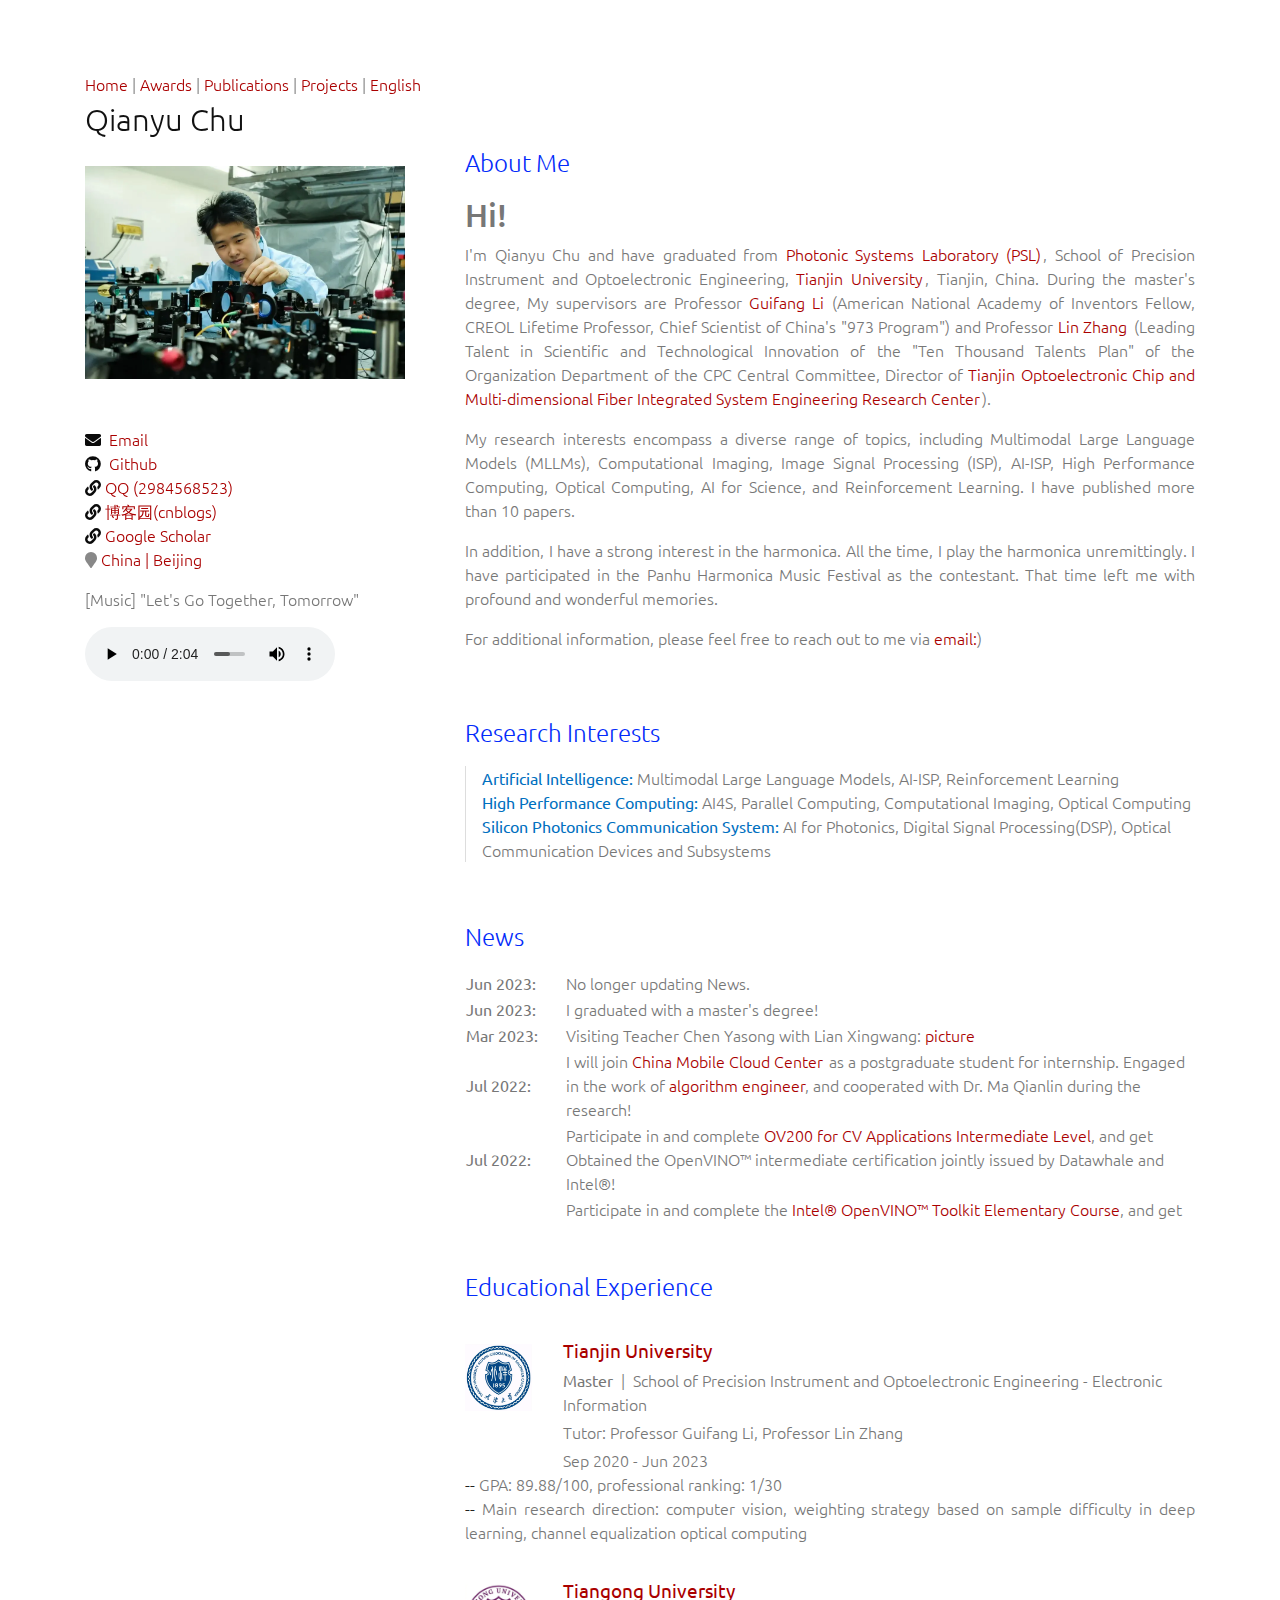
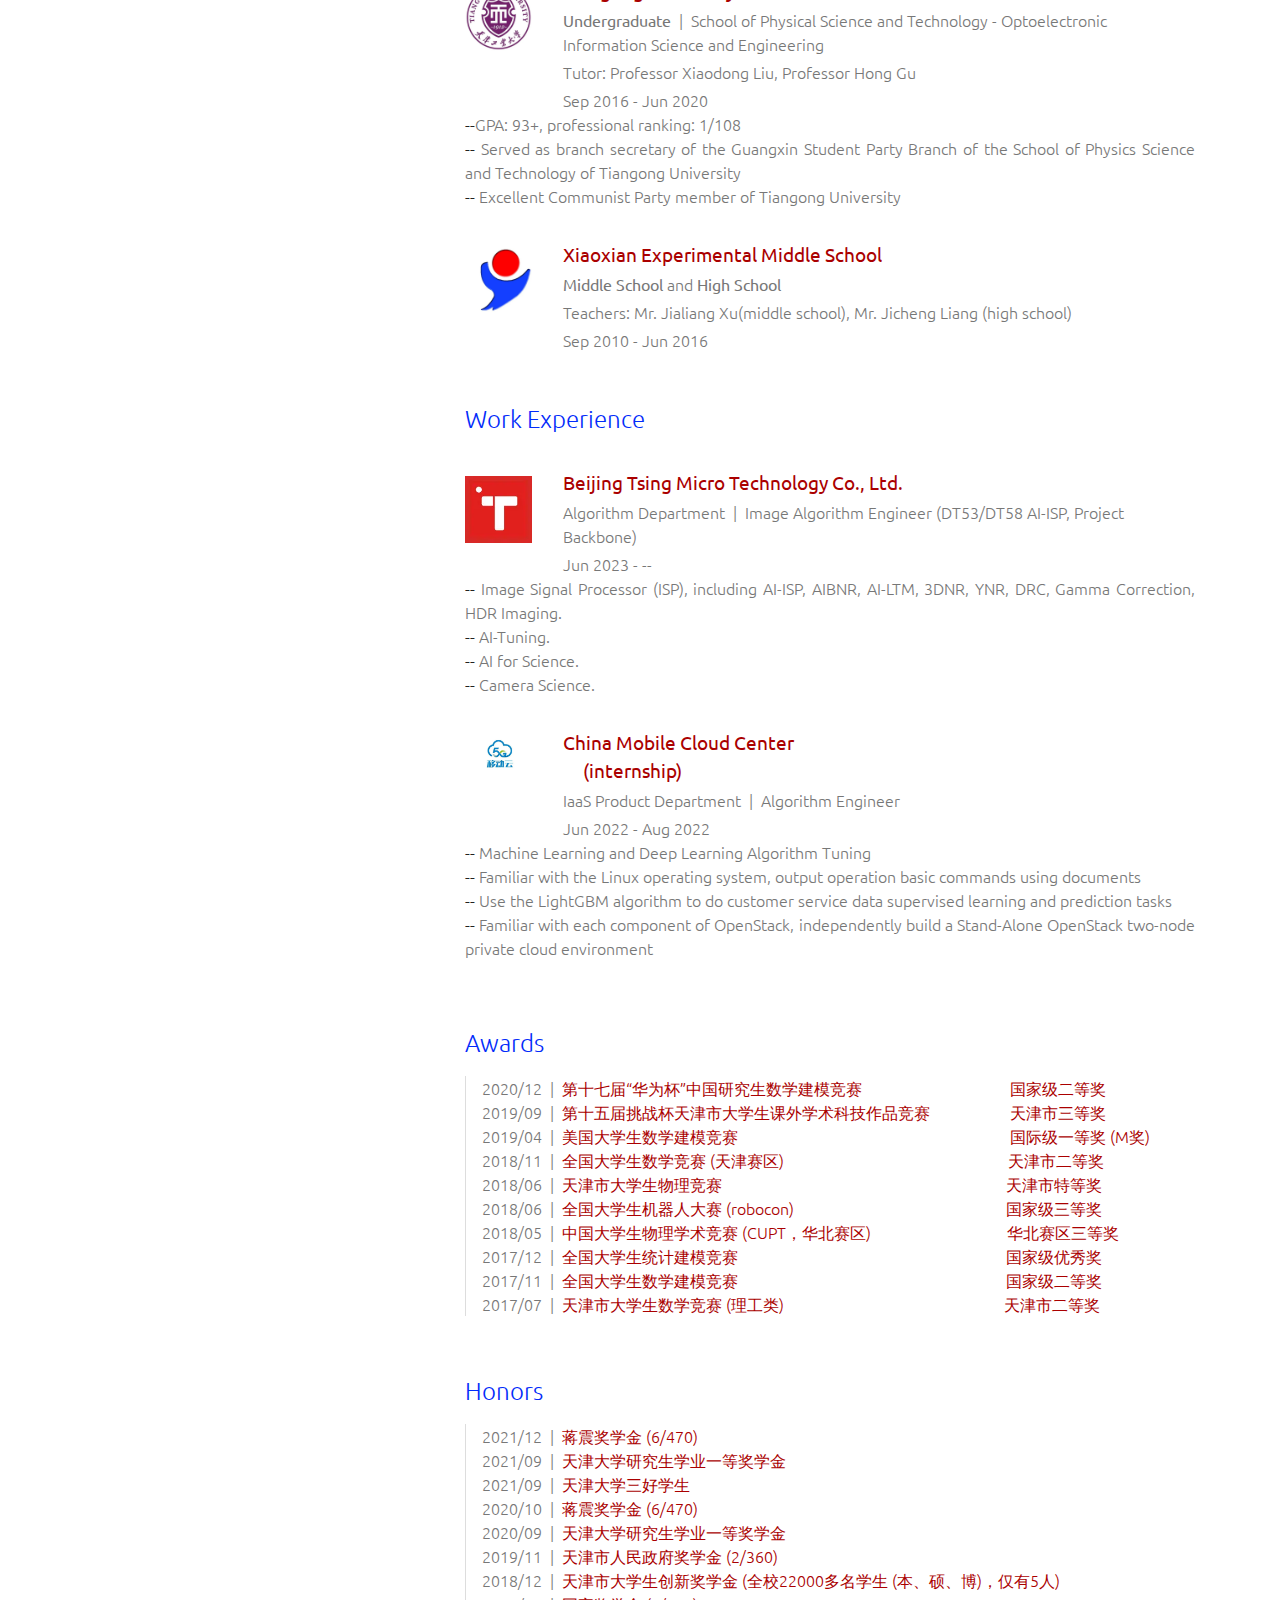
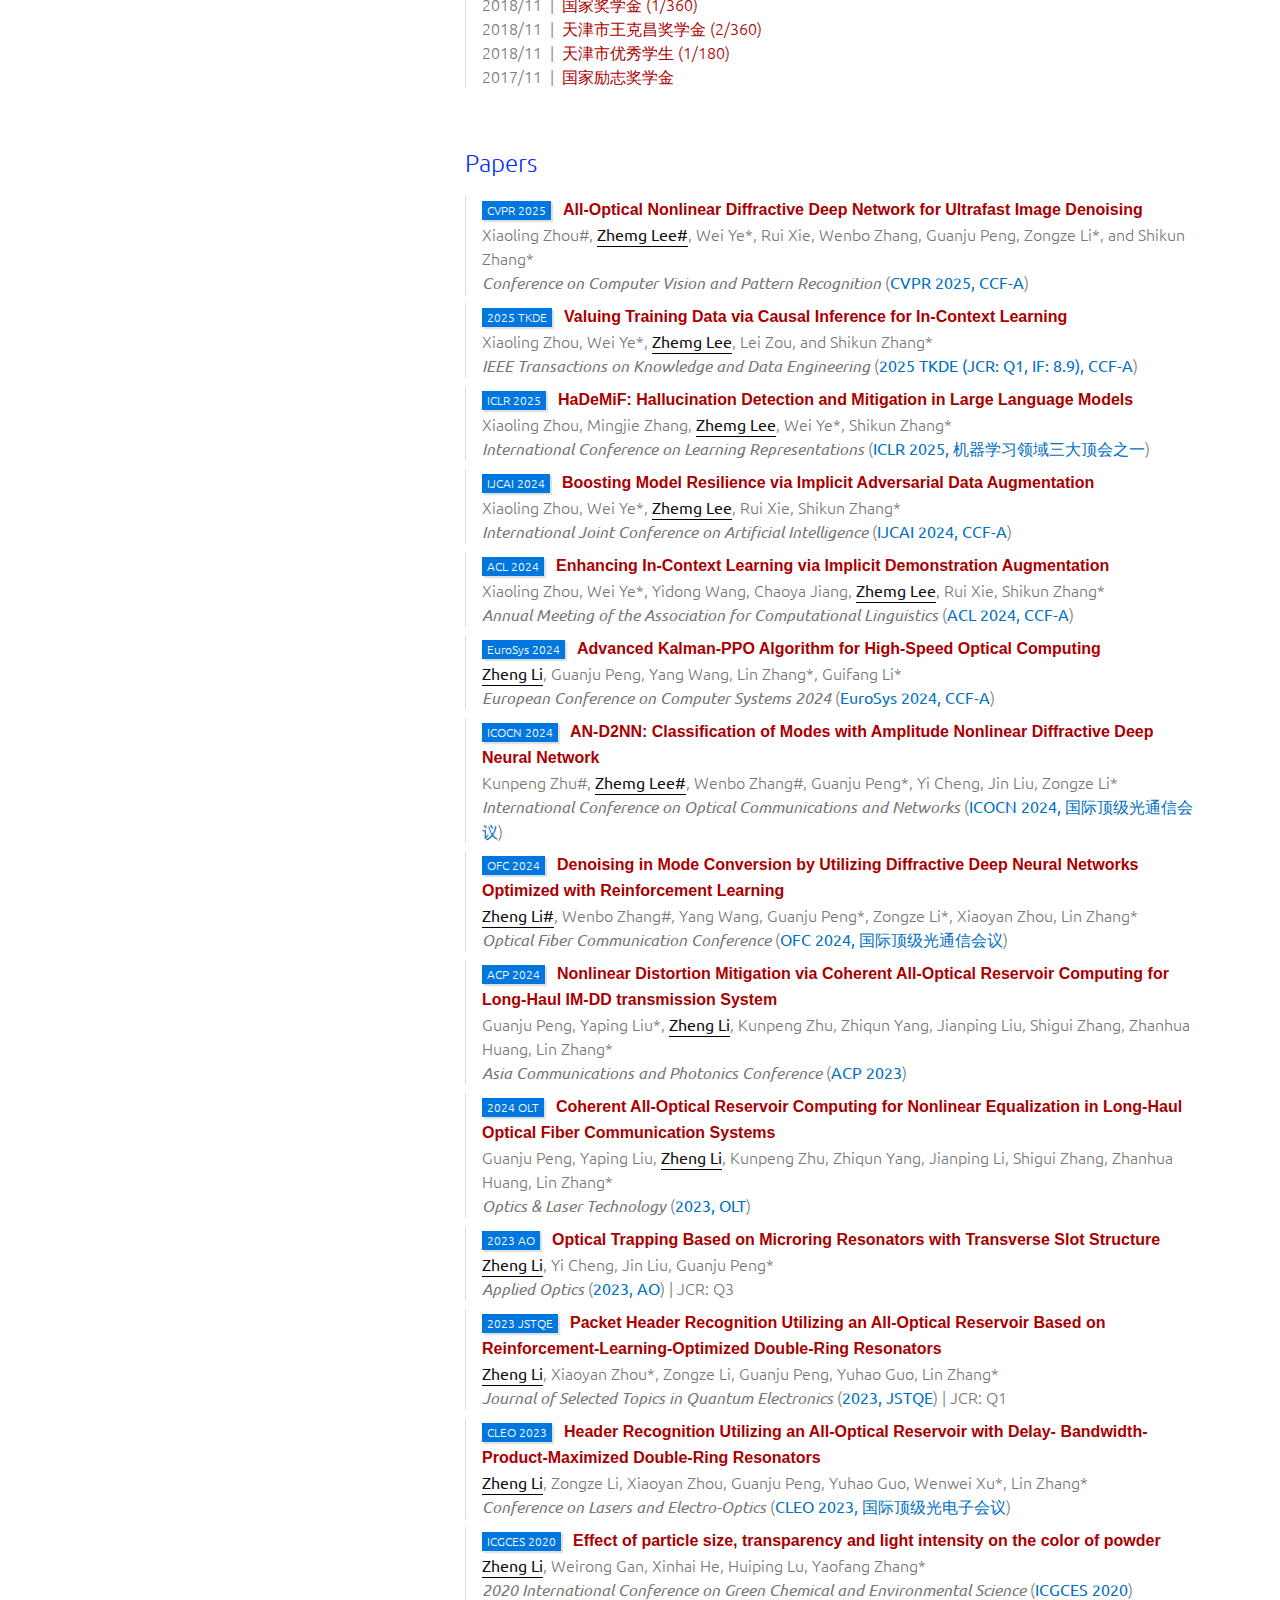
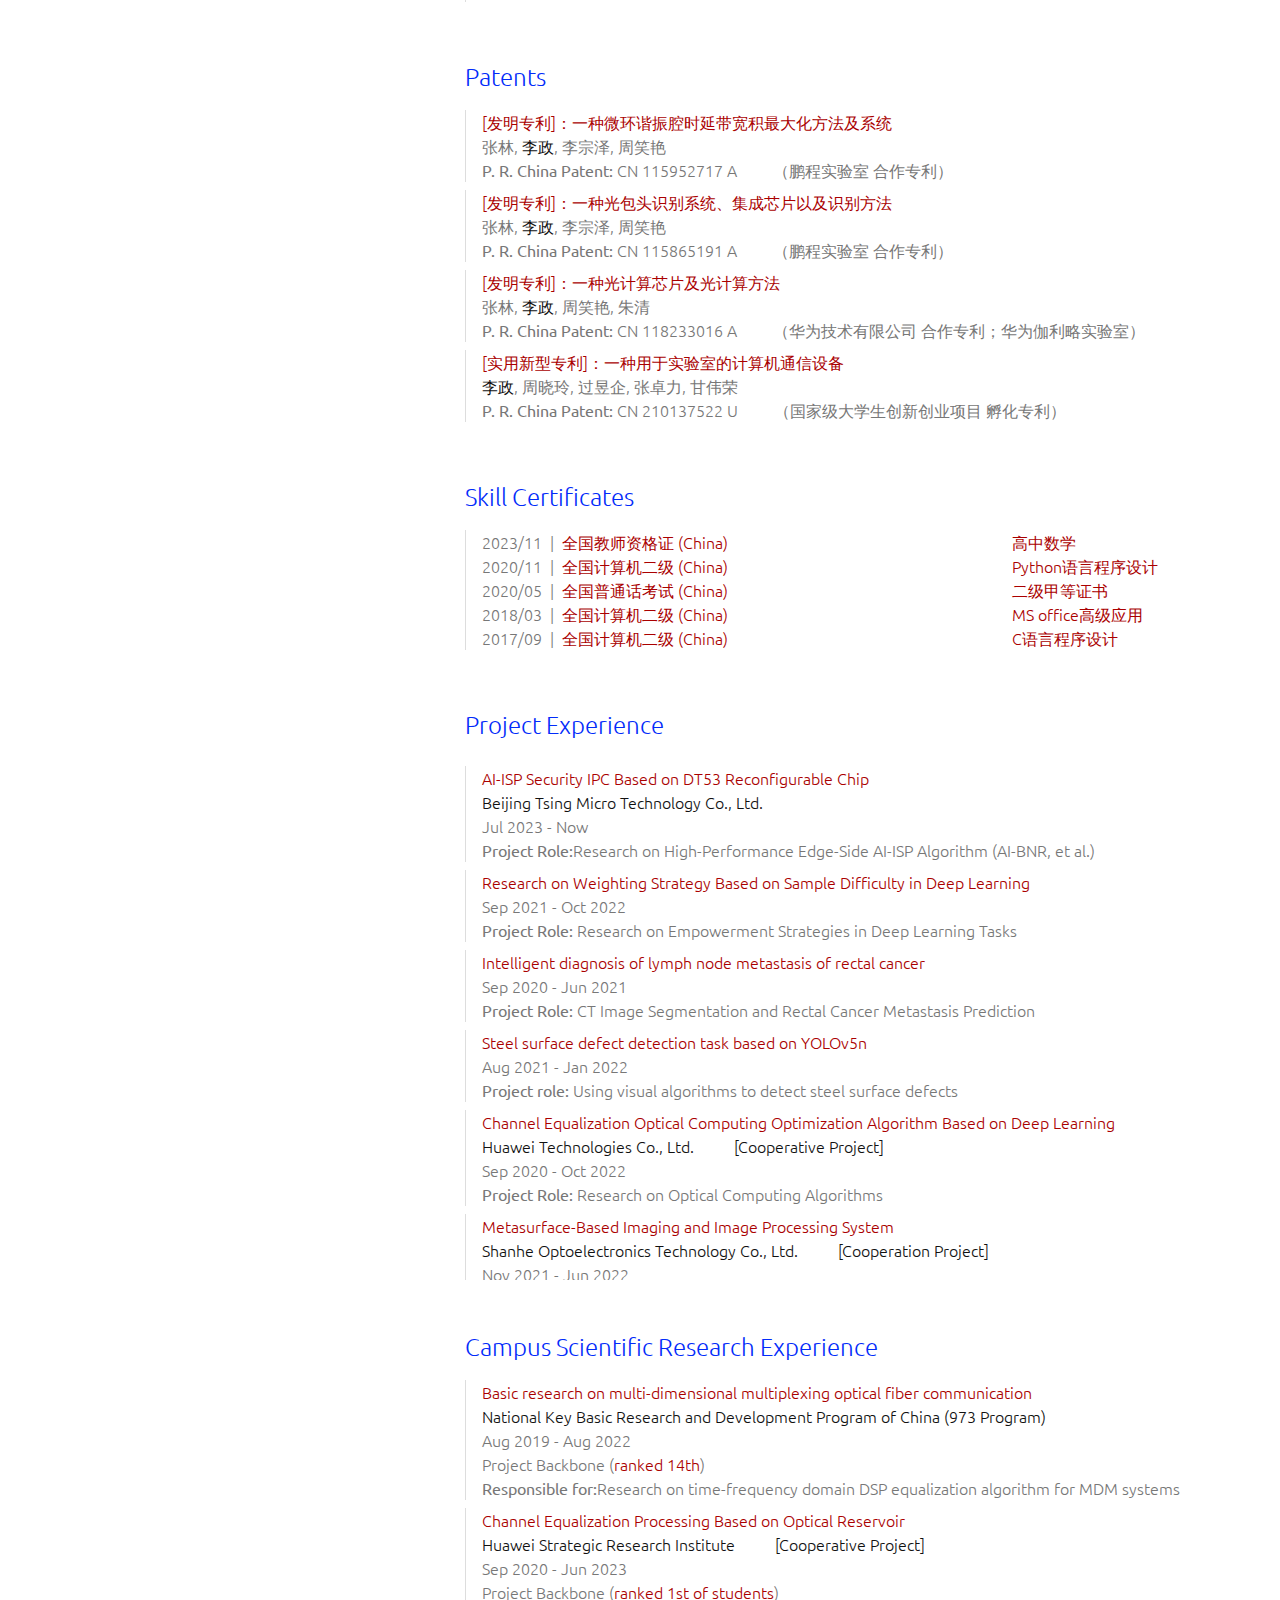
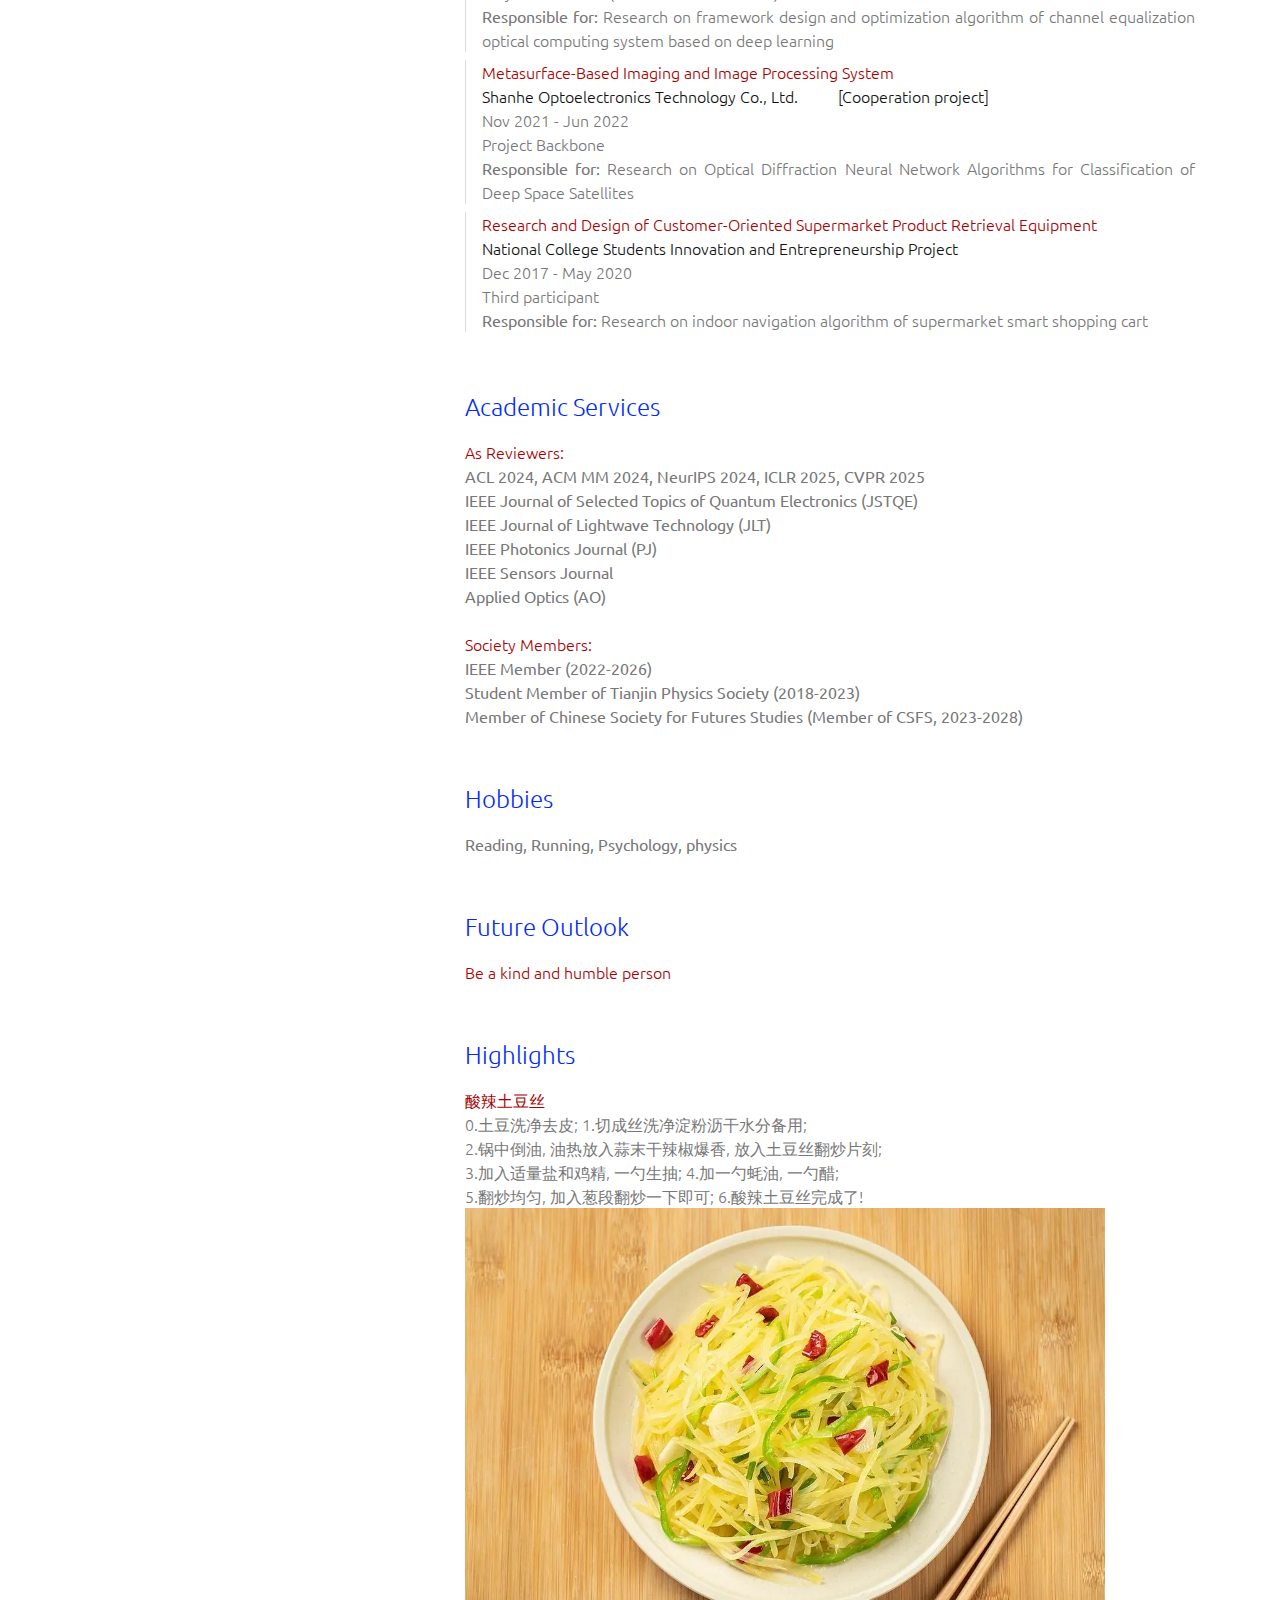
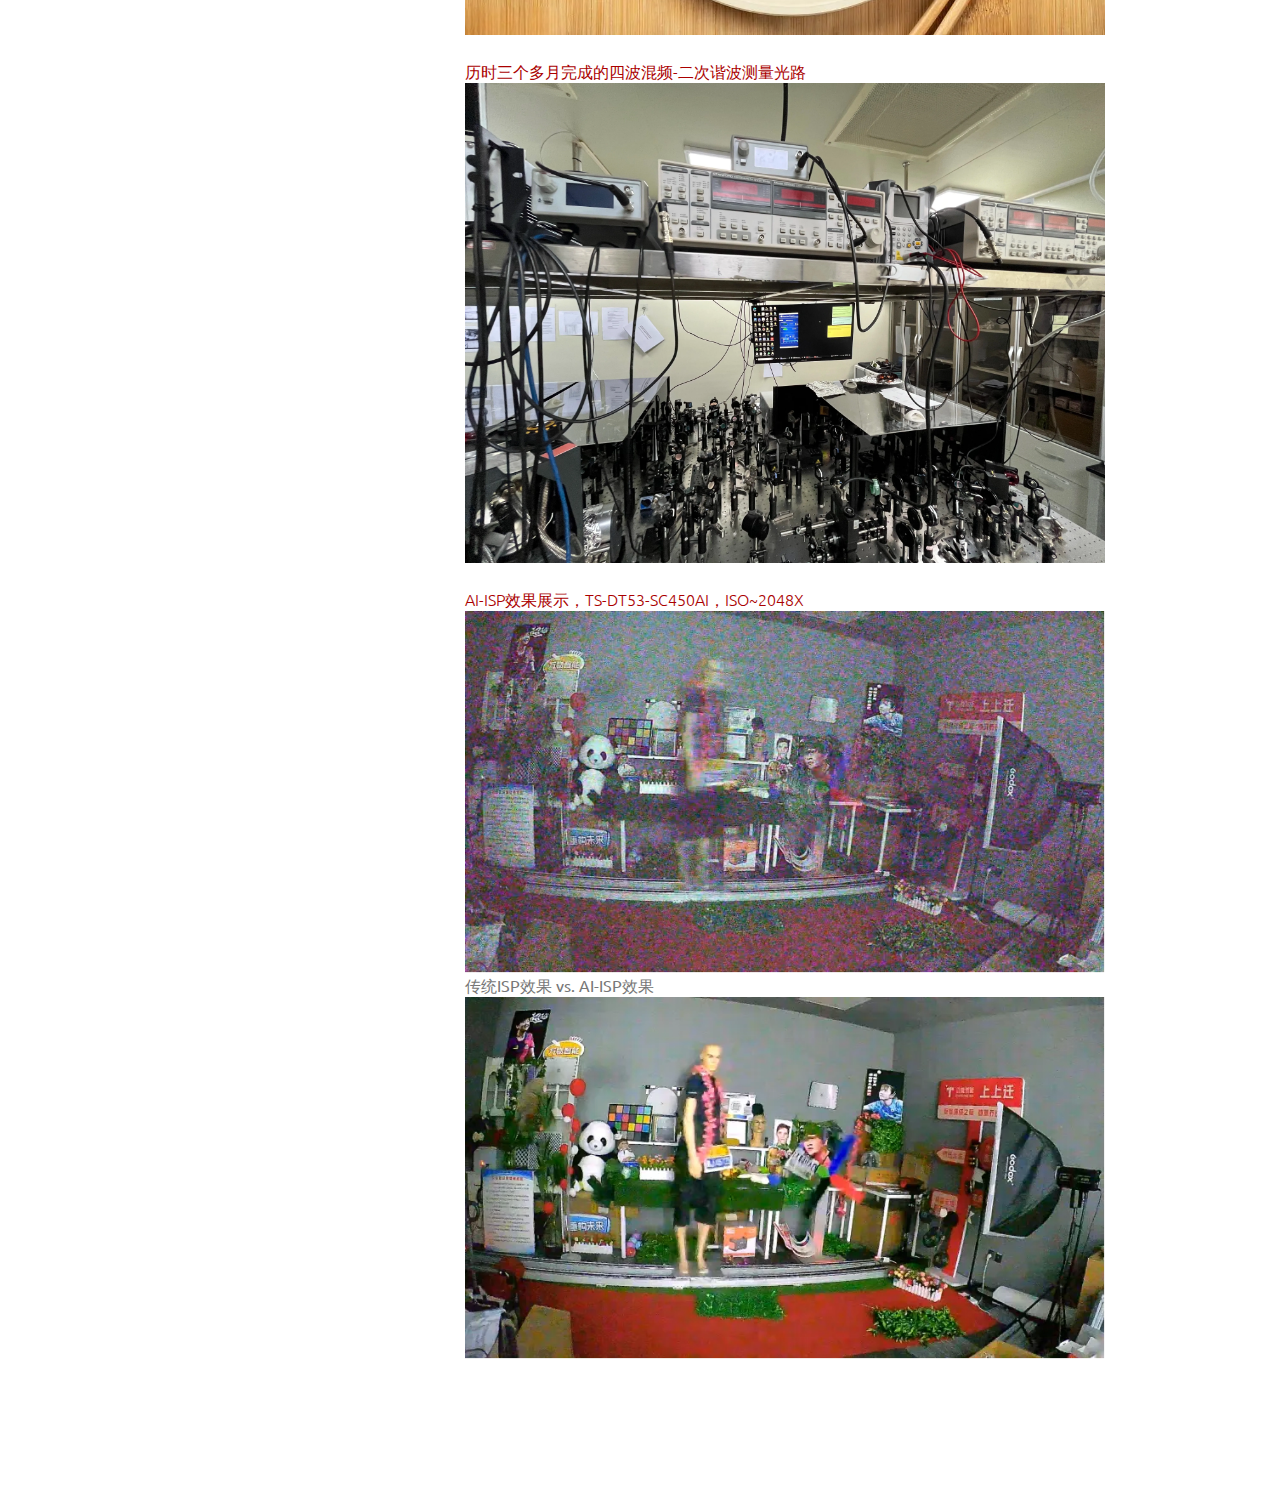
==== index_en.html @ 312c601d "Update index_en.html" ====
﻿<!doctype html>
<html>
   <head>
     <!-- Required meta tags -->
     <meta charset="utf-8">
     <meta name="viewport" content="width=device-width, initial-scale=1, shrink-to-fit=no">
     <meta name="description" content="Postgraduate | Tianjin University">
     <meta name="keywords" content="website, qianyu chu">
     <meta name="author" content="Qianyu Chu">
     <meta http-equiv="X-UA-Compatible" content="chrome=1">

     <!--生成Favicon.ico的网址：https://www.logosc.cn/logo/favicon -->
     <!--png/jpg/jpeg 2 webp(加速页面显示)的网址：https://squoosh.app/ -->
     <!--生成Favicon.ico的网址：https://blog.csdn.net/Protinx/article/details/123624961 -->
     <link rel="apple-touch-icon" sizes="180x180" href="images/icons/apple-touch-icons.png">
     <link rel="icon" type="image/png" sizes="32x32" href="images/icons/favicon-32x32s.png">
     <link rel="icon" type="image/png" sizes="16x16" href="images/icons/favicon-16x16s.png">

    <!-- Bootstrap CSS -->
    <!--<link rel="stylesheet" href="https://stackpath.bootstrapcdn.com/bootstrap/4.4.1/css/bootstrap.min.css" integrity="sha384-Vkoo8x4CGsO3+Hhxv8T/Q5PaXtkKtu6ug5TOeNV6gBiFeWPGFN9MuhOf23Q9Ifjh" crossorigin="anonymous">-->
    <!--<link href="https://fonts.googleapis.com/css2?family=Spartan:wght@300;400;500&display=swap" rel="stylesheet">-->
    <!--<link href="https://fonts.googleapis.com/css2?family=Quicksand:wght@300;400&display=swap" rel="stylesheet">-->
    <!--<link href="https://fonts.googleapis.com/css2?family=Barlow:wght@300;400&display=swap" rel="stylesheet">-->
    <!--<script src="https://kit.fontawesome.com/cf1c3caa39.js" crossorigin="anonymous"></script>-->
	  
    <link rel="stylesheet" href="https://cdn.bootcdn.net/ajax/libs/twitter-bootstrap/4.4.1/css/bootstrap.min.css">
    <link href="https://fonts.loli.net/css2?family=Spartan:wght@300;400;500&display=swap" rel="stylesheet">
    <link href="https://fonts.loli.net/css2?family=Quicksand:wght@300;400&display=swap" rel="stylesheet">
    <link href="https://fonts.loli.net/css2?family=Barlow:wght@300;400&display=swap" rel="stylesheet">
    <!-- Font Awesome（国内 CDN 方案） -->
    <link rel="stylesheet" href="https://cdn.bootcdn.net/ajax/libs/font-awesome/5.15.4/css/all.min.css">

     <!-- The display name at the top of the page -->
     <title>Qianyu Chu</title>

   </head>
   <body>
     <div class="container pb-5 allstuffp">
       <div class="row pt-5 allstuff">
         <!-- Information on the left side of the page -->
         <!-- View the Font Awesome icon: https://www.runoob.com/font-awesome/fontawesome-reference.html -->
         <div class="col-md-4 pt-4">
           <div class="fixed-posi">
           <div id="top-right">
	             <a href="index.html">Home</a>  | <a href="#awardss">Awards</a> | <a href="#publicationss">Publications</a> | <a href="#projectss">Projects</a> | <a href="index_en.html">English</a>
	    </div>
             <div class="name pb-4">Qianyu Chu</div>
             <img src="./images/mes3.webp" class="img-fluid profilepic" alt="Pratik profile photo" width="320">
             <div class="pt-5">
<!-- <a id="icon_cv" class="tag had" href="assets/LZCV.pdf" target="_blank" ><i class="had fas fa-file-alt"></i> &nbsp; Resume</a><br>-->
               <a id="icon_email" class="tag had" href="mailto:zhemglee@tju.edu.cn" target="_blank"><i class="fas fa-envelope"></i>&nbsp; Email </a><br>
               <a id="icon_github" class="tag had" href="https://github.com/chuqianyu" target="_blank"><i class="had fab fa-github"></i>&nbsp; Github</a><br>
<!-- <a id="icon_wechat" class="tag had" href="https://twitter.com/Roprajo" target="_blank"> <i class="fab fa fa-wechat"></ i>&nbsp; WeChat</a> <br>-->
              <!--<a id="icon_qq" class="tag had" ><i class="fab fa fa-qq"></i> QQ (2984568523)</a> <br>-->
	      <a id="icon_link" class="tag had" ><i class="fab fa fa-link"></i> QQ (2984568523)</a> <br>
<!--              <a id="icon_phone" class="tag had" ><i class="fab fa fa-phone-square"></i> (+86) 13821509387</a> <br>-->
              <a id="icon_link" class="tag had" href="https://www.cnblogs.com/chuqianyu/" target="_blank"><i class="fa fa-link"></i> 博客园(cnblogs)</a> <br>
              <!--<a id="icon_google" class="tag had" href="https://scholar.google.com/citations?hl=zh-CN&user=AwUNdvoAAAAJ" target="_blank"><i class="fa fa-google"></i> Google Scholar</a> <br>-->
	      <a id="icon_link" class="tag had" href="https://scholar.google.com/citations?hl=zh-CN&user=AwUNdvoAAAAJ" target="_blank"><i class="fa fa-link"></i> Google Scholar</a> <br>
               <a id="icon_marker" class="tag had" target="_blank" ><i class="had fas fa fa fa-map-marker"></i>&nbsp;China&nbsp;|&nbsp;Beijing</a ><br>
               <p></p>
               <p>[Music] "Let's Go Together, Tomorrow"</p>
               <audio src="assets/明天我们一起走.mp3" style="width:250px;" loop="true" controls="controls"></audio>
             </div>
           </div>
         </div>

<div class="col-md-8 pt-5 about">
           <p class="header pt-5">About Me</p>
           <h2 class="pt-6">Hi!</h2>
           <p style="text-align: justify">I'm Qianyu Chu and have graduated from <a class="tag" href="http://photonsys.tju.edu.cn/examples/jumbotron/index.html" target="_blank">Photonic Systems Laboratory (PSL)</a>, School of Precision Instrument and Optoelectronic Engineering, <a class="tag" href="http://www.tju.edu.cn/"
           target="_blank">Tianjin University</a>, Tianjin, China. During the master's degree, My supervisors are Professor <a class="tag"
           href="https://creol.ucf.edu/person/guifang-li/" target="_blank">Guifang Li</a> (American National Academy of Inventors Fellow, CREOL Lifetime Professor, Chief Scientist of China's "973 Program") and Professor <a class="tag"
           href="http://faculty.tju.edu.cn/156015/zh_CN/index.htm" target="_blank">Lin Zhang</a> (Leading Talent in Scientific and Technological Innovation of the "Ten Thousand Talents Plan" of the Organization Department of the CPC Central Committee, Director of <a class="tag" href="https://aiof.tju.edu.cn/" target="_blank">Tianjin Optoelectronic Chip and Multi-dimensional Fiber Integrated System Engineering Research Center</a>). </p>
           <p style="text-align: justify">My research interests encompass a diverse range of topics, including Multimodal Large Language Models (MLLMs), Computational Imaging, Image Signal Processing (ISP), AI-ISP, High Performance Computing, Optical Computing, AI for Science, and Reinforcement Learning. I have published more than 10 papers. </p>
	   <p style="text-align: justify">In addition, I have a strong interest in the harmonica. All the time, I play the harmonica unremittingly. I have participated in the Panhu Harmonica Music Festival as the contestant. That time left me with profound and wonderful memories. </p>
           <p style="text-align: justify">For additional information, please feel free to reach out to me via <a class="in-text" href="mailto:zhemglee@tju.edu.cn" target="_blank">email:</a>)</p>


<p class="header pt-5">Research Interests</p>
             <p class="paper my-2 pl-3">
             <span class="bullet"></span><b style="color: #0070C0;">Artificial Intelligence: </b>Multimodal Large Language Models, AI-ISP, Reinforcement Learning<br>
             <span class="bullet"></span><b style="color: #0070C0;">High Performance Computing: </b>AI4S, Parallel Computing, Computational Imaging, Optical Computing<br>
             <span class="bullet"></span><b style="color: #0070C0;">Silicon Photonics Communication System: </b>AI for Photonics, Digital Signal Processing(DSP), Optical Communication Devices and Subsystems<br>
             </p>

             <p class="header pt-5">News</p>
             <div style="height:250px;overflow:auto;">
                     <table>
                         <col width="100px">
                         <tr>
                             <td><b>Jun 2023:</b></td>
                             <td>No longer updating News. </td>
                         </tr>
                         <tr>
                             <td><b>Jun 2023:</b></td>
                             <td>I graduated with a master's degree! </td>
                         </tr>
                         <tr>
                             <td><b>Mar 2023:</b></td>
                             <td>Visiting Teacher Chen Yasong with Lian Xingwang:&nbsp;<a href="assets/和廉兴旺一起看望陈雅颂老师.webp" target="_blank">picture</a></td>
                         </tr>
			     
                         <tr>
                             <td><b>Jul 2022:</b></td>
                             <td>I will join <a class="tag" href="https://ecloud.10086.cn/" target="_blank">China Mobile Cloud Center</a> as a postgraduate student for internship. Engaged in the work of <a href="assets/李政-中国移动云能力中心-实习证明 .pdf" target="_blank">algorithm engineer</a>, and cooperated with Dr. Ma Qianlin during the research! </td>
                         </tr>
                         <tr>
                             <td><b>Jul 2022:</b></td>
                             <td>Participate in and complete <a href="https://course.itxueyuan.com/198" target="_blank">OV200 for CV Applications Intermediate Level</a>, and get Obtained the OpenVINO™ intermediate certification jointly issued by Datawhale and Intel®! </td>
                         </tr>
                         <tr>
                             <td><b>Jun 2022:</b></td>
                             <td>Participate in and complete the <a href="https://course.itxueyuan.com/198" target="_blank">Intel® OpenVINO™ Toolkit Elementary Course</a>, and get the "Introduction to Intel® Distribution of openVINO™ toolkit for Computer Vision Applications” certificate! </td>
                         </tr>
                         <tr>
                             <td><b>Jun 2022:</b></td>
                             <td>Participate in and complete the <a href="https://www.coursera.org/learn/machine-learning" target="_blank">Machine Learning (New Version)</a> course taught by Andrew Ng, and get Certificate of Conformity! </td>
                         </tr>
                         <tr>
                             <td><b>May 2022:</b></td>
                             <td>Participate in and complete the <a href="https://www.coursera.org/learn/neural-networks-deep-learning" target="_blank">Deep Learning</a> course of teacher Andrew Ng, and get Certificate of Conformity! </td>
                         </tr>
                         <tr>
                             <td><b>Mar 2022:</b></td>
                             <td>Participate in and complete <a href="https://www.icourse163.org/course/WZU-1464096179?tid=1466943454" target="_blank">Machine Learning</a> course, and get a pass certificate! </td>
                         </tr>
                         <tr>
                             <td><b>Mar 2022:</b></td>
                             <td>Participated and completed the <a href="https://www.coursera.org/learn/machine-learning" target="_blank">Machine Learning (Old Version)</a> course of Teacher Wu Enda for the second time , and get a certificate of qualification! </td>
                         </tr>
                         <tr>
                             <td><b>Jan 2022:</b></td>
                             <td>Participate in and complete <a href="https://www.icourse163.org/course/BIT-268001?tid=1465711517" target="_blank">Python language programming</a> course, and get a certificate! </td>
                         </tr>
                         <tr>
                             <td><b>Oct 2021:</b></td>
                             <td>Won the Tianjin University Jiang Zhen Scholarship, a total of 15 people!</td>
                         </tr>
                         <tr>
                             <td><b>Oct 2021:</b></td>
                             <td>Won the first-class scholarship for postgraduate studies in Tianjin University! </td>
                         </tr>
                         <tr>
                             <td><b>Oct 2021:</b></td>
                             <td>Won the honor of three good students of Tianjin University! </td>
                         </tr>
                         <tr>
                             <td><b>Aug 2021:</b></td>
                             <td>Participate in TensorFlow hands-on training at <a href="http://cvit.iiit.ac.in/summerschool2021/program.php" target="_blank">5th CVIT IIIT Summer School</a>! </td>
                         </tr>

<tr>
                             <td><b>Nov 2020:</b></td>
                             <td>Participated in the 17th "Huawei Cup" Chinese Postgraduate Mathematical Contest in Modeling and won the second prize at the national level! </td>
                         </tr>
                         <tr>
                             <td><b>Oct 2020:</b></td>
                             <td>Won the Tianjin University Jiang Zhen Scholarship, a total of 15 people!</td>
                         </tr>
                         <tr>
                             <td><b>Seq 2020:</b></td>
                             <td>will go to <a href="http://www.tju.edu.cn/" target="_blank">Tianjin University</a>, School of Precision Instrument and Optoelectronic Engineering, major in electronic information, study for a master's degree ! </td>
                         </tr>
                         <tr>
                             <td><b>Jul 2020:</b></td>
                             <td>In <a class="tag" href="https://aiqicha.baidu.com/detail/compinfo?pid=xlTM-TogKuTwHDWArqg7u3cWLLpuYx3o3Amd&rq=eex&pd=ee&from=ps" target="_blank"> Wuxi Hongxue Duxing Education and Training Center</a> is a part-time job, and the position is a high school physics teacher! </td>
                         </tr>
                         <tr>
                             <td><b>Jun 2020:</b></td>
                             <td>Graduated from <a href="https://www.tiangong.edu.cn/" target="_blank">Tiangong University</a> with a bachelor of science degree in optoelectronic information science and engineering! </td>
                         </tr>
                         <tr>
                             <td><b>Jun 2020:</b></td>
                             <td>The graduation thesis was rated as <a href="assets/天津工业大学优秀毕业论文.webp" target="_blank">Tiangong University of Excellent Graduation Thesis! </a>(The instructor is <a class="tag" href="https://wlkx.tiangong.edu.cn/2019/0104/c4917a37577/page.htm" target="_blank">Xiaodong Liu</a >Professors and <a class="tag"
           href="http://faculty.tju.edu.cn/156015/zh_CN/index.htm" target="_blank">Professor Lin  Zhang</a>)</td>
                         </tr>
                         <tr>
                             <td><b>Jun 2020:</b></td>
                             <td>was rated as an outstanding graduate of Tianjin University of Technology! </td>
                         </tr>
                         <tr>
                             <td><b>Nov 2019:</b></td>
                             <td>Won the Tianjin Municipal People's Government Scholarship! </td>
                         </tr>
                         <tr>
                             <td><b>Jun 2019:</b></td>
                             <td>As the branch secretary of the Guangxin Student Party Branch of Tianjin University of Technology, the term of office is one year! </td>
                         </tr>
                         <tr>
                             <td><b>Nov 2018:</b></td>
                             <td>National Scholarship Winner! </td>
                         </tr>
                         <tr>
                             <td><b>Oct 2018:</b></td>
                             <td>Participated in the 7th Panhu Harmonica Music Festival as a harmonica player and won the runner-up! (Playing the social song of Tianjin Polytechnic University Harmonica Club: Let's go together tomorrow)</td>
                         </tr>
                         <tr>
                             <td><b>Oct 2018:</b></td>
                             <td>Won the outstanding student of Tianjin! </td>
                         </tr>
                         <tr>
                             <td><b>May 2018:</b></td>
                             <td>Intern at <a class="tag" href="https://www.real-light.com/" target="_blank">Beijing Xinglin Ruiguang Technology Co., Ltd.</a>, mainly responsible for the use of algorithms Process Optimization! </td>
                         </tr>
                         <tr>
                             <td><b>Jan 2018:</b></td>
                             <td>Preparation for the pre-competition physics experiment for the six-month Chinese University Physics Academic Competition, during which I received the full support of Teacher Gu Hong, Teacher Zhang Yaofang, and Teacher Lu Huiping! </td>
                         </tr>
                         <tr>
                             <td><b>Nov 2017:</b></td>
                             <td>Being a <a href="assets/志愿者照片1.webp" target="_blank">volunteer</a> in Huanhudongli Community, Hexi District, Tianjin: <a href="assets/志愿者照片2.webp" target="_blank">Teach the elderly to use mobile phones and computers correctly!</a></td>
                         </tr>
                         <tr>
                             <td><b>Nov 2017:</b></td>
                             <td>Won the National Second Prize in the National Undergraduate Mathematical Contest in Modeling! </td>
                         </tr>
                         <tr>
                             <td><b>Oct 2017:</b></td>
                             <td>Participated in the 6th Panhu Harmonica Music Festival as a harmonica player! </td>
                         </tr>
                         <tr>
                             <td><b>Jul 2017:</b></td>
                             <td>Participated in the two-month mathematical modeling "devil training", during which I received the full support of teachers Wang Xiaoyin and Chen Yasong, and received great help from senior Hu Kun, teammates Lian Xingwang and Cheng Fangyuan! </td>
                         </tr>
                     </table>
                 </div>


<p class='header pt-5'>Educational Experience</p>
             <div class="py-3">
               <div class="expmeta row">
                   <div class="col-sm-1"><img class="expicon mt-2" src="images/天津大学校徽.webp"></div>
                   <div class="col-sm-11 expdetails">
                     <span class="expjob"><a class="tag" href="http://www.tju.edu.cn/" target="_blank">Tianjin University</a></span><br>
                     <div class='pt-1'><b>Master</b>&nbsp;&nbsp;|&nbsp;&nbsp;School of Precision Instrument and Optoelectronic Engineering - Electronic Information</div>
                     <div class='pt-1'>Tutor: Professor Guifang Li, Professor Lin Zhang</div>
                     <div class='pt-1'>Sep 2020 - Jun 2023</div>
                   </div>
               </div>
               <div class="details">
               <p style="text-align: justify"><span class="bullet">--</span> GPA: 89.88/100, professional ranking: 1/30<br>
                 <span class="bullet">--</span> Main research direction: computer vision, weighting strategy based on sample difficulty in deep learning, channel equalization optical computing<br></p>
             </div>

             <div class="py-3">
               <div class="expmeta row">
                   <div class="col-sm-1"><img class="expicon mt-2" src="images/天津工业大学校徽.webp"></div>
                   <div class="col-sm-11 expdetails">
                     <span class="expjob"><a class="tag" href="https://www.tiangong.edu.cn/" target="_blank">Tiangong University</a></span><br >
                     <div class='pt-1'><b>Undergraduate</b>&nbsp;&nbsp;|&nbsp;&nbsp;School of Physical Science and Technology - Optoelectronic Information Science and Engineering</div>
                     <div class='pt-1'>Tutor: Professor Xiaodong Liu, Professor Hong Gu</div>
                     <div class='pt-1'>Sep 2016 - Jun 2020</div>
                   </div>
               </div>
               <div class="details">
               <p style="text-align: justify"><span class="bullet">--</span>GPA: 93+, professional ranking: 1/108<br>
               <span class="bullet">--</span> Served as branch secretary of the Guangxin Student Party Branch of the School of Physics Science and Technology of Tiangong University<br>
	       <span class="bullet">--</span> Excellent Communist Party member of Tiangong University<br></p>
             </div>

             <div class="py-3">
               <div class="expmeta row">
                   <div class="col-sm-1"><img class="expicon mt-2" src="images/萧县实验中学.webp"></div>
                   <div class="col-sm-11 expdetails">
                     <span class="expjob"><a class="tag" href="http://www.ahxxsyzx.cn/" target="_blank">Xiaoxian Experimental Middle School </a></span><br>
                     <div class='pt-1'><b>Middle School</b> and <b>High School</b></div>
                     <div class='pt-1'>Teachers: Mr. Jialiang Xu(middle school), Mr. Jicheng Liang (high school)</div>
                     <div class='pt-1'>Sep 2010 - Jun 2016</div>
                   </div>
               </div>


<p class='header pt-5'>Work Experience</p>
             <div class="py-3">
               <div class="expmeta row">
                   <div class="col-sm-1"><img class="expicon mt-2" src="images/清微-logo2.webp"></div>
                   <div class="col-sm-11 expdetails">
                     <span class="expjob"><a class="tag" href="http://www.tsingmicro.com/" target="_blank">Beijing Tsing Micro Technology Co., Ltd.</a></span> <br>
                     <div class='pt-1'>Algorithm Department&nbsp;&nbsp;|&nbsp;&nbsp;Image Algorithm Engineer (DT53/DT58 AI-ISP, Project Backbone)</div>
                     <div class='pt-1'>Jun 2023 - --</div>
                  </div>
              </div>
               <div class="details">
               <p style="text-align: justify"><span class="bullet">--</span> Image Signal Processor (ISP), including AI-ISP, AIBNR, AI-LTM, 3DNR, YNR, DRC, Gamma Correction, HDR Imaging.<br>
		<span class="bullet">--</span> AI-Tuning.<br>
		<span class="bullet">--</span> AI for Science.<br>
                <span class="bullet">--</span> Camera Science.<br>
            </div> 


             <div class="py-3">
               <div class="expmeta row">
                   <div class="col-sm-1"><img class="expicon mt-2" src="images/移动云.webp"></div>
                   <div class="col-sm-11 expdetails">
                     <span class="expjob"><a class="tag" href="https://ecloud.10086.cn/" target="_blank">China Mobile Cloud Center&emsp;&emsp;&emsp;&emsp;&emsp;&emsp;&emsp;&emsp;&emsp;&emsp;&emsp; &emsp;&emsp;&emsp;&emsp;&nbsp;&nbsp;&nbsp;&nbsp;&nbsp;(internship)</a></span><br>
                     <div class='pt-1'>IaaS Product Department&nbsp;&nbsp;|&nbsp;&nbsp;Algorithm Engineer</div>
                     <div class='pt-1'>Jun 2022 - Aug 2022</div>
                   </div>
               </div>
               <div class="details">
               <p style="text-align: justify"><span class="bullet">--</span> Machine Learning and Deep Learning Algorithm Tuning<br>
                 <span class="bullet">--</span> Familiar with the Linux operating system, output operation basic commands using documents<br>
               <span class="bullet">--</span> Use the LightGBM algorithm to do customer service data supervised learning and prediction tasks<br>
               <span class="bullet">--</span> Familiar with each component of OpenStack, independently build a Stand-Alone OpenStack two-node private cloud environment<br></p>
             </div>

             <!--<div class="py-3"> -->
               <!--<div class="expmeta row"> -->
                  <!-- <div class="col-sm-1"><img class="expicon mt-2" src="images/弘学笃行.webp"></div> -->
                  <!-- <div class="col-sm-11 expdetails"> -->
                     <!--<span class="expjob"><a class="tag" href="https://aiqicha.baidu.com/detail/compinfo?pid=xlTM-TogKuTwHDWArqg7u3cWLLpuYx3o3Amd&rq=eex&pd=ee&from=ps" target="_blank">HongXueDuXing Education Institution &emsp;&emsp;&emsp;&emsp;&emsp;&emsp;&emsp;&nbsp;&nbsp;&nbsp;&emsp;&emsp;&emsp;(internship)</a></span><br> -->
                     <!--<div class='pt-1'>High School Physics Teacher</div> -->
                    <!-- <div class='pt-1'>Jul 2020 - Aug 2020</div> -->
                  <!-- </div> -->
              <!-- </div> -->
               <!--<div class="details"> -->
               <!--<p style="text-align: justify"><span class="bullet">--</span> Responsible for the preview of physics for the sophomore students <br> -->
               <!--  <span class="bullet">--</span> Responsible for the first round of review of physics for senior high school students<br> </p> -->
           <!--  </div> -->

             <!-- <div class="py-3"> -->
               <!-- <div class="expmeta row"> -->
                   <!-- <div class="col-sm-1"><img class="expicon mt-2" src="images/北京杏林睿光.webp"></div> -->
                   <!-- <div class="col-sm-11 expdetails"> -->
                     <!-- <span class="expjob"> <a class="tag" href="https://www.real-light.com/" target="_blank">Beijing Xinglin Ruiguang Technology Co., Ltd&emsp;&emsp;&emsp; &emsp;&emsp;&emsp;&emsp;&emsp;(internship)</a></span><br> -->
                     <!-- <div class='pt-1'>Algorithm Engineer&nbsp;&nbsp;|&nbsp;&nbsp;Numerical Optimization</div> -->
                     <!-- <div class='pt-1'>May 2018 - Jul 2018</div> -->
                   <!-- </div> -->
               <!-- </div> -->
               <!-- <div class="details"> -->
               <!-- <p style="text-align: justify"><span class="bullet">--</span> Using machine learning algorithm to optimize MZM modulator processing technology<br> -->
                 <!-- <span class="bullet">--</span> VCSEL Laser Optimal Design<br> -->
                 <!-- <span class="bullet">--</span> Responsible for comparing the effects of frequency doubling crystals with different lengths on the output laser power and frequency doubling efficiency. Using 20mm LBO crystals, the frequency doubling efficiency is 67%, and the power is 13.5W. Green laser output</p> -->
             <!-- </div> -->

           <div id = "awardss"><p class="header pt-5">Awards</p></div>
            <p class="paper my-2 pl-3">
              2020/12&nbsp;&nbsp;|&nbsp;&nbsp;<span class="papertitle">第十七届“华为杯”中国研究生数学建模竞赛&emsp;&emsp;&emsp;&emsp;&emsp;&emsp;&emsp;&emsp;&emsp;&nbsp;国家级二等奖</span><br>
              2019/09&nbsp;&nbsp;|&nbsp;&nbsp;<span class="papertitle">第十五届挑战杯天津市大学生课外学术科技作品竞赛&emsp;&emsp;&emsp;&emsp;&emsp;天津市三等奖</span><br>
              2019/04&nbsp;&nbsp;|&nbsp;&nbsp;<span class="papertitle">美国大学生数学建模竞赛&emsp;&emsp;&emsp;&emsp;&emsp;&emsp;&emsp;&emsp;&emsp;&emsp;&emsp;&emsp;&emsp;&emsp;&emsp;&emsp;&emsp;国际级一等奖 (M奖)</span><br>
              2018/11&nbsp;&nbsp;|&nbsp;&nbsp;<span class="papertitle">全国大学生数学竞赛 (天津赛区)&emsp;&emsp;&emsp;&emsp;&emsp;&emsp;&emsp;&emsp;&emsp;&emsp;&emsp;&emsp;&emsp;&emsp;天津市二等奖</span><br>
              2018/06&nbsp;&nbsp;|&nbsp;&nbsp;<span class="papertitle">天津市大学生物理竞赛&emsp;&emsp;&emsp;&emsp;&emsp;&emsp;&nbsp;&nbsp;&nbsp;&emsp;&emsp;&emsp;&emsp;&emsp;&emsp;&emsp;&emsp;&emsp;&emsp;&emsp;天津市特等奖</span><br>
              2018/06&nbsp;&nbsp;|&nbsp;&nbsp;<span class="papertitle">全国大学生机器人大赛 (robocon)&emsp;&emsp;&emsp;&emsp;&emsp;&emsp;&emsp;&emsp;&emsp;&emsp;&emsp;&emsp;&emsp;&nbsp;国家级三等奖</span><br>
              2018/05&nbsp;&nbsp;|&nbsp;&nbsp;<span class="papertitle">中国大学生物理学术竞赛 (CUPT，华北赛区)&emsp;&emsp;&emsp;&emsp;&emsp;&emsp;&nbsp;&emsp;&emsp;&nbsp;华北赛区三等奖</span><br>
              <!--2018/04&nbsp;&nbsp;|&nbsp;&nbsp;<span class="papertitle">美国大学生数学建模竞赛&emsp;&emsp;&emsp;&emsp;&emsp;&emsp;&emsp;&emsp;&emsp;&emsp;&emsp;&emsp;&emsp;&emsp;&emsp;&emsp;&nbsp;&nbsp;&nbsp;国际级二等奖 (H奖)</span><br>-->
              2017/12&nbsp;&nbsp;|&nbsp;&nbsp;<span class="papertitle">全国大学生统计建模竞赛&emsp;&emsp;&emsp;&emsp;&emsp;&emsp;&emsp;&emsp;&emsp;&emsp;&emsp;&emsp;&emsp;&emsp;&emsp;&emsp;&nbsp;&nbsp;&nbsp;国家级优秀奖</span><br>
              2017/11&nbsp;&nbsp;|&nbsp;&nbsp;<span class="papertitle">全国大学生数学建模竞赛&emsp;&emsp;&emsp;&emsp;&emsp;&emsp;&emsp;&emsp;&emsp;&emsp;&emsp;&emsp;&emsp;&emsp;&emsp;&emsp;&nbsp;&nbsp;&nbsp;国家级二等奖</span><br>
              <!--2017/11&nbsp;&nbsp;|&nbsp;&nbsp;<span class="papertitle">全国大学生数学竞赛 (天津赛区)&emsp;&emsp;&emsp;&emsp;&emsp;&emsp;&emsp;&emsp;&emsp;&emsp;&emsp;&emsp;&emsp;&nbsp;&nbsp;&nbsp;天津市三等奖</span><br>-->
              2017/07&nbsp;&nbsp;|&nbsp;&nbsp;<span class="papertitle">天津市大学生数学竞赛 (理工类)&emsp;&emsp;&emsp;&emsp;&emsp;&emsp;&emsp;&emsp;&emsp;&emsp;&emsp;&emsp;&emsp;&nbsp;&nbsp;&nbsp;天津市二等奖</span><br>
            </p>
	     
           <p class="header pt-5">Honors</p>
             <p class="paper my-2 pl-3">
              2021/12&nbsp;&nbsp;|&nbsp;&nbsp;<span class="papertitle">蒋震奖学金 (6/470)</span><br>
              2021/09&nbsp;&nbsp;|&nbsp;&nbsp;<span class="papertitle">天津大学研究生学业一等奖学金</span><br>
              2021/09&nbsp;&nbsp;|&nbsp;&nbsp;<span class="papertitle">天津大学三好学生</span><br>
              2020/10&nbsp;&nbsp;|&nbsp;&nbsp;<span class="papertitle">蒋震奖学金 (6/470)</span><br>
              2020/09&nbsp;&nbsp;|&nbsp;&nbsp;<span class="papertitle">天津大学研究生学业一等奖学金</span><br>
              <!--2020/06&nbsp;&nbsp;|&nbsp;&nbsp;<span class="papertitle">天津工业大学优秀本科毕业论文 (1/120)</span><br>-->
              <!--2020/06&nbsp;&nbsp;|&nbsp;&nbsp;<span class="papertitle">天津工业大学优秀毕业生 (5/120)</span><br>-->
              <!--2019/11&nbsp;&nbsp;|&nbsp;&nbsp;<span class="papertitle">天津工业大学第二届十佳大学生 (全校22000多名学生 (本、硕、博)，仅有10人)</span><br>-->
              2019/11&nbsp;&nbsp;|&nbsp;&nbsp;<span class="papertitle">天津市人民政府奖学金 (2/360)</span><br>
              <!--2019/10&nbsp;&nbsp;|&nbsp;&nbsp;<span class="papertitle">天津工业大学校长一等奖学金</span><br>-->
              <!--2019/10&nbsp;&nbsp;|&nbsp;&nbsp;<span class="papertitle">天津工业大学三好学生</span><br>-->
              2018/12&nbsp;&nbsp;|&nbsp;&nbsp;<span class="papertitle">天津市大学生创新奖学金 (全校22000多名学生 (本、硕、博)，仅有5人)</span><br>
              2018/11&nbsp;&nbsp;|&nbsp;&nbsp;<span class="papertitle">国家奖学金 (1/360)</span><br>
              2018/11&nbsp;&nbsp;|&nbsp;&nbsp;<span class="papertitle">天津市王克昌奖学金 (2/360)</span><br>
              2018/11&nbsp;&nbsp;|&nbsp;&nbsp;<span class="papertitle">天津市优秀学生 (1/180)</span><br>
              2017/11&nbsp;&nbsp;|&nbsp;&nbsp;<span class="papertitle">国家励志奖学金</span><br>
             </p>


		     
            <div id = "publicationss"><p class="header pt-5">Papers</p></div>
            <p class="paper my-2 pl-3">
	      <span class="tag">CVPR 2025</span>&nbsp;&nbsp;
              <a class="tag" href="" target="_blank"><papertitle>All-Optical Nonlinear Diffractive Deep Network for Ultrafast Image Denoising</papertitle></a> <br>
              Xiaoling Zhou#, <span class="thisauthor"><span class="underline"><b>Zhemg Lee#</b></span></span>, Wei Ye*, Rui Xie, Wenbo Zhang, Guanju Peng, Zongze Li*, and Shikun Zhang*<br>
              <i>Conference on Computer Vision and Pattern Recognition</i> (<b style="color: #0070C0;">CVPR 2025, CCF-A</b>) <br>
            </p>

	    <p class="paper my-2 pl-3">
	      <span class="tag">2025 TKDE</span>&nbsp;&nbsp;
              <a class="tag" href="https://github.com/xiaolingzhou98/AME-ICL" target="_blank"><papertitle>Valuing Training Data via Causal Inference for In-Context Learning</papertitle></a> <br>
              Xiaoling Zhou, Wei Ye*, <span class="thisauthor"><span class="underline"><b>Zhemg Lee</b></span></span>, Lei Zou, and Shikun Zhang*<br>
              <i>IEEE Transactions on Knowledge and Data Engineering</i> (<b style="color: #0070C0;">2025 TKDE (JCR: Q1, IF: 8.9), CCF-A</b>) <br>
            </p>
		    
            <p class="paper my-2 pl-3">
	      <span class="tag">ICLR 2025</span>&nbsp;&nbsp;
              <a class="tag" href="https://openreview.net/forum?id=VwOYxPScxB" target="_blank"><papertitle>HaDeMiF: Hallucination Detection and Mitigation in Large Language Models</papertitle></a> <br>
              Xiaoling Zhou, Mingjie Zhang, <span class="thisauthor"><span class="underline"><b>Zhemg Lee</b></span></span>, Wei Ye*, Shikun Zhang*<br>
              <i>International Conference on Learning Representations</i> (<b style="color: #0070C0;">ICLR 2025, 机器学习领域三大顶会之一</b>) <br>
            </p>
		    
            <p class="paper my-2 pl-3">
	      <span class="tag">IJCAI 2024</span>&nbsp;&nbsp;
              <a class="tag" href="https://www.ijcai.org/proceedings/2024/625" target="_blank"><papertitle>Boosting Model Resilience via Implicit Adversarial Data Augmentation</papertitle></a> <br>
              Xiaoling Zhou, Wei Ye*, <span class="thisauthor"><span class="underline"><b>Zhemg Lee</b></span></span>, Rui Xie, Shikun Zhang*<br>
              <i>International Joint Conference on Artificial Intelligence</i> (<b style="color: #0070C0;">IJCAI 2024, CCF-A</b>) <br>
            </p>
		    
            <p class="paper my-2 pl-3">
	      <span class="tag">ACL 2024</span>&nbsp;&nbsp;
              <a class="tag" href="https://aclanthology.org/2024.acl-long.155/" target="_blank"><papertitle>Enhancing In-Context Learning via Implicit Demonstration Augmentation</papertitle></a> <br>
              Xiaoling Zhou, Wei Ye*, Yidong Wang, Chaoya Jiang, <span class="thisauthor"><span class="underline"><b>Zhemg Lee</b></span></span>, Rui Xie, Shikun Zhang*<br>
              <i>Annual Meeting of the Association for Computational Linguistics</i> (<b style="color: #0070C0;">ACL 2024, CCF-A</b>) <br>
            </p>
		    
            <p class="paper my-2 pl-3">
	      <span class="tag">EuroSys 2024</span>&nbsp;&nbsp;
              <a class="tag" href="https://dl.acm.org/doi/proceedings/10.1145/3552326" target="_blank"><papertitle>Advanced Kalman-PPO Algorithm for High-Speed Optical Computing</papertitle></a> <br>
              <span class="thisauthor"><span class="underline"><b>Zheng Li</b></span></span>, Guanju Peng, Yang Wang, Lin Zhang*, Guifang Li*<br>
              <i>European Conference on Computer Systems 2024</i> (<b style="color: #0070C0;">EuroSys 2024, CCF-A</b>) <br>
            </p>
		    
            <p class="paper my-2 pl-3">
	      <span class="tag">ICOCN 2024</span>&nbsp;&nbsp;
              <a class="tag" href="https://ieeexplore.ieee.org/document/10648527" target="_blank"><papertitle>AN-D2NN: Classification of Modes with Amplitude Nonlinear Diffractive Deep Neural Network</papertitle></a> <br>
	      Kunpeng Zhu#, <span class="thisauthor"><span class="underline"><b>Zhemg Lee#</b></span></span>, Wenbo Zhang#, Guanju Peng*, Yi Cheng, Jin Liu, Zongze Li*<br>
              <i>International Conference on Optical Communications and Networks</i> (<b style="color: #0070C0;">ICOCN 2024, 国际顶级光通信会议</b>) <br>
            </p>
		    
	     <p class="paper my-2 pl-3">
	      <span class="tag">OFC 2024</span>&nbsp;&nbsp;
		<a class="tag" href="https://ieeexplore.ieee.org/document/10526806" target="_blank"><papertitle>Denoising in Mode Conversion by Utilizing Diffractive Deep Neural Networks Optimized with Reinforcement Learning</papertitle></a> <br>
                <span class="thisauthor"><span class="underline"><b>Zheng Li#</b></span></span>, Wenbo Zhang#, Yang Wang, Guanju Peng*, Zongze Li*, Xiaoyan Zhou, Lin Zhang*<br>
                <i>Optical Fiber Communication Conference</i> (<b style="color: #0070C0;">OFC 2024, 国际顶级光通信会议</b>) <br>
              </p>
		    
	      <p class="paper my-2 pl-3">
	         <span class="tag">ACP 2024</span>&nbsp;&nbsp;
		 <a class="tag" href="https://ieeexplore.ieee.org/abstract/document/10369906" target="_blank"><papertitle>Nonlinear Distortion Mitigation via Coherent All-Optical Reservoir Computing for Long-Haul IM-DD transmission System</papertitle></a> <br>
                 Guanju Peng, Yaping Liu*, <span class="thisauthor"><span class="underline"><b>Zheng Li</b></span></span>, Kunpeng Zhu, Zhiqun Yang, Jianping Liu, Shigui Zhang, Zhanhua Huang, Lin Zhang*<br>
                 <i>Asia Communications and Photonics Conference</i> (<b style="color: #0070C0;">ACP 2023</b>) <br>
               </p>

	     <p class="paper my-2 pl-3">
	        <span class="tag">2024 OLT</span>&nbsp;&nbsp;
                <a class="tag" href="https://www.sciencedirect.com/science/article/pii/S0030399224001555" target="_blank"><papertitle>Coherent All-Optical Reservoir Computing for Nonlinear Equalization in Long-Haul Optical Fiber Communication Systems</papertitle></a> <br>
                Guanju Peng, Yaping Liu, <span class="thisauthor"><span class="underline"><b>Zheng Li</b></span></span>, Kunpeng Zhu, Zhiqun Yang, Jianping Li, Shigui Zhang, Zhanhua Huang, Lin Zhang*<br>
                <i>Optics & Laser Technology</i> (<b style="color: #0070C0;">2023, OLT</b>) <br>
               </p>
		    
	      <!-- <p class="paper my-2 pl-3">-->
	         <!--<span class="tag">AP 2023 BJ</span>&nbsp;&nbsp;-->
                 <!-- <span class="papertitle">基于光MIMO的空分复用信道均衡技术</span><br>-->
		 <!-- <a class="tag" href="assets/AP2023BJ.pdf" target="_blank"><papertitle>基于光MIMO的空分复用信道均衡技术</papertitle></a> <br>-->
                 <!-- Yu Zhang, <span class="thisauthor"><span class="underline"><b>Zheng Li</b></span></span>, Rui Xing, Xiaoyan Zhou*, Zhiqun Yang, Lin Zhang*<br>-->
                 <!-- <i>Advanced Photonics论坛：智能光子学</i> (<b style="color: #0070C0;">AP2023BJ</b>) <br>-->
              <!--  </p> -->
		    
               <p class="paper my-2 pl-3">
	         <span class="tag">2023 AO</span>&nbsp;&nbsp;
		 <a class="tag" href="https://opg.optica.org/ao/abstract.cfm?uri=ao-62-26-7119" target="_blank"><papertitle>Optical Trapping Based on Microring Resonators with Transverse Slot Structure</papertitle></a> <br>
                 <span class="thisauthor"><span class="underline"><b>Zheng Li</b></span></span>, Yi Cheng, Jin Liu, Guanju Peng*<br>
                 <i>Applied Optics</i> (<b style="color: #0070C0;">2023, AO</b>)  |  JCR: Q3 <br>
               </p>         
              
               <p class="paper my-2 pl-3">
	         <span class="tag">2023 JSTQE</span>&nbsp;&nbsp;
		 <a class="tag" href="https://ieeexplore.ieee.org/document/10226200" target="_blank"><papertitle>Packet Header Recognition Utilizing an All-Optical Reservoir Based on Reinforcement-Learning-Optimized Double-Ring Resonators</papertitle></a> <br>
                 <span class="thisauthor"><span class="underline"><b>Zheng Li</b></span></span>, Xiaoyan Zhou*, Zongze Li, Guanju Peng, Yuhao Guo, Lin Zhang*<br>
                 <i>Journal of Selected Topics in Quantum Electronics</i> (<b style="color: #0070C0;">2023, JSTQE</b>)  |  JCR: Q1 <br>
               </p> 

               <p class="paper my-2 pl-3">
	         <span class="tag">CLEO 2023</span>&nbsp;&nbsp;
		 <a class="tag" href="https://ieeexplore.ieee.org/document/10260117" target="_blank"><papertitle>Header Recognition Utilizing an All-Optical Reservoir with Delay- Bandwidth-Product-Maximized Double-Ring Resonators</papertitle></a> <br>
                 <span class="thisauthor"><span class="underline"><b>Zheng Li</b></span></span>, Zongze Li, Xiaoyan Zhou, Guanju Peng, Yuhao Guo, Wenwei Xu*, Lin Zhang*<br>
                 <i>Conference on Lasers and Electro-Optics</i> (<b style="color: #0070C0;">CLEO 2023, 国际顶级光电子会议</b>) <br>
               </p>

            <p class="paper my-2 pl-3">
	      <span class="tag">ICGCES 2020</span>&nbsp;&nbsp;
	      <a class="tag" href="https://iopscience.iop.org/article/10.1088/1755-1315/545/1/012027" target="_blank"><papertitle>Effect of particle size, transparency and light intensity on the color of powder</papertitle></a> <br>
              <span class="thisauthor"><span class="underline"><b>Zheng Li</b></span></span>, Weirong Gan, Xinhai He, Huiping Lu, Yaofang Zhang*<br>
              <i>2020 International Conference on Green Chemical and Environmental Science</i> (<b style="color: #0070C0;">ICGCES 2020</b>) <br>
            </p>

            <!--<tr>-->
              <!--<td valign="center">-->
                <!--<span class="tag">ECCV 2024</span>&nbsp;&nbsp;-->
                <!--<papertitle>Make a Cheap Scaling: A Self-Cascade Diffusion Model for Higher-Resolution Adaptation</papertitle>-->
                <!--<br>-->
                <!--<span class="underline"><b>Lanqing Guo</b></span>*, Yingqing He*, Haoxin Chen, Menghan Xia, Xiaodong Cun, Yufei Wang, Siyu Huang, Yong Zhang, Xintao Wang, Qifeng Chen, Ying Shan, Bihan Wen (* equal contribution)-->
                <!--<br>-->
                <!--<i>European Conference on Computer Vision (ECCV), 2024</i>-->
                <!--&nbsp-->
                <!-- <br>-->
                <!--<a href="https://arxiv.org/pdf/2402.10491.pdf" target="_blank">PDF</a> /-->
                <!--<a href="https://github.com/GuoLanqing/Self-Cascade" target="_blank">Code</a> /-->
                <!--<a href="https://guolanqing.github.io/Self-Cascade/" target="_blank">Project Page</a>-->
                <!--<br>-->
              <!--</td>-->
            <!--</tr>-->

		    


           <p class="header pt-5">Patents</p>
            <p class="paper my-2 pl-3">
	      <a class="tag" href="assets/20221231-一种微环谐振腔时延带宽积最大化方法及系统.pdf" target="_blank">[发明专利]：一种微环谐振腔时延带宽积最大化方法及系统</a> <br>
              张林, <span class="thisauthor">李政</span>, 李宗泽, 周笑艳<br>
              <b>P. R. China Patent: </b>  CN 115952717 A &emsp;&emsp;（鹏程实验室 合作专利）<br>
            </p>
		    
            <p class="paper my-2 pl-3">
	      <a class="tag" href="assets/20221124-一种光包头识别系统、集成芯片以及识别方法.pdf" target="_blank">[发明专利]：一种光包头识别系统、集成芯片以及识别方法</a> <br>
              张林, <span class="thisauthor">李政</span>, 李宗泽, 周笑艳<br>
              <b>P. R. China Patent: </b>  CN 115865191 A &emsp;&emsp;（鹏程实验室 合作专利）<br>
            </p>
              
            <p class="paper my-2 pl-3">
	      <a class="tag" href="assets/20221212-一种光计算芯片及光计算方法.webp" target="_blank">[发明专利]：一种光计算芯片及光计算方法</a> <br>
              张林, <span class="thisauthor">李政</span>, 周笑艳, 朱清<br>
              <b>P. R. China Patent: </b>  CN 118233016 A &emsp;&emsp;（华为技术有限公司 合作专利；华为伽利略实验室）<br>
            </p>
              
            <p class="paper my-2 pl-3">
	      <a class="tag" href="assets/一种用于实验室的计算机通信设备.pdf" target="_blank">[实用新型专利]：一种用于实验室的计算机通信设备</a> <br>
              <span class="thisauthor">李政</span>, 周晓玲, 过昱企, 张卓力, 甘伟荣<br>
              <b>P. R. China Patent: </b>  CN 210137522 U &emsp;&emsp;（国家级大学生创新创业项目 孵化专利）<br>
            </p>

            <p class="header pt-5">Skill Certificates</p>
           <p class="paper my-2 pl-3">
	      2023/11&nbsp;&nbsp;|&nbsp;&nbsp;<span class="papertitle">全国教师资格证 (China)&emsp;&emsp;&emsp;&emsp;&emsp;&emsp;&emsp;&emsp;&emsp;&emsp;&emsp;&emsp;&emsp;&emsp;&emsp;&emsp;&emsp;&nbsp;&nbsp;&nbsp;高中数学</span><br>
              2020/11&nbsp;&nbsp;|&nbsp;&nbsp;<span class="papertitle">全国计算机二级 (China)&emsp;&emsp;&emsp;&emsp;&emsp;&emsp;&emsp;&emsp;&emsp;&emsp;&emsp;&emsp;&emsp;&emsp;&emsp;&emsp;&emsp;&nbsp;&nbsp;&nbsp;Python语言程序设计</span><br>
              2020/05&nbsp;&nbsp;|&nbsp;&nbsp;<span class="papertitle">全国普通话考试 (China)&emsp;&emsp;&emsp;&emsp;&emsp;&emsp;&emsp;&emsp;&emsp;&emsp;&emsp;&emsp;&emsp;&emsp;&emsp;&emsp;&emsp;&nbsp;&nbsp;&nbsp;二级甲等证书</span><br>
              2018/03&nbsp;&nbsp;|&nbsp;&nbsp;<span class="papertitle">全国计算机二级 (China)&emsp;&emsp;&emsp;&emsp;&emsp;&emsp;&emsp;&emsp;&emsp;&emsp;&emsp;&emsp;&emsp;&emsp;&emsp;&emsp;&emsp;&nbsp;&nbsp;&nbsp;MS office高级应用</span><br>
              2017/09&nbsp;&nbsp;|&nbsp;&nbsp;<span class="papertitle">全国计算机二级 (China)&emsp;&emsp;&emsp;&emsp;&emsp;&emsp;&emsp;&emsp;&emsp;&emsp;&emsp;&emsp;&emsp;&emsp;&emsp;&emsp;&emsp;&nbsp;&nbsp;&nbsp;C语言程序设计 </span><br>
            </p>

           <div id = "projectss"><p class="header pt-5">Project Experience</p></div> 
             <div style="height:522px;overflow:auto;">
                     <table>
                         <col width="100px">
                        <tr>
                            <p class="paper my-2 pl-3">
                              <span class="papertitle">AI-ISP Security IPC Based on DT53 Reconfigurable Chip</span><br>
				     <span class="thisauthor">Beijing Tsing Micro Technology Co., Ltd.</span><br>
                              Jul 2023 - Now<br>
                              <b>Project Role:</b>Research on High-Performance Edge-Side AI-ISP Algorithm (AI-BNR, et al.)<br>
                            </p>
                        </tr>
                         <tr>
                             <p class="paper my-2 pl-3" style="text-align: justify">
                               <span class="papertitle">Research on Weighting Strategy Based on Sample Difficulty in Deep Learning</span><br>
                               Sep 2021 - Oct 2022<br>
                               <b>Project Role:</b> Research on Empowerment Strategies in Deep Learning Tasks<br>
                               <!--<span class="bullet">--</span> In the DL sample weighted priority mode, in addition to the easy priority and difficult priority modes, it is proved that <span class="thisauthor">medium difficulty priority and both-ends priority enriches exist the sample weighting strategy</span><br>-->
                                 <!--<span class="bullet">--</span> Propose a difficulty-weighted general optimization objective function based on <span class="thisauthor">KL divergence</span> and a flexible data-driven weighting function <span class="thisauthor">FlexW</span> function, so as to achieve four priority modes through the adjustment of hyperparameters; the FlexW function has achieved good results in clean sample data sets, noise sample data sets and unbalanced sample datasets.<br>-->
                                 <!--<span class="bullet">--</span> This method is applied to the <span class="thisauthor">ResNet34</span> model on the image classification problem of CIFAR10 and CIFAR100 data sets, which is better than Focal Loss and SPL classification The accuracy rate increased by about 5%; this method was applied to the <span class="thisauthor">YOLOv4</span> model for target detection on the PASCAL VOC dataset, and the accuracy rate increased by about 2%-->
                             </p>
                         </tr>
                         <tr>
                             <p class="paper my-2 pl-3" style="text-align: justify">
                               <span class="papertitle">Intelligent diagnosis of lymph node metastasis of rectal cancer</span><br>
                               Sep 2020 - Jun 2021<br>
                               <b>Project Role: </b>CT Image Segmentation and Rectal Cancer Metastasis Prediction<br>
                                 <!--<span class="bullet">--</span> Assist doctors in diagnosis, use <span class="thisauthor">GoogLeNet</span> to detect whether there is a tumor from CT images of rectal cancer; perform tumor image recognition, identify The correct rate reached 95.3%<br>-->
                                 <!--<span class="bullet">--</span> is primarily responsible for <span class="thisauthor">image enhancement</span> on raw image data; and uses the improved <span class="thisauthor">U- Net</span> performs image segmentation on CT images. The improvement plan is: use the residual block in <span class="thisauthor">ResNet34</span> to replace the convolution block, and introduce <span class="thisauthor">Squeeze -and-Excitation</span>The attention mechanism improves the segmentation ability; the Dice index on the test set is 92.7%<br>-->
                                 <!--<span class="bullet">--</span> <span class="thisauthor">LightGBM</span> algorithm was used to analyze the correlation between tumor imaging features and lymph node metastasis, and finally the diagnostic accuracy of rectal cancer lymph node metastasis reached 93.5%-->
                             </p>
                         </tr>
                         <tr>
                             <p class="paper my-2 pl-3" style="text-align: justify">
                               <span class="papertitle">Steel surface defect detection task based on YOLOv5n</span><br>
                               Aug 2021 - Jan 2022<br>
                               <b>Project role:</b> Using visual algorithms to detect steel surface defects<br>
                               <!--<span class="bullet">--</span> Assist in image labeling: use labelme to label and make labels for steel image datasets, and perform label format conversion and script production<br>-->
                                 <!--<span class="bullet">--</span> Responsible for using the <span class="thisauthor">YOLOv5</span> target detector model to perform target detection on steel image data, and the detection accuracy on the test set reaches 83.7%<br>-->
                                 <!--<span class="bullet">--</span> In view of the different training difficulties of different categories, use the <span class="thisauthor">Focal Loss, multi-scale training</span> strategy to improve the YOLOv5 model; use expansion Encoding and uniform matching to achieve model lightweight <span class="thisauthor">YOLOv5n</span>, the improved model training speed is 2.5 times higher than the original model, and finally the detection accuracy on the test set reaches 96.5%<br>-->
                                 <!--<span class="bullet">--</span> Responsible for converting the <span class="thisauthor">YOLOv5n</span> model to FP16, and deploying the network structure to the terminal through ONNX and OpenVINO-->
                             </p>
                         </tr>
                         <tr>
                             <p class="paper my-2 pl-3" style="text-align: justify">
                               <span class="papertitle">Channel Equalization Optical Computing Optimization Algorithm Based on Deep Learning</span><br>
				     <span class=" thisauthor">Huawei Technologies Co., Ltd. &nbsp;&emsp;&emsp;[Cooperative Project]</span><br>
                               Sep 2020 - Oct 2022<br>
                               <b>Project Role:</b> Research on Optical Computing Algorithms<br>
                               <!--<span class="bullet">--</span> Responsible for using reinforcement learning <span class="thisauthor">A3C</span> algorithm to optimize the delay-bandwidth product of the microring resonator. When the FWHM is 50 GHz, the maximum Delay-bandwidth product up to 1503 ps•GHz<br>-->
                                 <!--<span class="bullet">--</span> Responsible for the system design and simulation of the optical computing chip, optimize the parameters of the optical computing chip through the <span class="thisauthor">NAdamWs</span> algorithm, so that the receiving end The code rate is lower than the decision threshold (BER<3e-3, Q value>8 dB); for <span class="thisauthor">RSOP</span>, when the rotation rate is 5e6 rad/s, the equalized signal Q value is still greater than 8 dB<br>-->
                                 <!--<span class="bullet">--</span> Train the optical computing chip through the <span class="thisauthor">Bi-LSTM</span> algorithm to quickly respond to changes in the transmission matrix of the optical fiber link, and the test error is less than 1e-3, response speed less than 10 ms<br>-->
                                 <!--<span class="bullet">--</span> Auxiliary completion: Simulation modeling of multi-core strong coupling optical fiber communication system and few-mode strong coupling optical fiber communication system through MATLAB and VPI software<br>-->
                             </p>
                         </tr>
                         <tr>
                             <p class="paper my-2 pl-3" style="text-align: justify">
                               <span class="papertitle">Metasurface-Based Imaging and Image Processing System</span><br>
				     <span class="thisauthor">Shanhe Optoelectronics Technology Co., Ltd. &nbsp;&emsp;&emsp;[Cooperation Project]</span><br>
                               Nov 2021 - Jun 2022<br>
                               <b>Project Role:</b>Research on Optical Diffraction Neural Network Algorithms for Classification of Deep Space Satellites<br>
                               <!--<span class="bullet">--</span> Responsible for using <span class="thisauthor">Pytorch</span> to build a neural network to train and optimize the parameters of the hypersurface<br>-->
                                 <!--<span class="bullet">--</span> Responsible for building and training a 5-layer <span class="thisauthor">D<sup>2</sup>NN</span> algorithm connected by optical forward propagation ; Recognition accuracy of <span class="thisauthor">92.18%</span> and 87.52% for MNIST handwritten digit set and Fashion-MNIST dataset respectively<br>-->
                                 <!--<span class="bullet">--</span> Auxiliary completion: responsible for the research on optical diffraction algorithm of metasurface structure-->
                             </p>
                         </tr>
                     </table>
                 </div>

		     
           <p class="header pt-5">Campus Scientific Research Experience</p> 	     
             <p class="paper my-2 pl-3" style="text-align: justify">
               <span class="papertitle">Basic research on multi-dimensional multiplexing optical fiber communication</span><br>
		     <span class="thisauthor">National Key Basic Research and Development Program of China (973 Program) </span><br>
               Aug 2019 - Aug 2022<br>
               Project Backbone (<span class="papertitle">ranked 14th</span>)<br>
               <b>Responsible for:</b>Research on time-frequency domain DSP equalization algorithm for MDM systems<br>
             </p>

             <p class="paper my-2 pl-3" style="text-align: justify">
               <span class="papertitle">Channel Equalization Processing Based on Optical Reservoir</span><br>
		     <span class="thisauthor" >Huawei Strategic Research Institute &nbsp;&emsp;&emsp;[Cooperative Project]</span><br>
               Sep 2020 - Jun 2023<br>
               Project Backbone (<span class="papertitle">ranked 1st of students</span>)<br>
               <b>Responsible for:</b> Research on framework design and optimization algorithm of channel equalization optical computing system based on deep learning<br>
             </p>
		     
             <p class="paper my-2 pl-3" style="text-align: justify">
               <span class="papertitle">Metasurface-Based Imaging and Image Processing System</span><br>
		     <span class="thisauthor">Shanhe Optoelectronics Technology Co., Ltd. &nbsp;&emsp;&emsp;[Cooperation project]</span><br>
               Nov 2021 - Jun 2022<br>
               Project Backbone<br>
               <b>Responsible for:</b> Research on Optical Diffraction Neural Network Algorithms for Classification of Deep Space Satellites<br>
             </p>
		     
             <!--<p class="paper my-2 pl-3" style="text-align: justify">-->
               <!--<span class="papertitle">Question Bank Construction for Advanced Mathematics Postgraduate Entrance Examination</span><br>-->
		     <!--<span class="thisauthor">Tiangong University of teacher-student cooperation project</span><br>-->
               <!--Dec 2018 - Dec 2019<br>-->
               <!--Key Student Participants<br>-->
             <!--</p>-->
		     
             <!--<p class="paper my-2 pl-3" style="text-align: justify">-->
               <!--<span class="papertitle">Collection and Collation of English Resources for Optics-related Experiments</span><br>-->
		     <!--<span class="thisauthor">Tiangong University teacher-student cooperation project</span><br>-->
               <!--Dec 2018 - May 2020<br>-->
               <!--Key Student Participants<br>-->
             <!--</p>-->
		     
             <p class="paper my-2 pl-3" style="text-align: justify">
               <span class="papertitle">Research and Design of Customer-Oriented Supermarket Product Retrieval Equipment</span><br>
		     <span class="thisauthor">National College Students Innovation and Entrepreneurship Project</span><br>
               Dec 2017 - May 2020<br>
               Third participant<br>
               <b>Responsible for:</b> Research on indoor navigation algorithm of supermarket smart shopping cart<br>
             </p>


             <p class="header pt-5">Academic Services</p>
                <div class="pb-1">
                    <span class="papertitle">As Reviewers:</span><br>
			<b>ACL 2024, ACM MM 2024, NeurIPS 2024, ICLR 2025, CVPR 2025</b><br>
			<b>IEEE Journal of Selected Topics of Quantum Electronics (JSTQE)</b><br>
			<b>IEEE Journal of Lightwave Technology (JLT)</b><br>
			<b>IEEE Photonics Journal (PJ)</b><br>
			<b>IEEE Sensors Journal</b><br>
			<b>Applied Optics (AO)</b><br>
			<br>
               <span class="papertitle">Society Members:</span><br>
			<b>IEEE Member (2022-2026)</b><br>
			<b>Student Member of Tianjin Physics Society (2018-2023)</b><br>
			<b>Member of Chinese Society for Futures Studies (Member of CSFS, 2023-2028)</b><br>
		</div> 
		     
              <p class="header pt-5">Hobbies</p>
                 <div class="pb-1">
                     <span class="papertitle"></span><b>Reading, Running, Psychology, physics</b>
                 </div>

              <p class="header pt-5">Future Outlook</p>
                 <div class="pb-1">
                     <span class="papertitle">Be a kind and humble person</span>
                 </div>
		     
             <p class="header pt-5">Highlights</p>
                <div class="pb-1">
                    <span class="papertitle">酸辣土豆丝</span><br>
		    0.土豆洗净去皮; 1.切成丝洗净淀粉沥干水分备用;<br>
		    2.锅中倒油, 油热放入蒜末干辣椒爆香, 放入土豆丝翻炒片刻;<br>
		    3.加入适量盐和鸡精, 一勺生抽; 4.加一勺蚝油, 一勺醋;<br>
		    5.翻炒均匀, 加入葱段翻炒一下即可; 6.酸辣土豆丝完成了!<br>
		    <img src="./images/ths3.webp" width="640"><br>
		    <br>
                    <span class="papertitle">历时三个多月完成的四波混频-二次谐波测量光路</span><br>
		    <img src="./images/twct.webp" width="640"><br>
		    <br>
                    <span class="papertitle">AI-ISP效果展示，TS-DT53-SC450AI，ISO~2048X</span><br>
		    <img src="./images/AI-ISP1.webp" width="640"><br>
		    <b>传统ISP效果 vs. AI-ISP效果</b><br>
		    <img src="./images/AI-ISP2.webp" width="640"><br>
                </div>
         </div>

       </div>
     </div>
     <div>

    <!--<script src="javascripts/scale.fix.js"></script> -->
    <!--<script src="https://code.jquery.com/jquery-3.4.1.slim.min.js" integrity="sha384-J6qa4849blE2+poT4WnyKhv5vZF5SrPo0iEjwBvKU7imGFAV0wwj1yYfoRSJoZ+n" crossorigin="anonymous"></script> -->
    <!--<script src="https://cdn.jsdelivr.net/npm/popper.js@1.16.0/dist/umd/popper.min.js" integrity="sha384-Q6E9RHvbIyZFJoft+2mJbHaEWldlvI9IOYy5n3zV9zzTtmI3UksdQRVvoxMfooAo" crossorigin="anonymous"></script> -->
    <!--<script src="https://stackpath.bootstrapcdn.com/bootstrap/4.4.1/js/bootstrap.min.js" integrity="sha384-wfSDF2E50Y2D1uUdj0O3uMBJnjuUD4Ih7YwaYd1iqfktj0Uod8GCExl3Og8ifwB6" crossorigin="anonymous"></script> -->
    <!--<script src="stylesheets/style-2.js"></script> -->

    <script src="javascripts/scale.fix.js"></script>
    <!-- jQuery Slim -->
    <script src="https://cdn.bootcdn.net/ajax/libs/jquery/3.4.1/jquery.slim.min.js"></script>
    <!-- Popper.js -->
    <script src="https://cdn.bootcdn.net/ajax/libs/popper.js/1.16.0/umd/popper.min.js"></script>
    <!-- Bootstrap JS -->
    <script src="https://cdn.bootcdn.net/ajax/libs/twitter-bootstrap/4.4.1/js/bootstrap.min.js"></script>
    <script src="stylesheets/style-2.js"></script>
  </body>






	     
  <style>
    span.tag {
      font-size: 12px;
      color: #FFFFFF;
      /* color: #07889b; */
      background-color: #0076DF;
      box-shadow: 2px 2px 1px #E0E0E0;
      padding: 1px 5px 2px 5px;
    }
	  
    papertitle {
      font-family: 'Lato', Verdana, Helvetica, sans-serif;
      font-size: 16px;
      font-weight: bold;
    }
	  
    span.underline {
      border-bottom: 1px solid black;
      padding-bottom: 1px;
    }
    body {
        font-family: 'Barlow', sans-serif;
        font-weight: 300;
        color: #111;
        font-size: 17px;
    }
    .name {
        font-size: 23pt;
        color: #111;

    }

    a {
        color: #0a0a0a;
    }

    a:hover {
      text-decoration: none;
      transition-duration: 0.3s;
      transition-timing-function: linear;
    }

    .about {
        font-size: 12pt;
    }

    .header {
        font-size: 18pt;
        color: #111;
    }

    .expmeta {

    }

    .expjob {
      font-weight: 400;
      font-size: 14pt;
      color:#111;
    }

    .expduration {
    }

    .expdetails {
    }

    .expdesc{
    }

    .papertitle {
        color: #111;
        font-weight: 300;
    }

    .thisauthor {
        color: #111;
    }
    .noter {
        font-size: 9pt;
    }
    .tagsep {
        padding: 4px;
    }
    .tag {
        padding-right:2px;
    }

    .confshort {
        font-weight: 300;
    }

    .conf {
        display: inline-block;
        padding-bottom: 4px;
    }

    .paper {
        border-left: 1px solid #ddd;
    }

    .menulink {
        color: #888;
    }

    .menulink:hover {
        color: #111;
    }

    .had {
      color: #888;
    }

    .had:hover {
      color: #222 !important;
    }

    /*#icon_cv:hover > i{*/
    /*  color: #a00;*/
    /*}*/

    #icon_cv > i{
      color: #0A0A0AFF;
    }

    #icon_email > i{
      color: #0A0A0AFF;
    }
    #icon_github > i{
      color: #0A0A0AFF;
    }

    #icon_twitter > i{
      color: #0A0A0AFF;
    }

    #icon_wechat > i{
      color: #0A0A0AFF;
    }
    #icon_link > i{
      color: #0A0A0AFF;
    }
    #icon_qq > i{
      color: #0A0A0AFF;
    }
    #icon_phone > i{
      color: #0A0A0AFF;
    }
    #icon_google > i{
      color: #0A0A0AFF;
    }

    /*.icons {*/
    /*  color: rgb(14, 14, 14)*/
    /*}*/

    .paper {
        border-left: 1px solid #ddd;
    }

    .papertitle {
          color: #111;
          font-weight: 400;
          font-size:large;
      }

    @media (min-width: 768px) {
          .fixed-posi {
          position:sticky;
    }

          .expicon {
            width:200%;
          }

          .expdetails {
            padding-left:50px;
          }
    }

    @media (max-width: 768px) {

          .expicon {

            width:20%;
          }

          .expdetails {
            padding-left: 2;
          }

    }

    .bullet {
      color: #222;
      font-weight: 400;
    }
    @media (min-width: 768px) {
      .fixed-posi {
          position: fixed;
      }
    }

    @media only screen and (max-width: 900px) {
      .allstuff {
          padding-top: 0px !important;
      }

      .allstuffp {
          padding-top: 0px !important;
      }

      .profilepic {
          width: 90px;
          border-radius: 40%;
          padding-top: 0px !important;
          padding-bottom: 0px !important;
          filter: grayscale(30%);
      }

      .menur {
          padding-top: 18px !important;
      }

      .instilogo {
      height: 50px;
      filter: grayscale(20%);
      }

    }
</style>
</html>
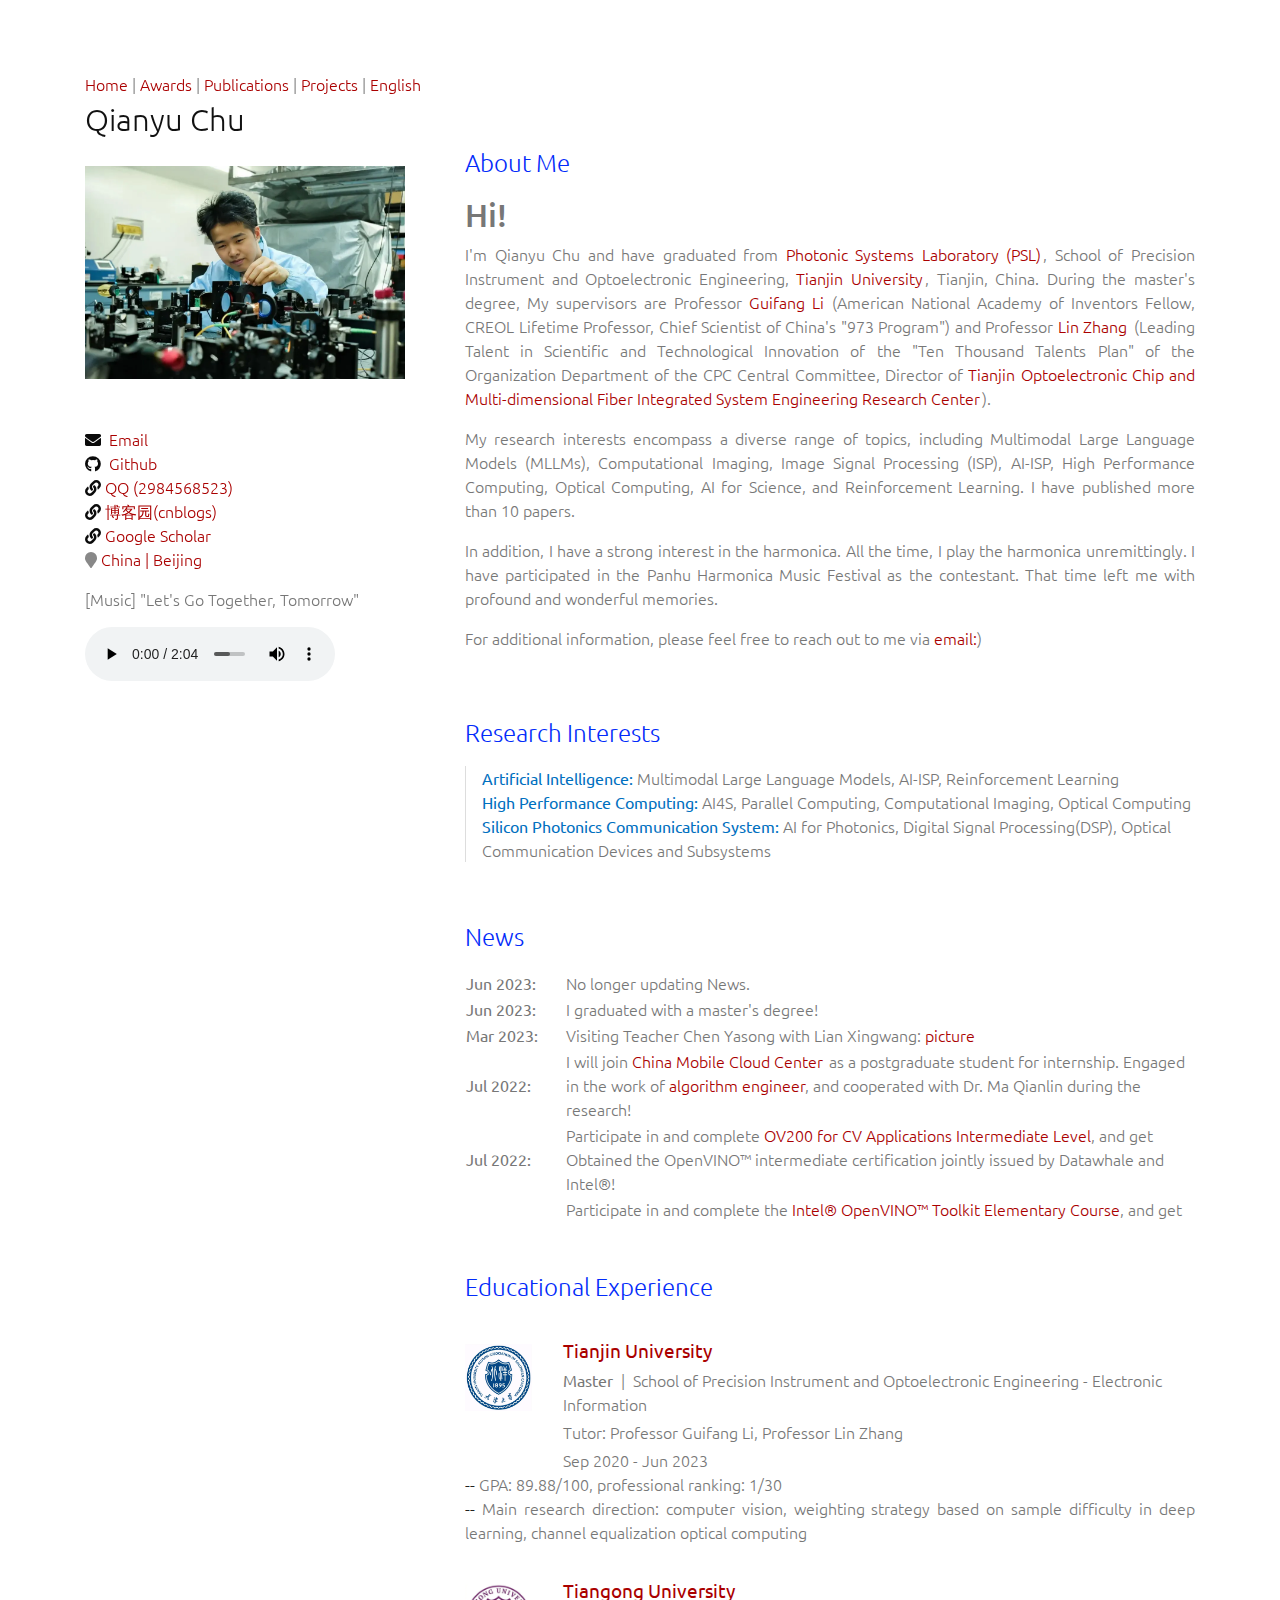
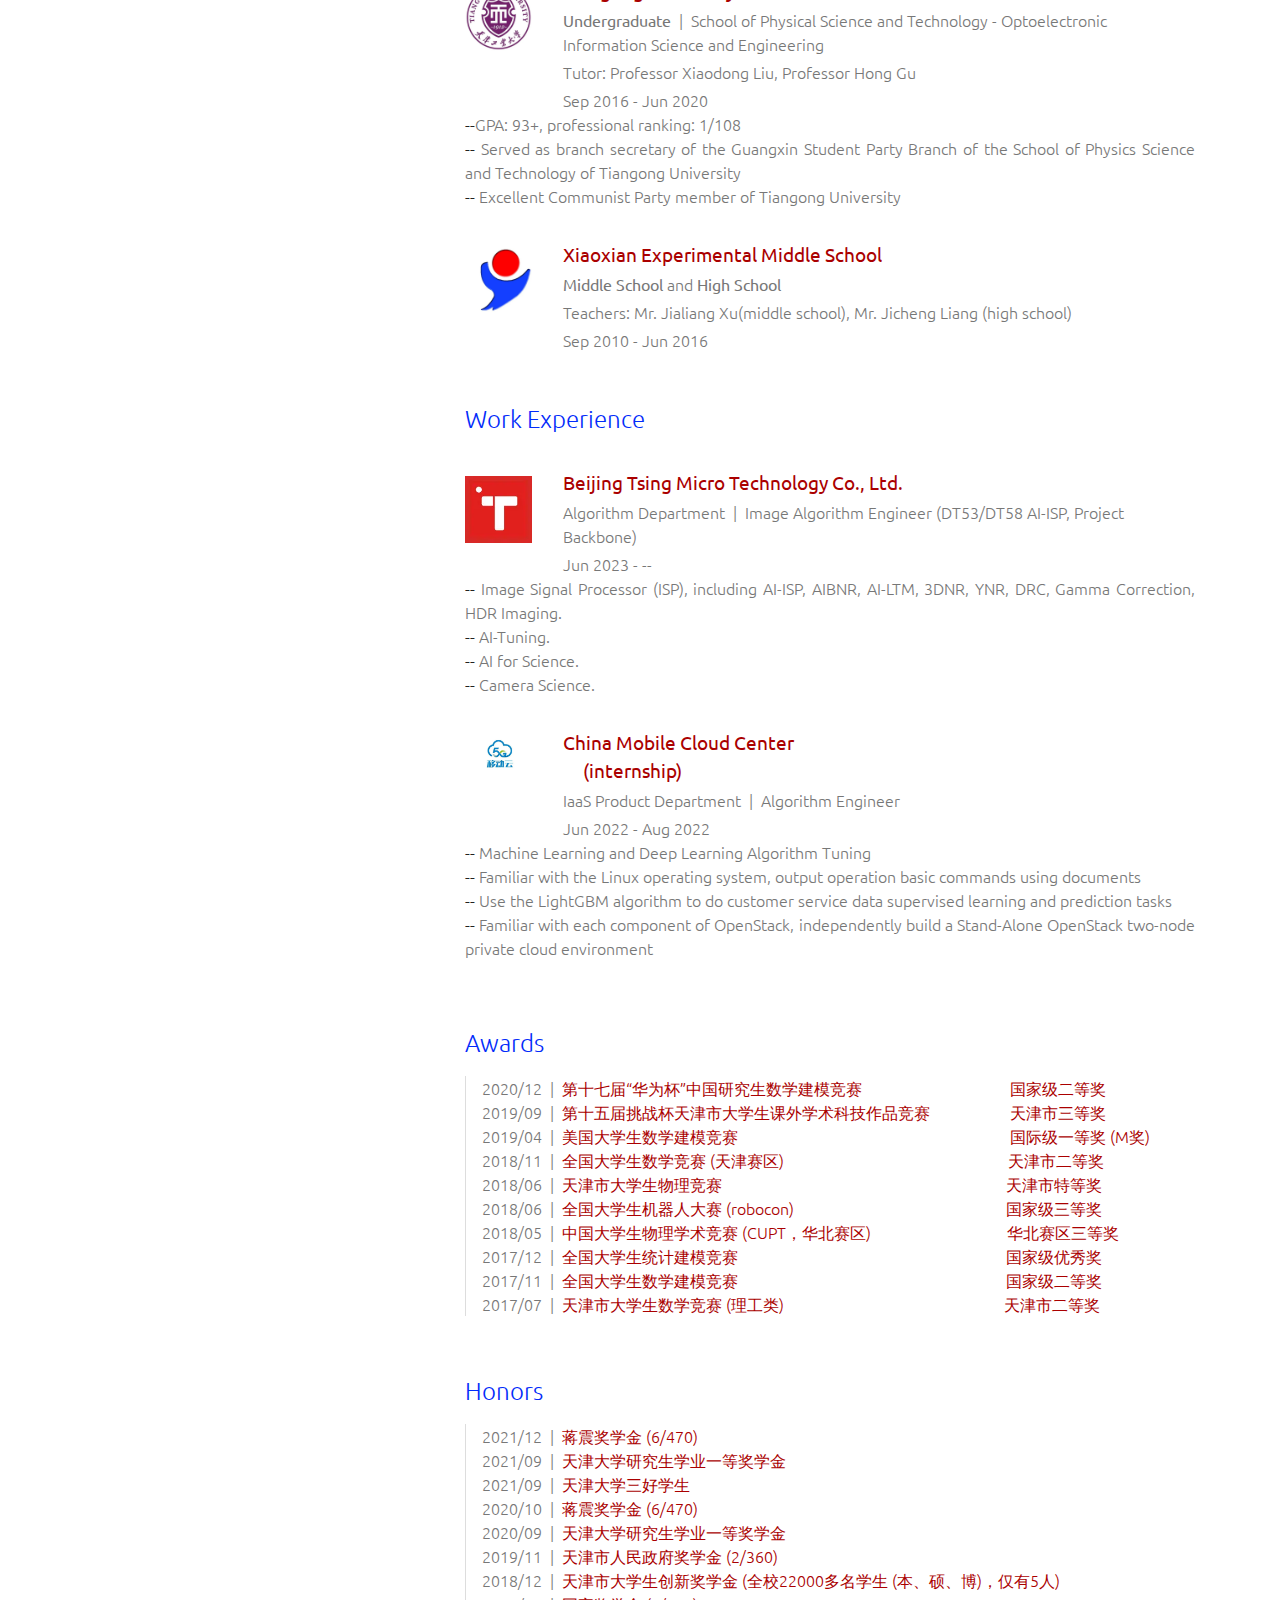
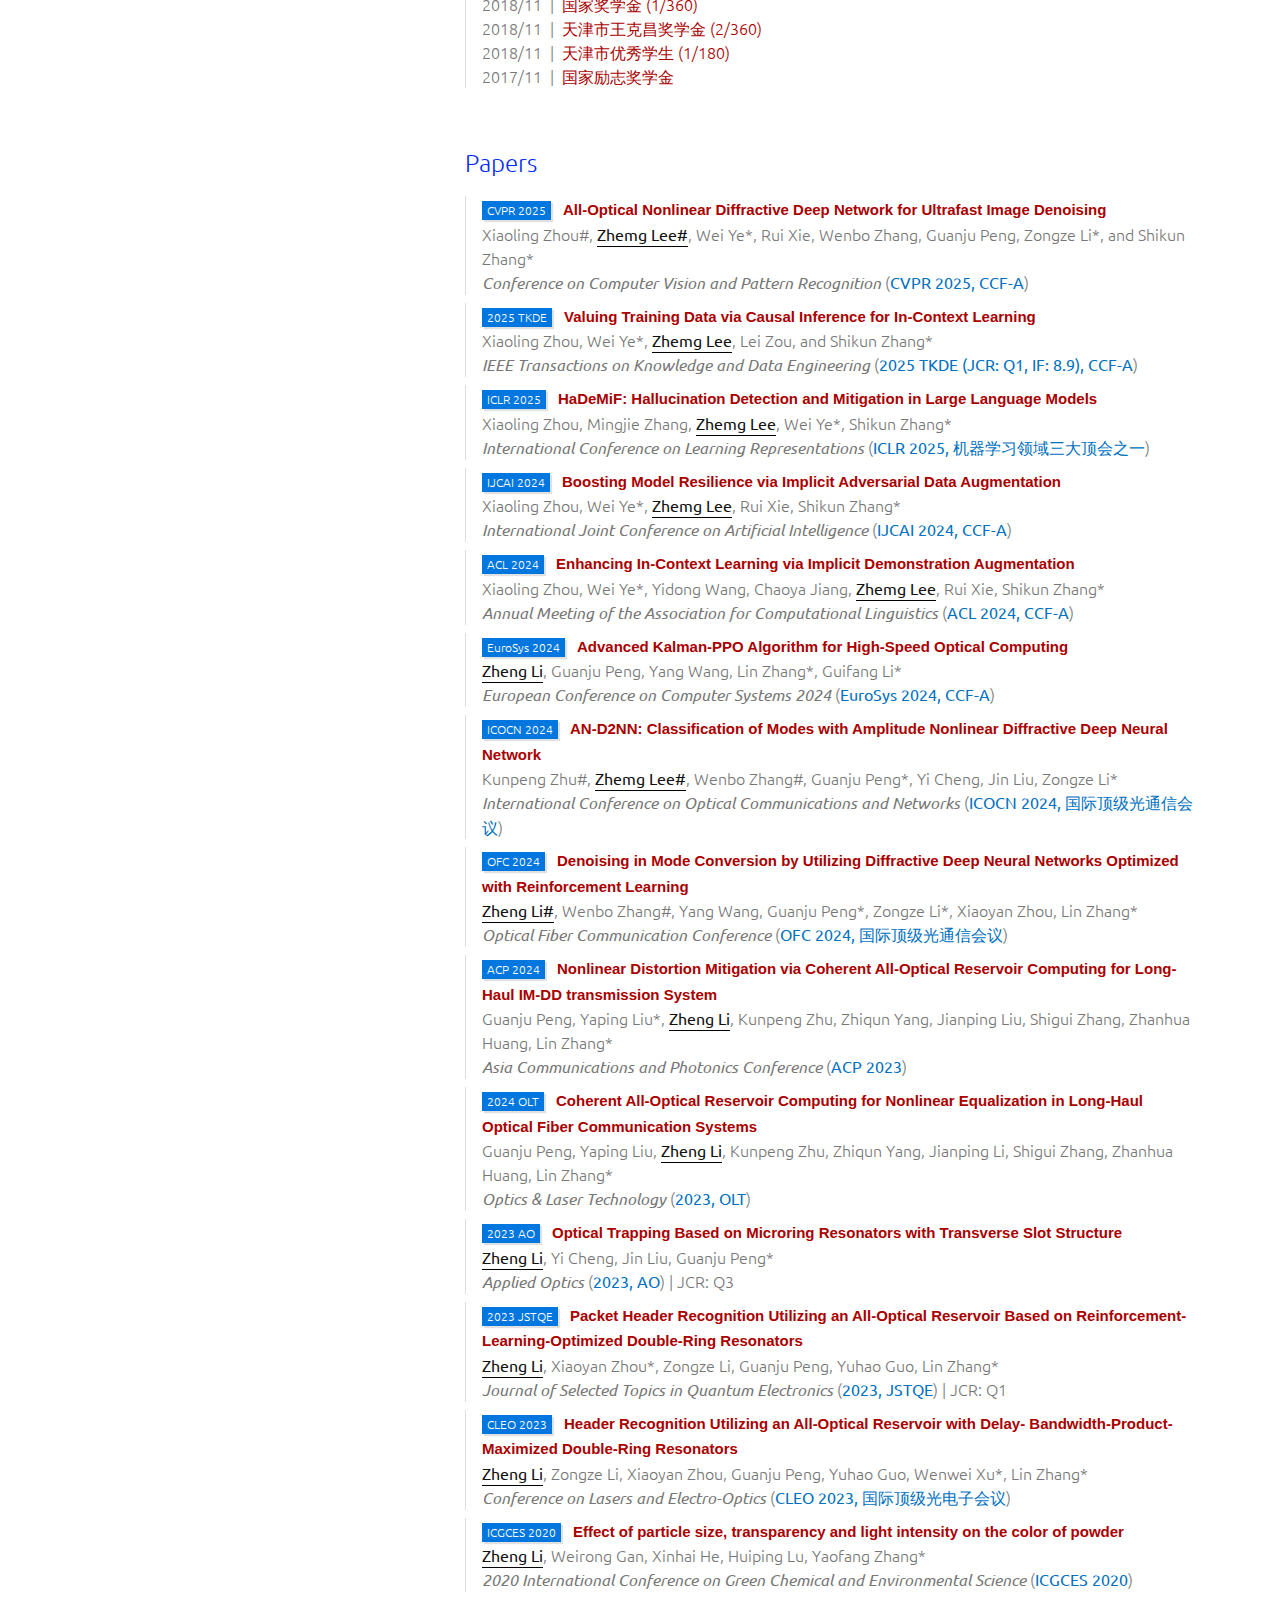
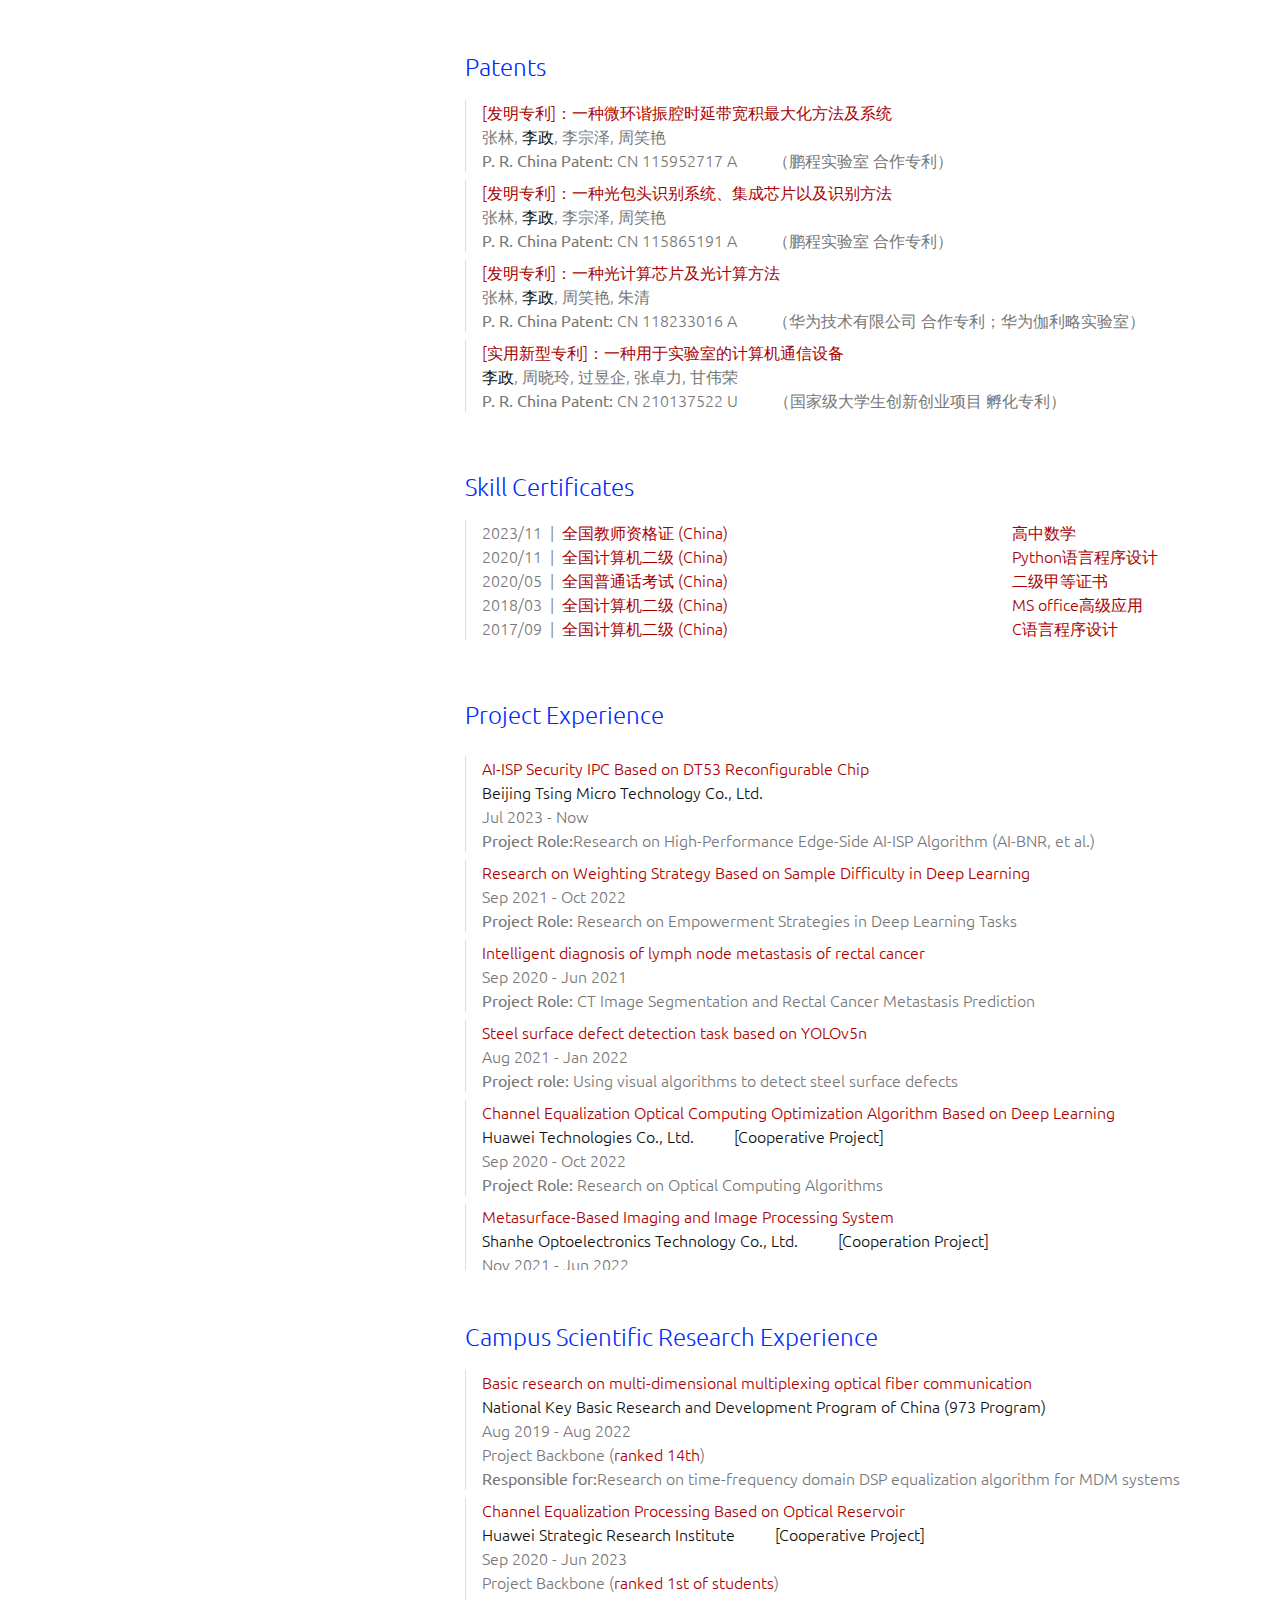
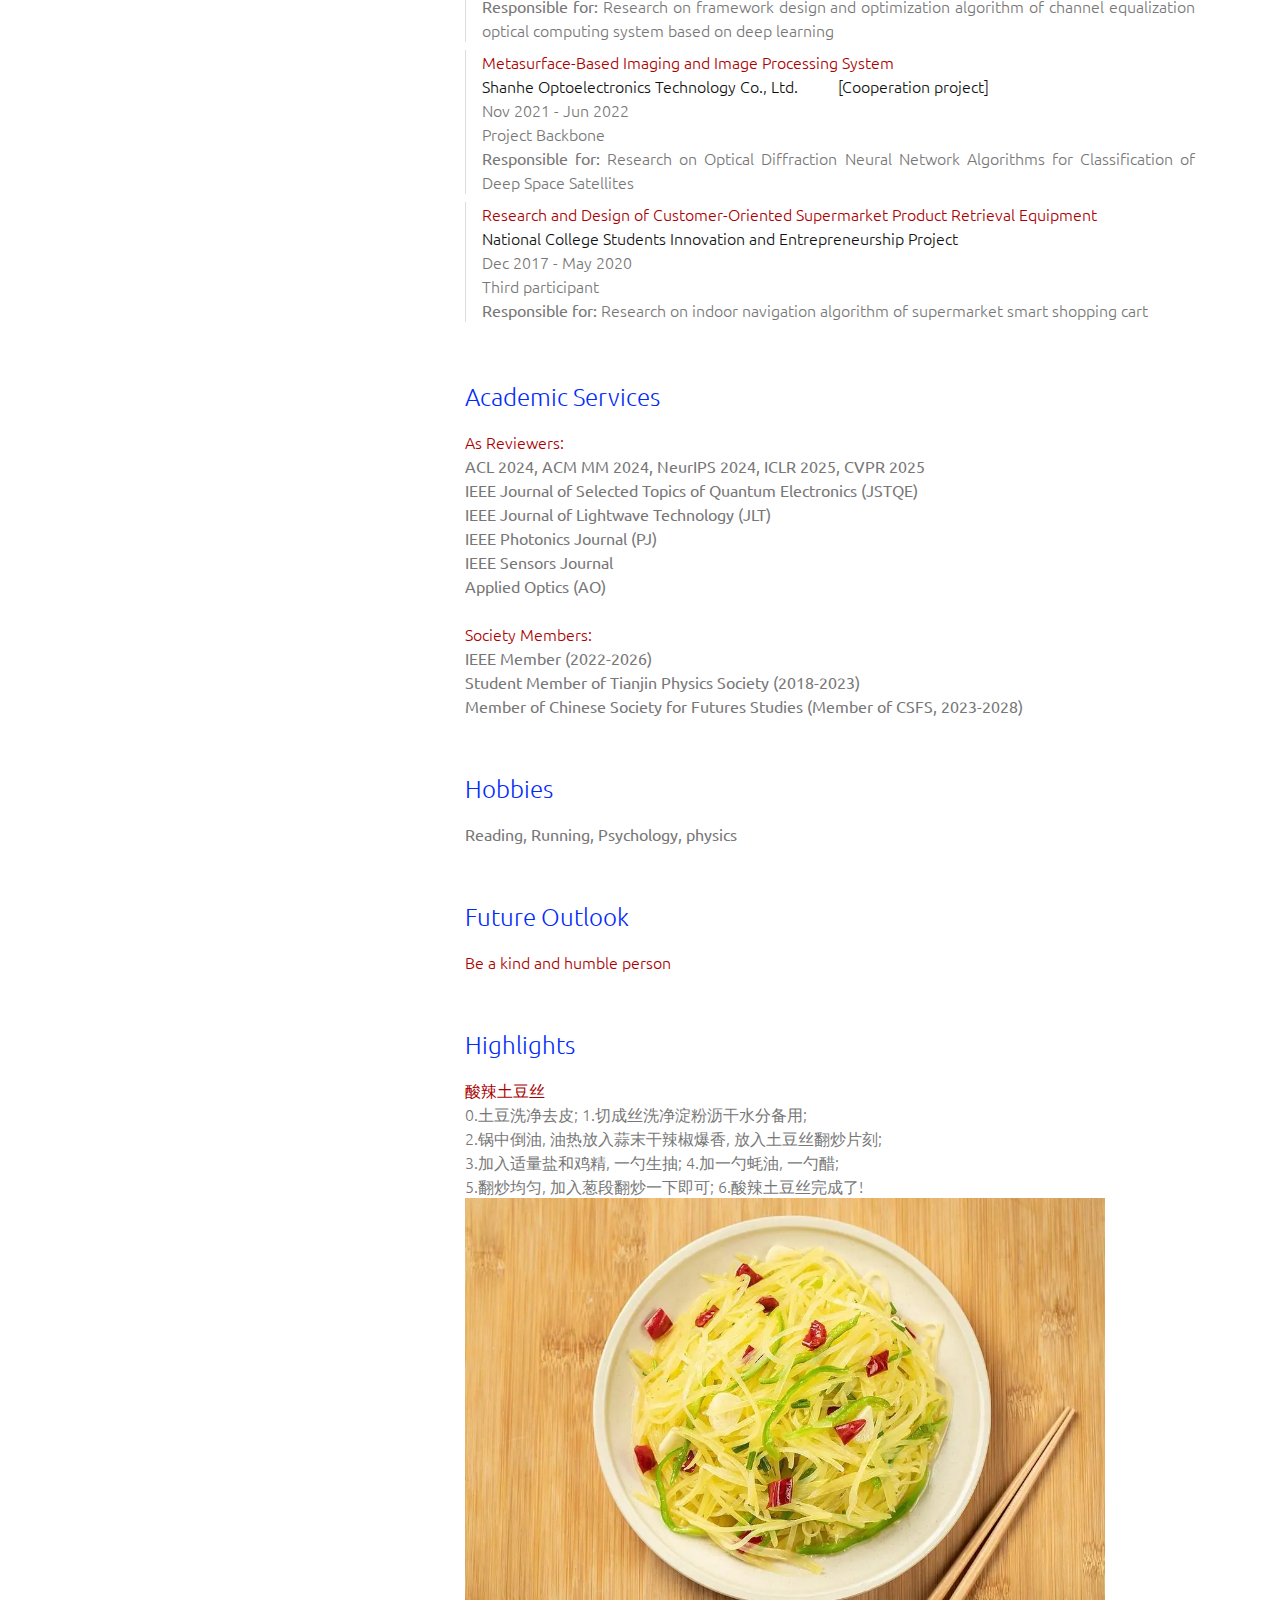
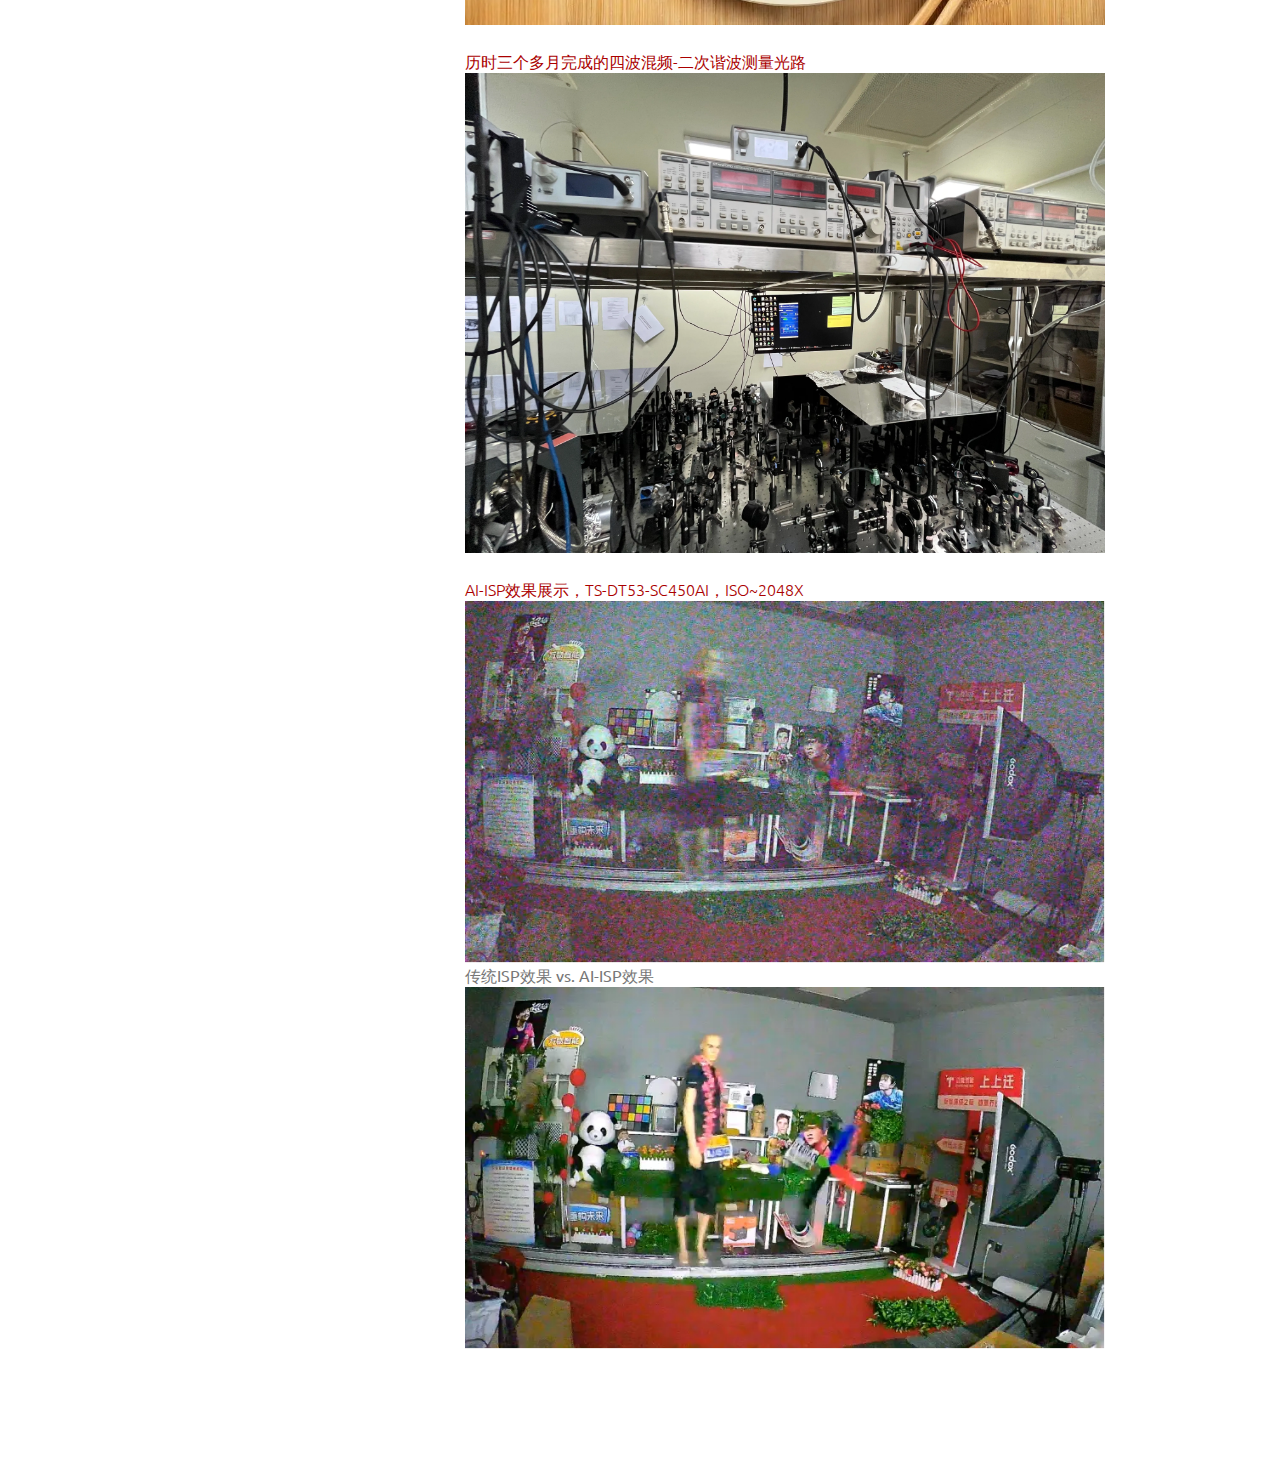
==== commit 8ab50269: "Update index_en.html" ====
--- a/index_en.html
+++ b/index_en.html
@@ -734,7 +734,7 @@
 	  
     papertitle {
       font-family: 'Lato', Verdana, Helvetica, sans-serif;
-      font-size: 16px;
+      font-size: 15px;
       font-weight: bold;
     }
 	  
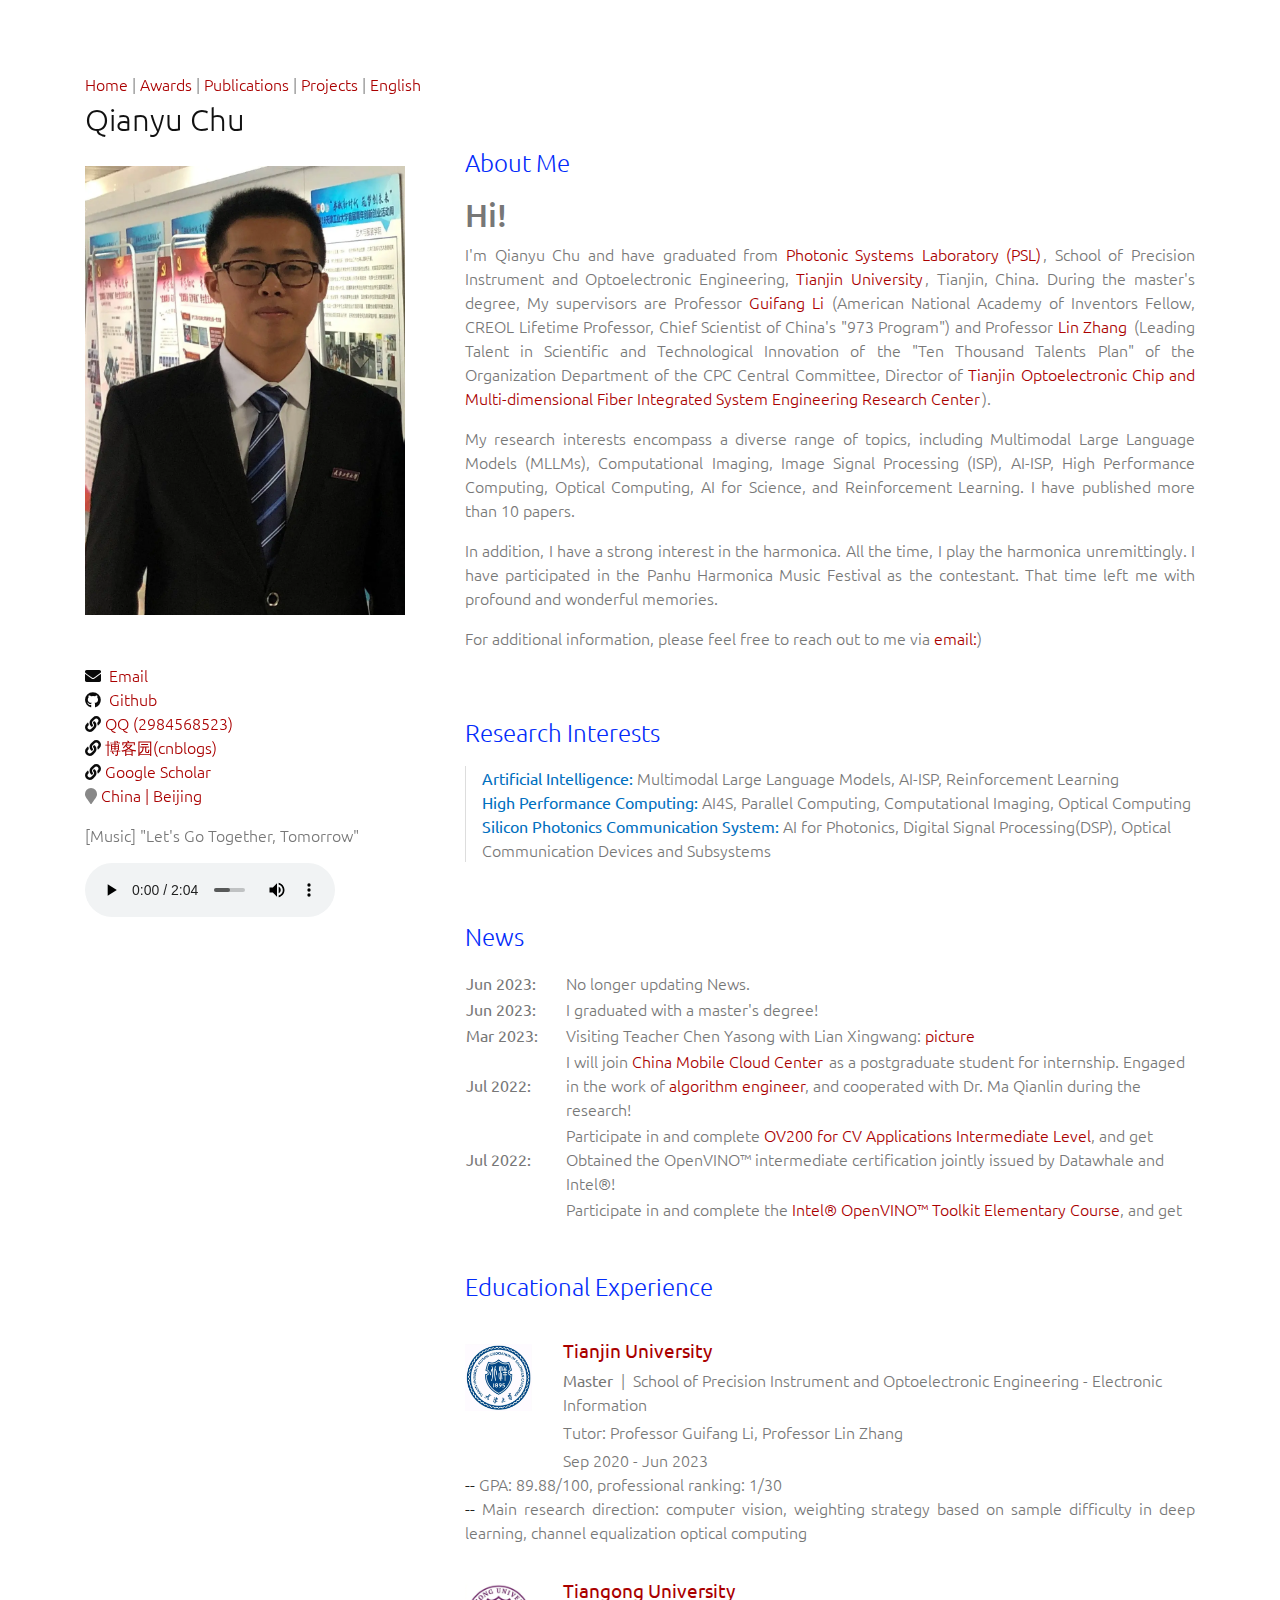
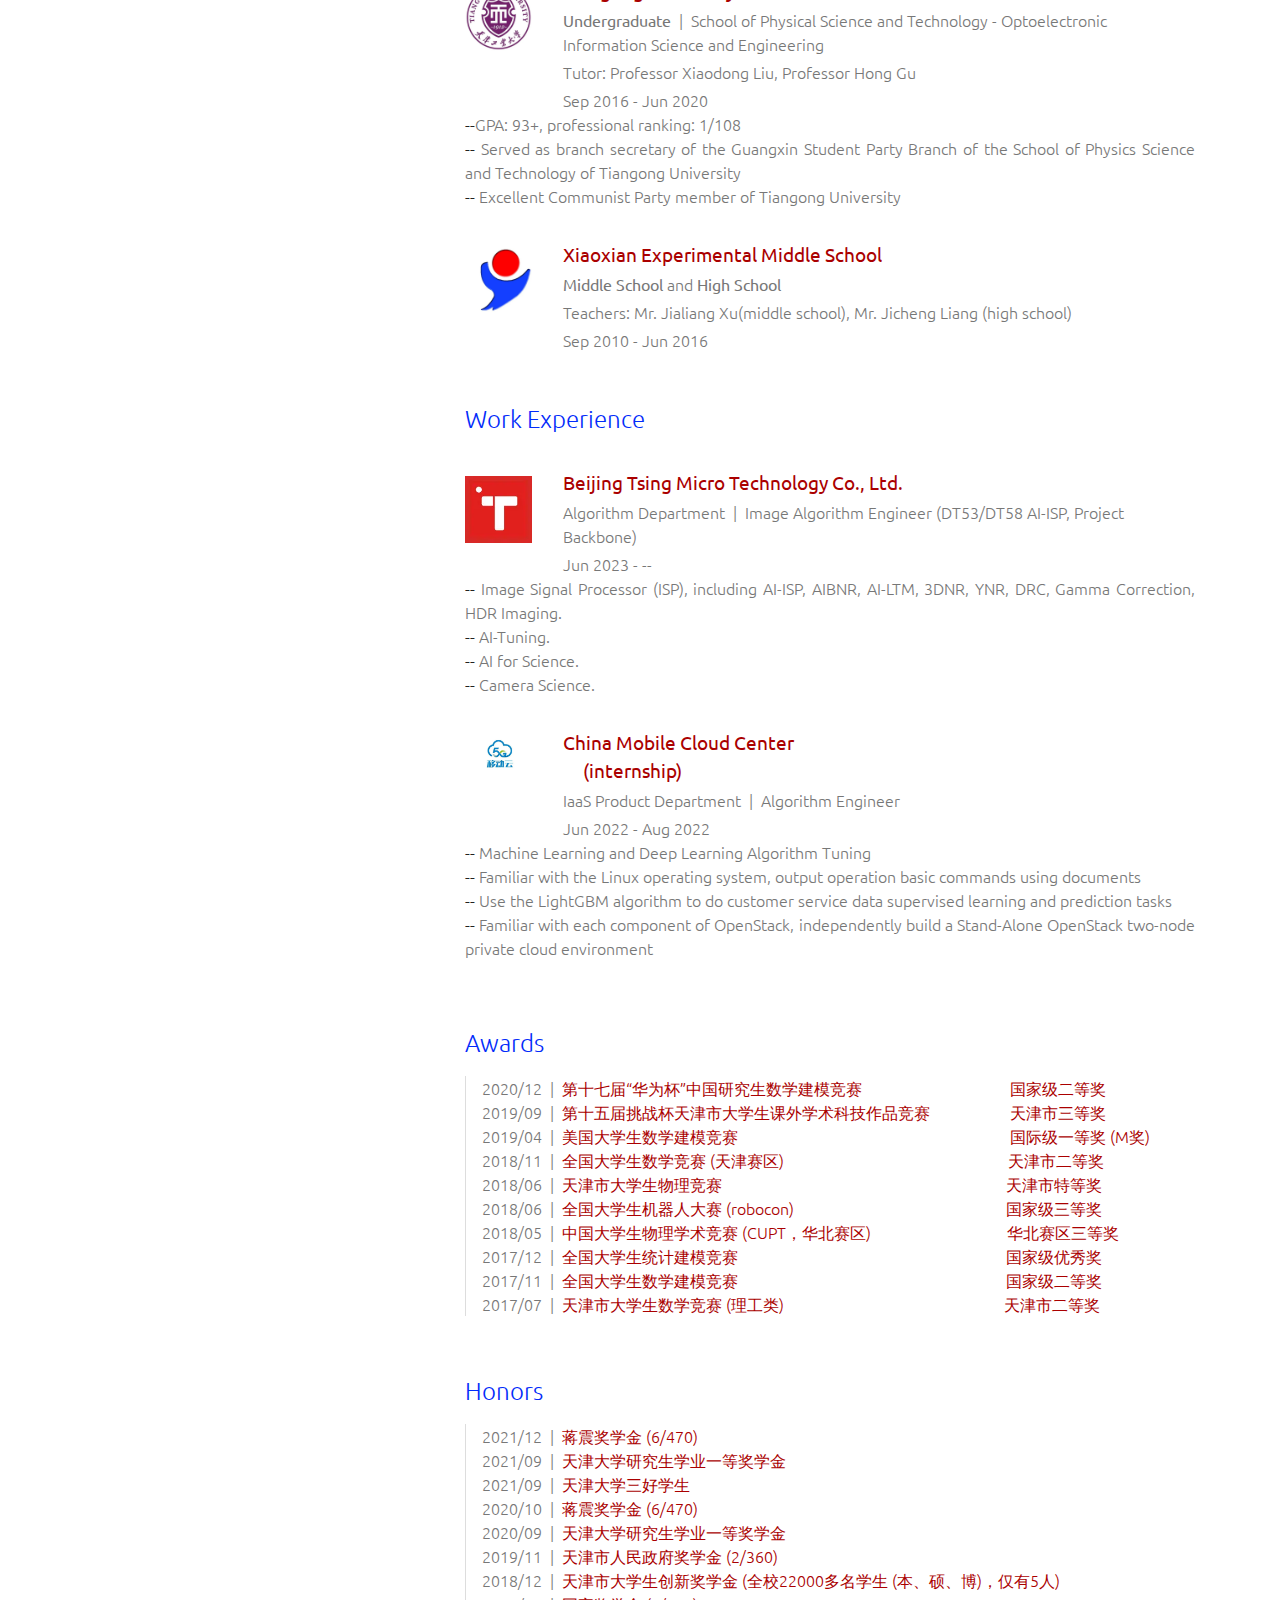
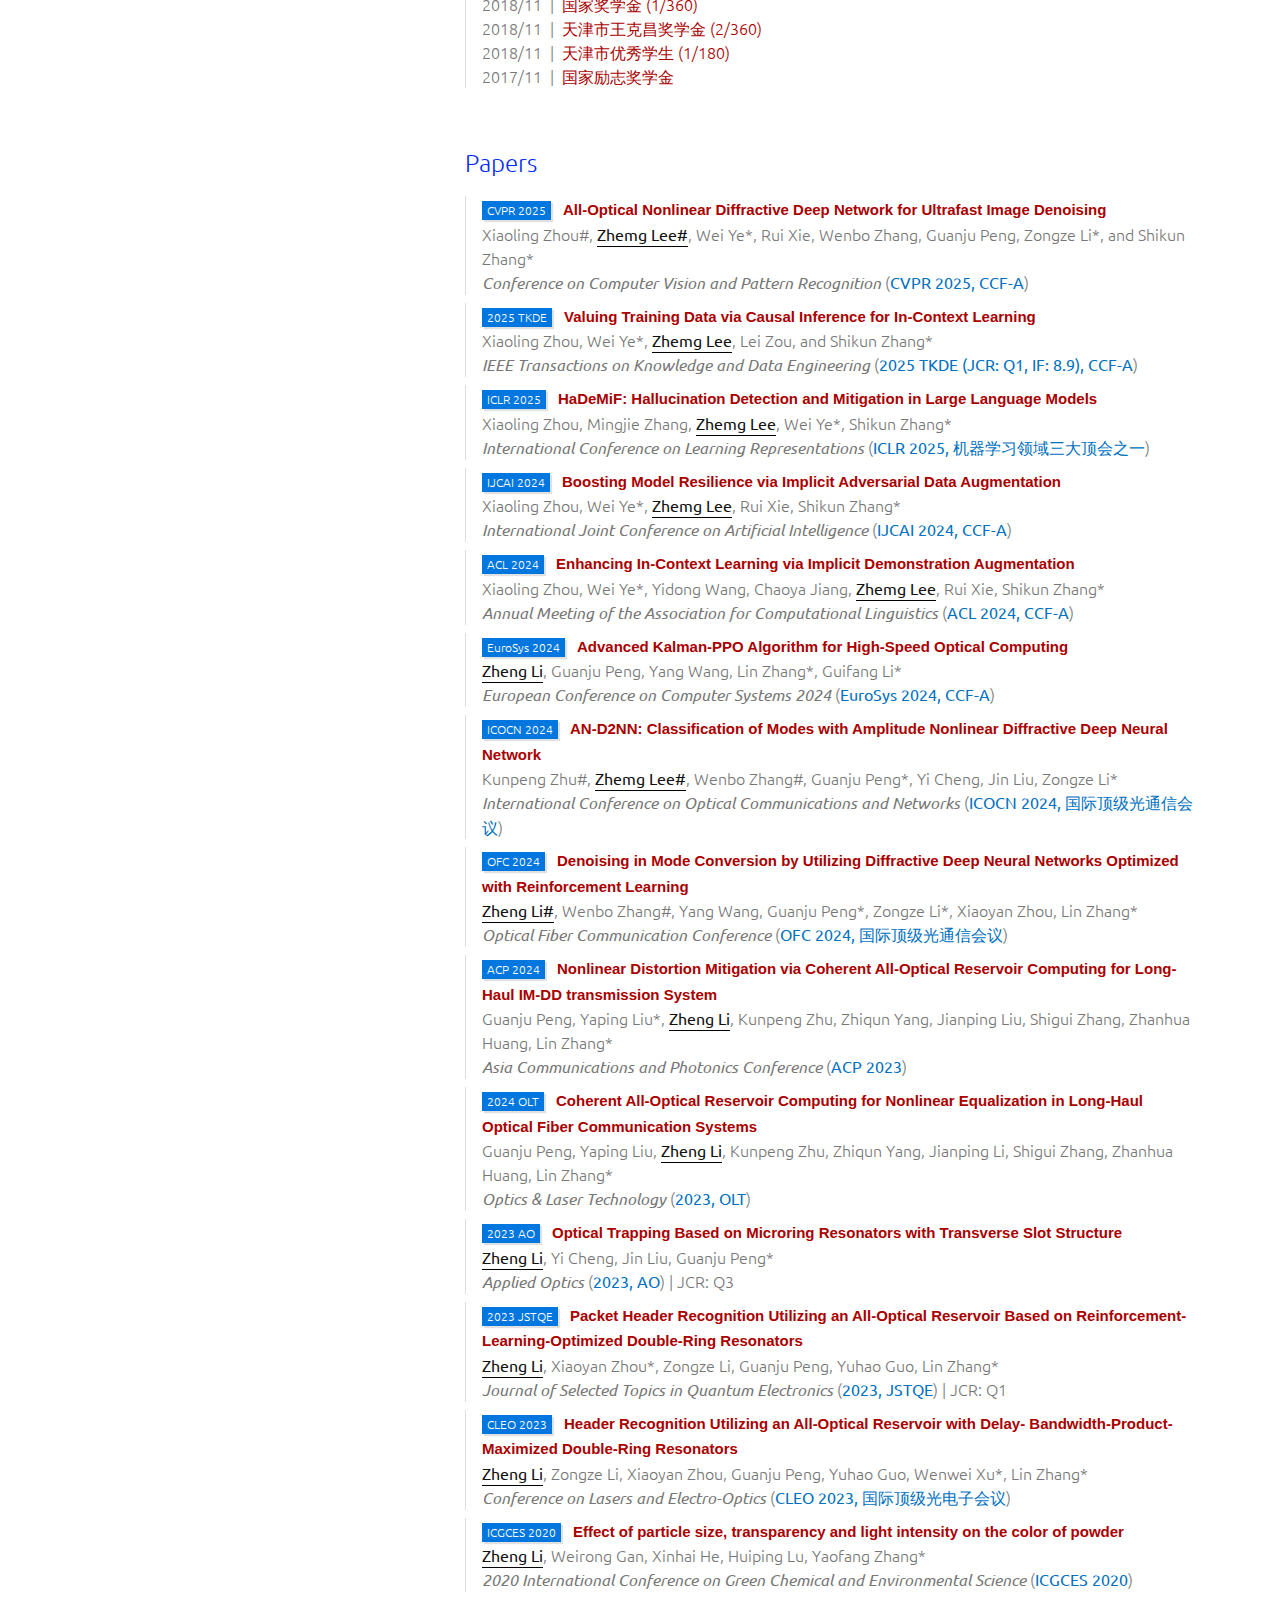
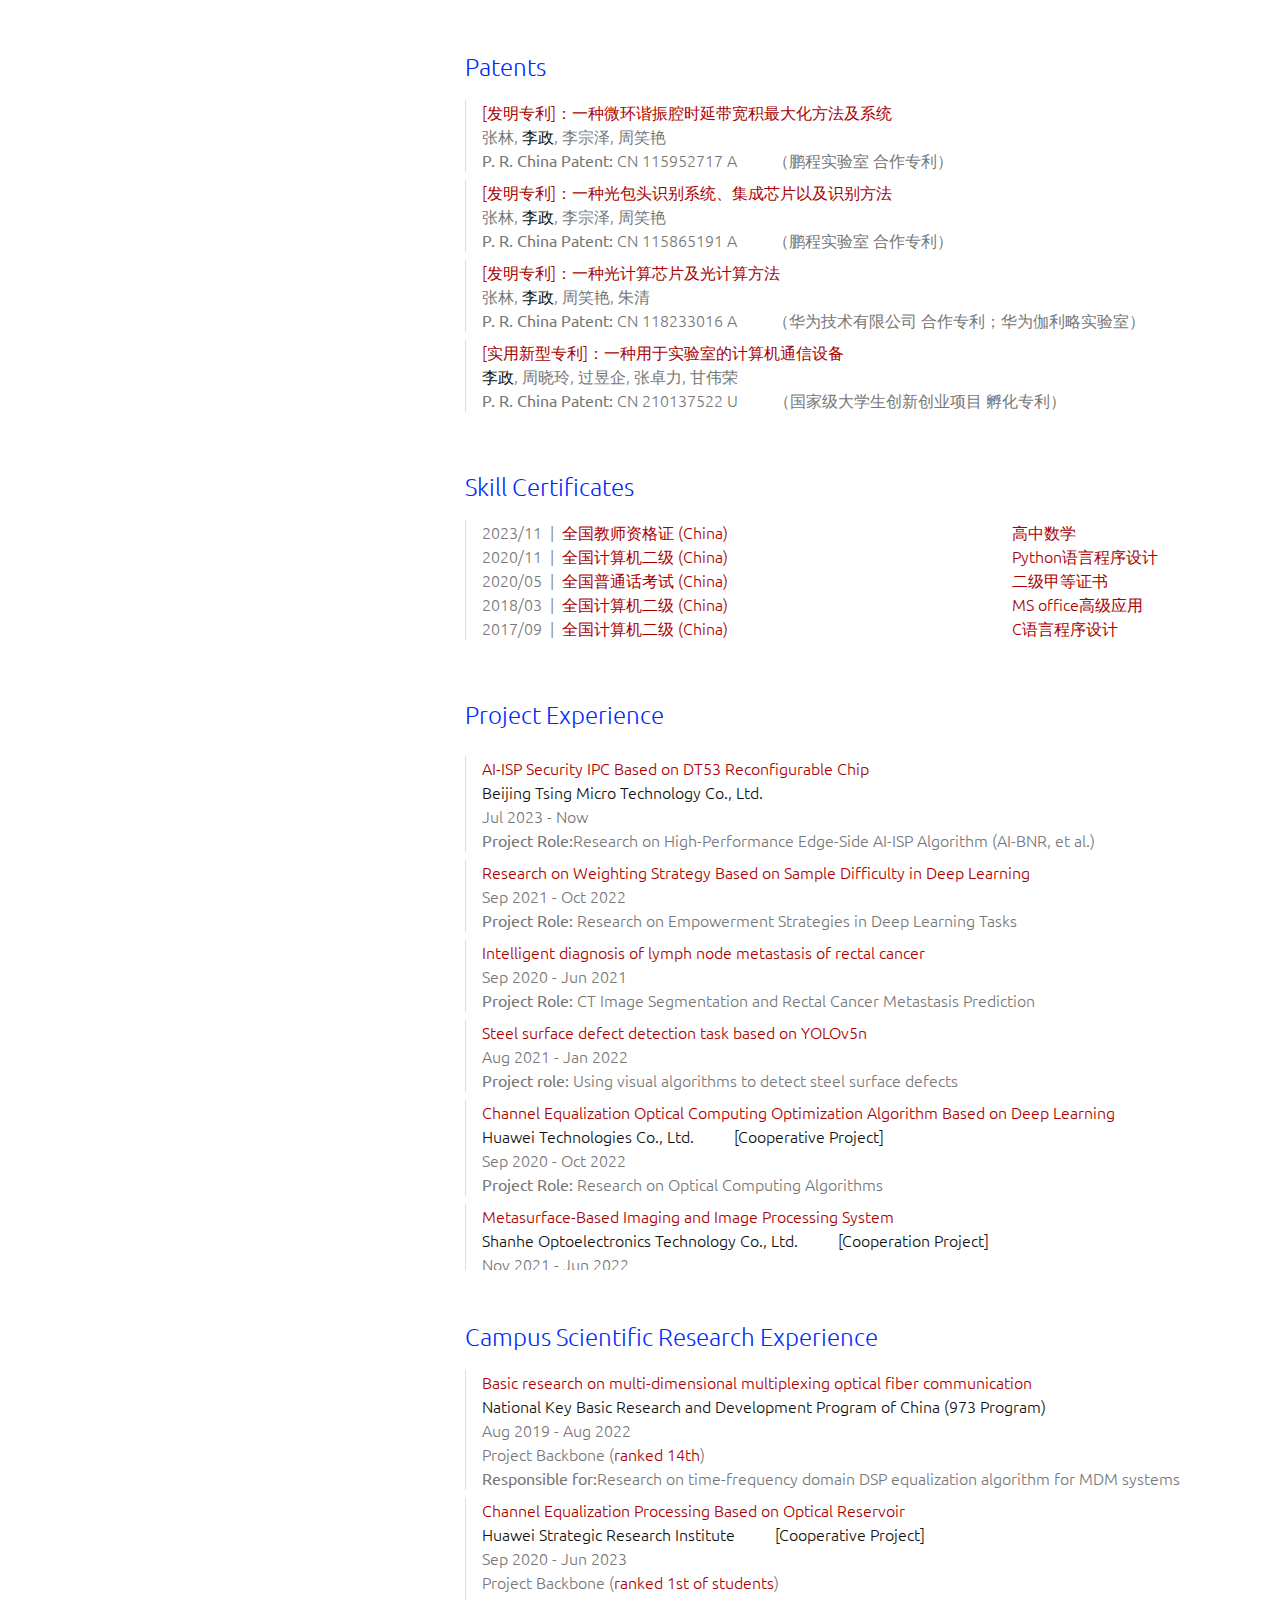
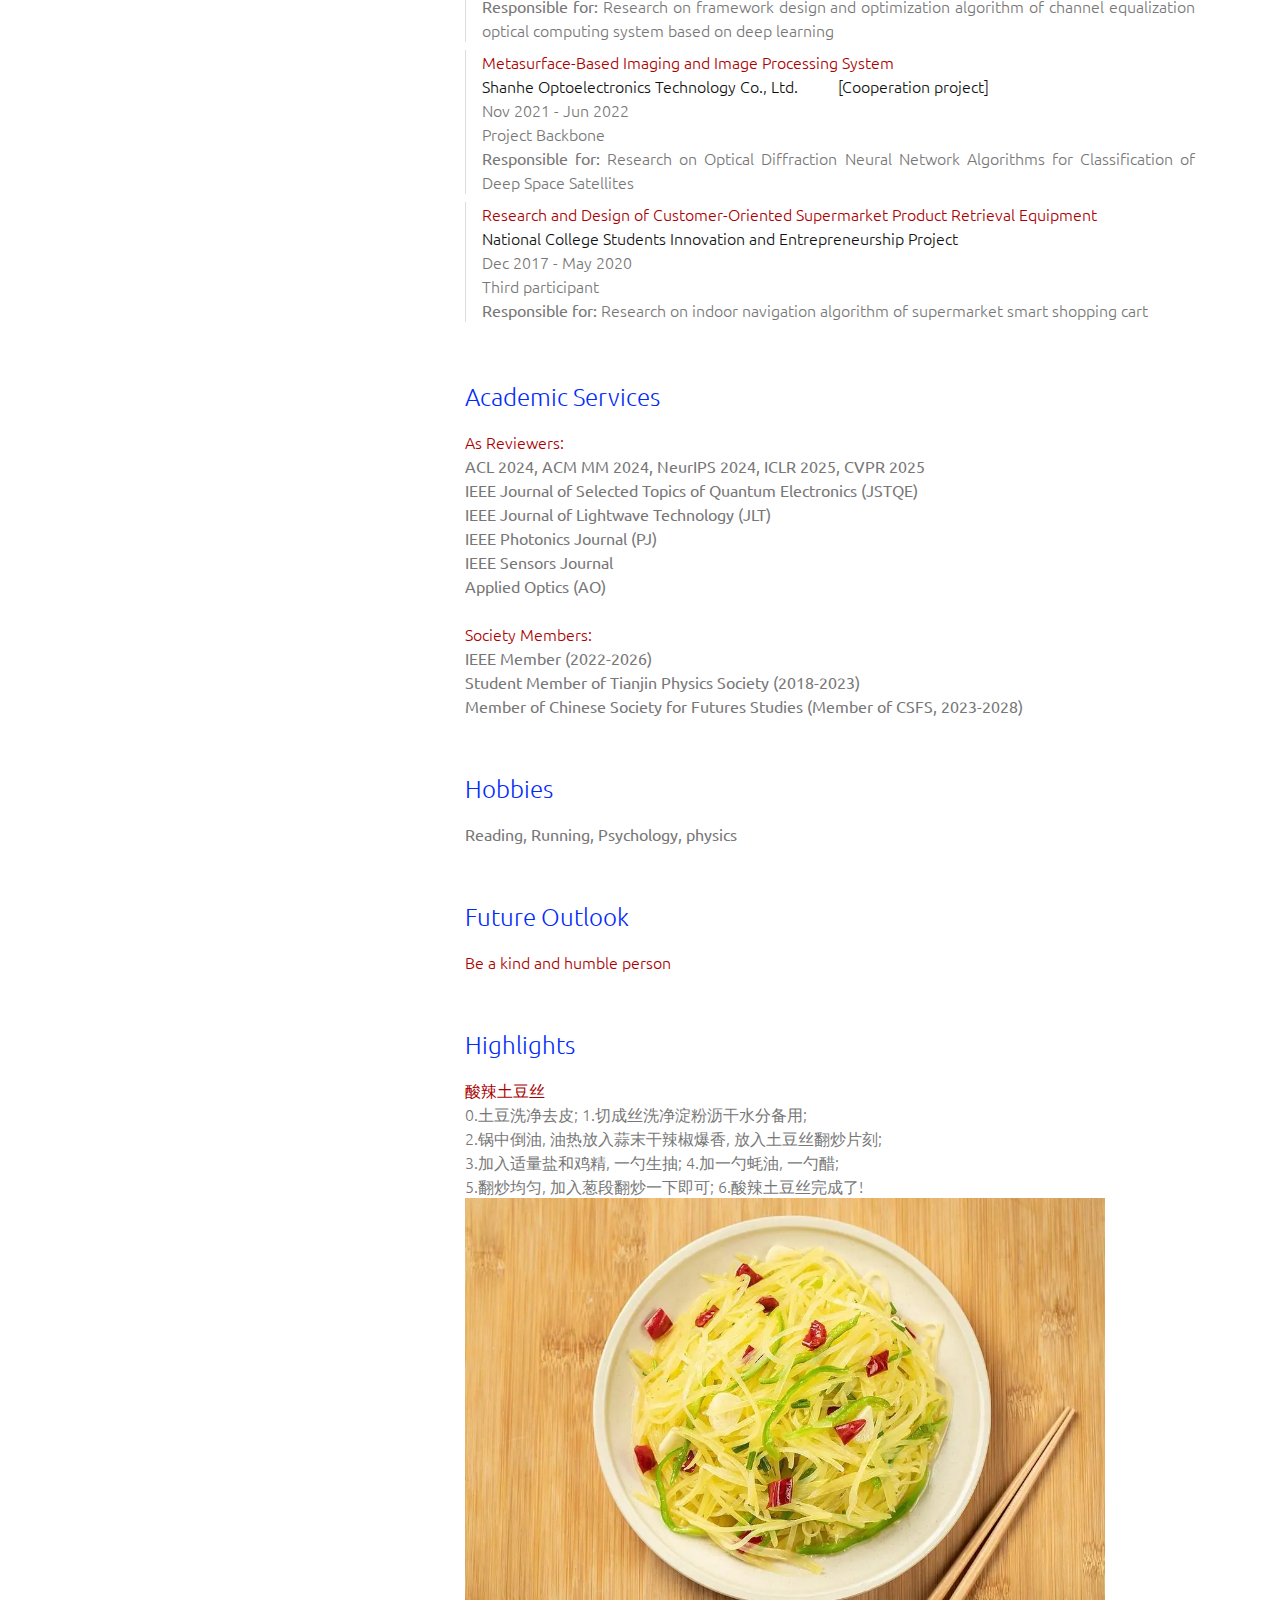
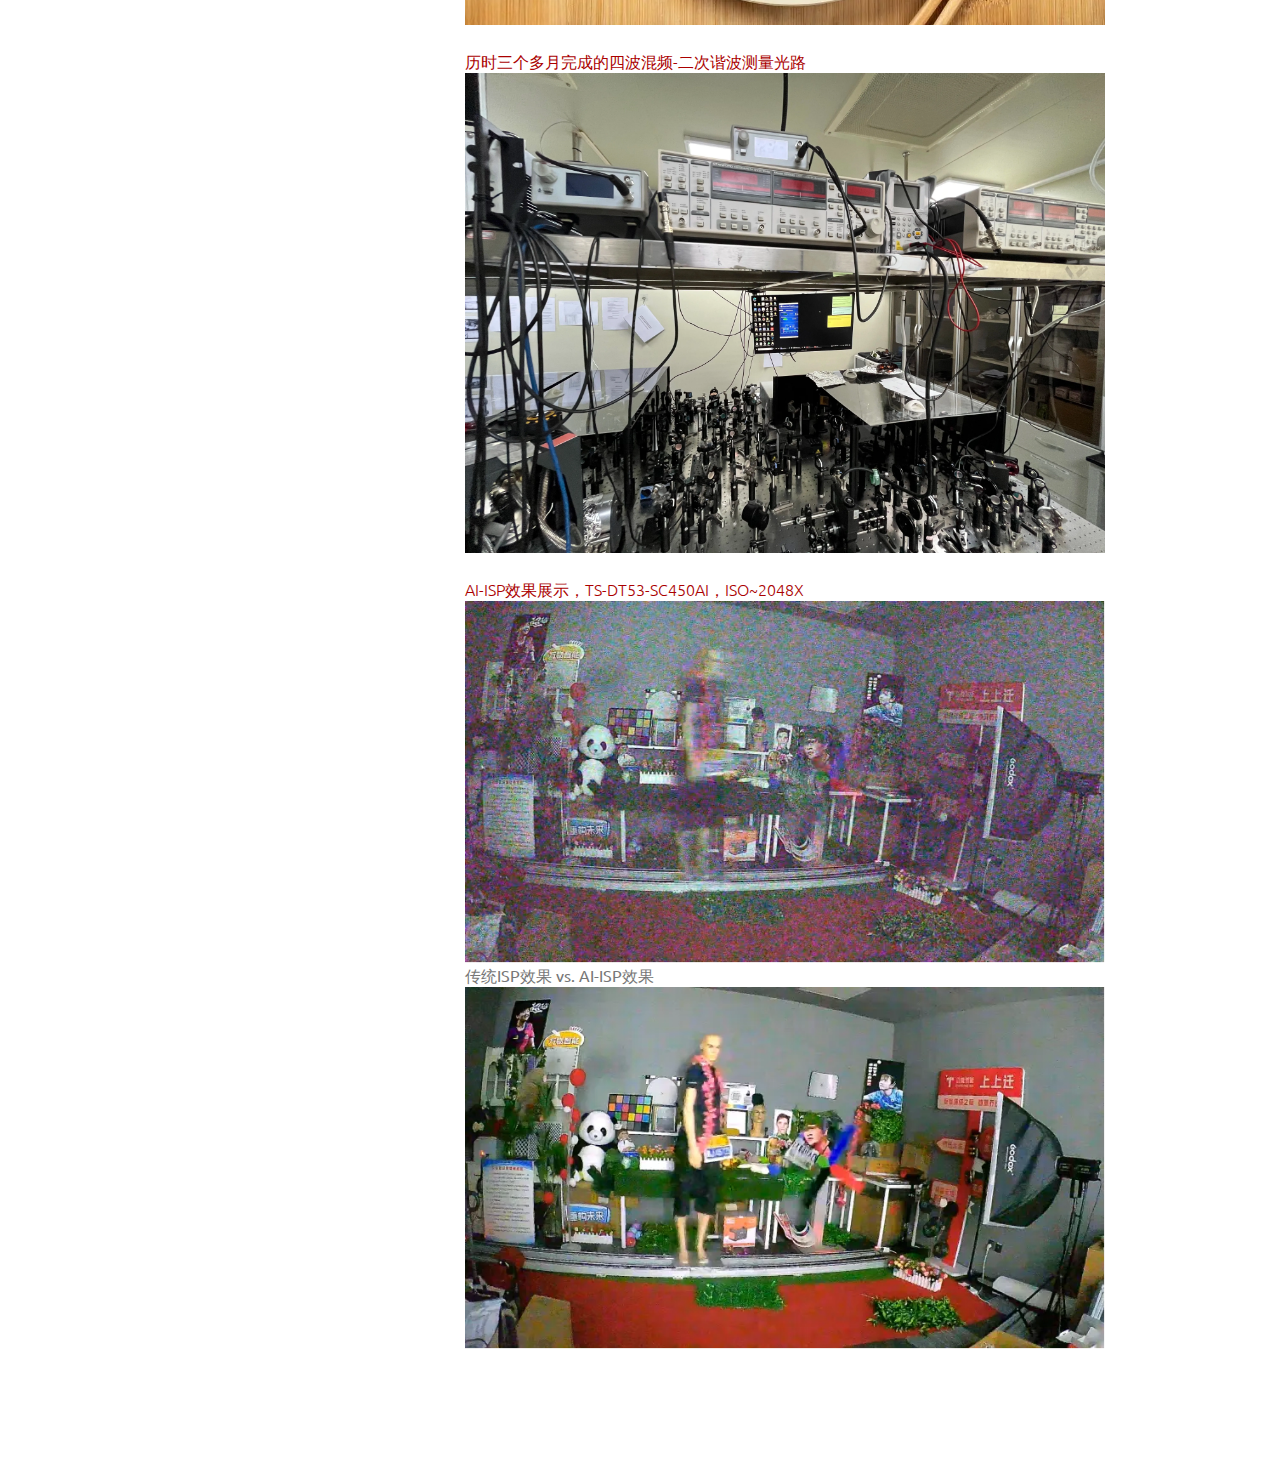
==== commit d845d85f: "Update index_en.html" ====
--- a/index_en.html
+++ b/index_en.html
@@ -45,7 +45,7 @@
 	             <a href="index.html">Home</a>  | <a href="#awardss">Awards</a> | <a href="#publicationss">Publications</a> | <a href="#projectss">Projects</a> | <a href="index_en.html">English</a>
 	    </div>
              <div class="name pb-4">Qianyu Chu</div>
-             <img src="./images/mes3.webp" class="img-fluid profilepic" alt="Pratik profile photo" width="320">
+             <img src="./images/mes.webp" class="img-fluid profilepic" alt="Pratik profile photo" width="320">
              <div class="pt-5">
 <!-- <a id="icon_cv" class="tag had" href="assets/LZCV.pdf" target="_blank" ><i class="had fas fa-file-alt"></i> &nbsp; Resume</a><br>-->
                <a id="icon_email" class="tag had" href="mailto:zhemglee@tju.edu.cn" target="_blank"><i class="fas fa-envelope"></i>&nbsp; Email </a><br>
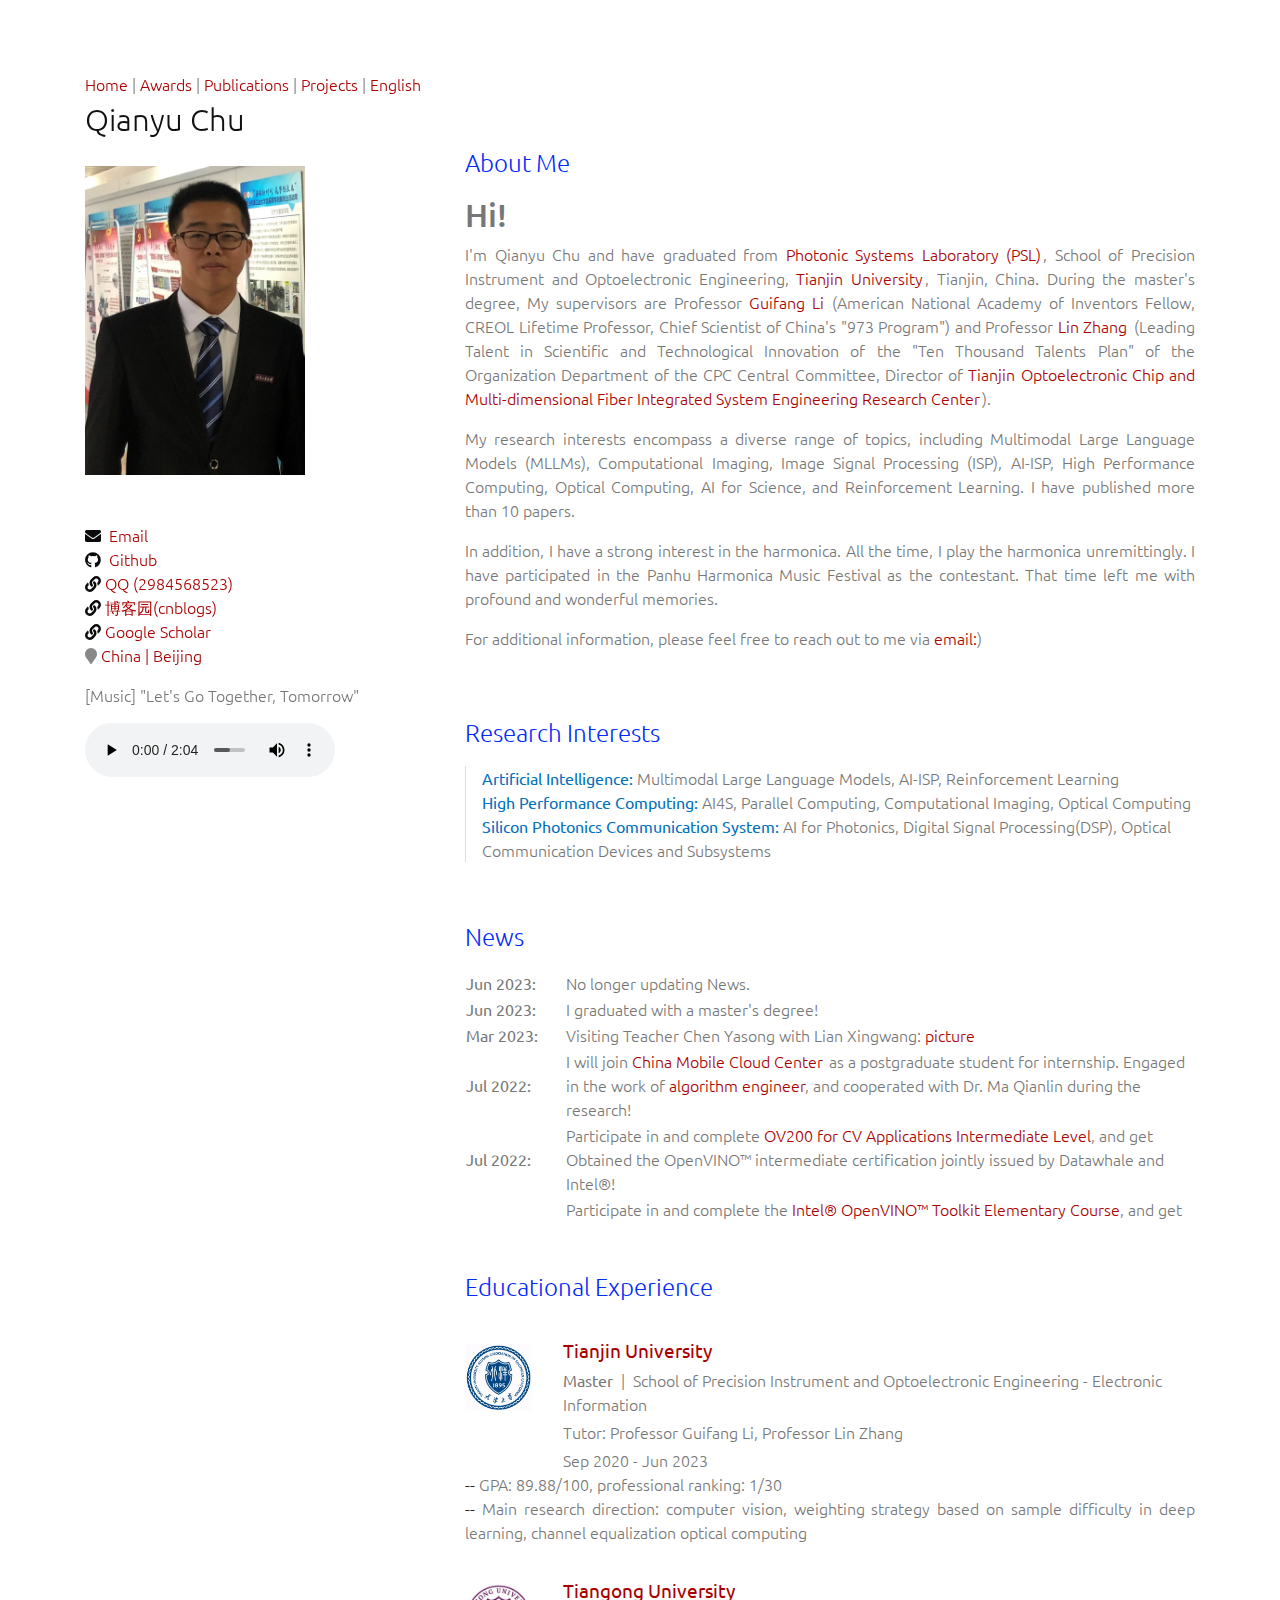
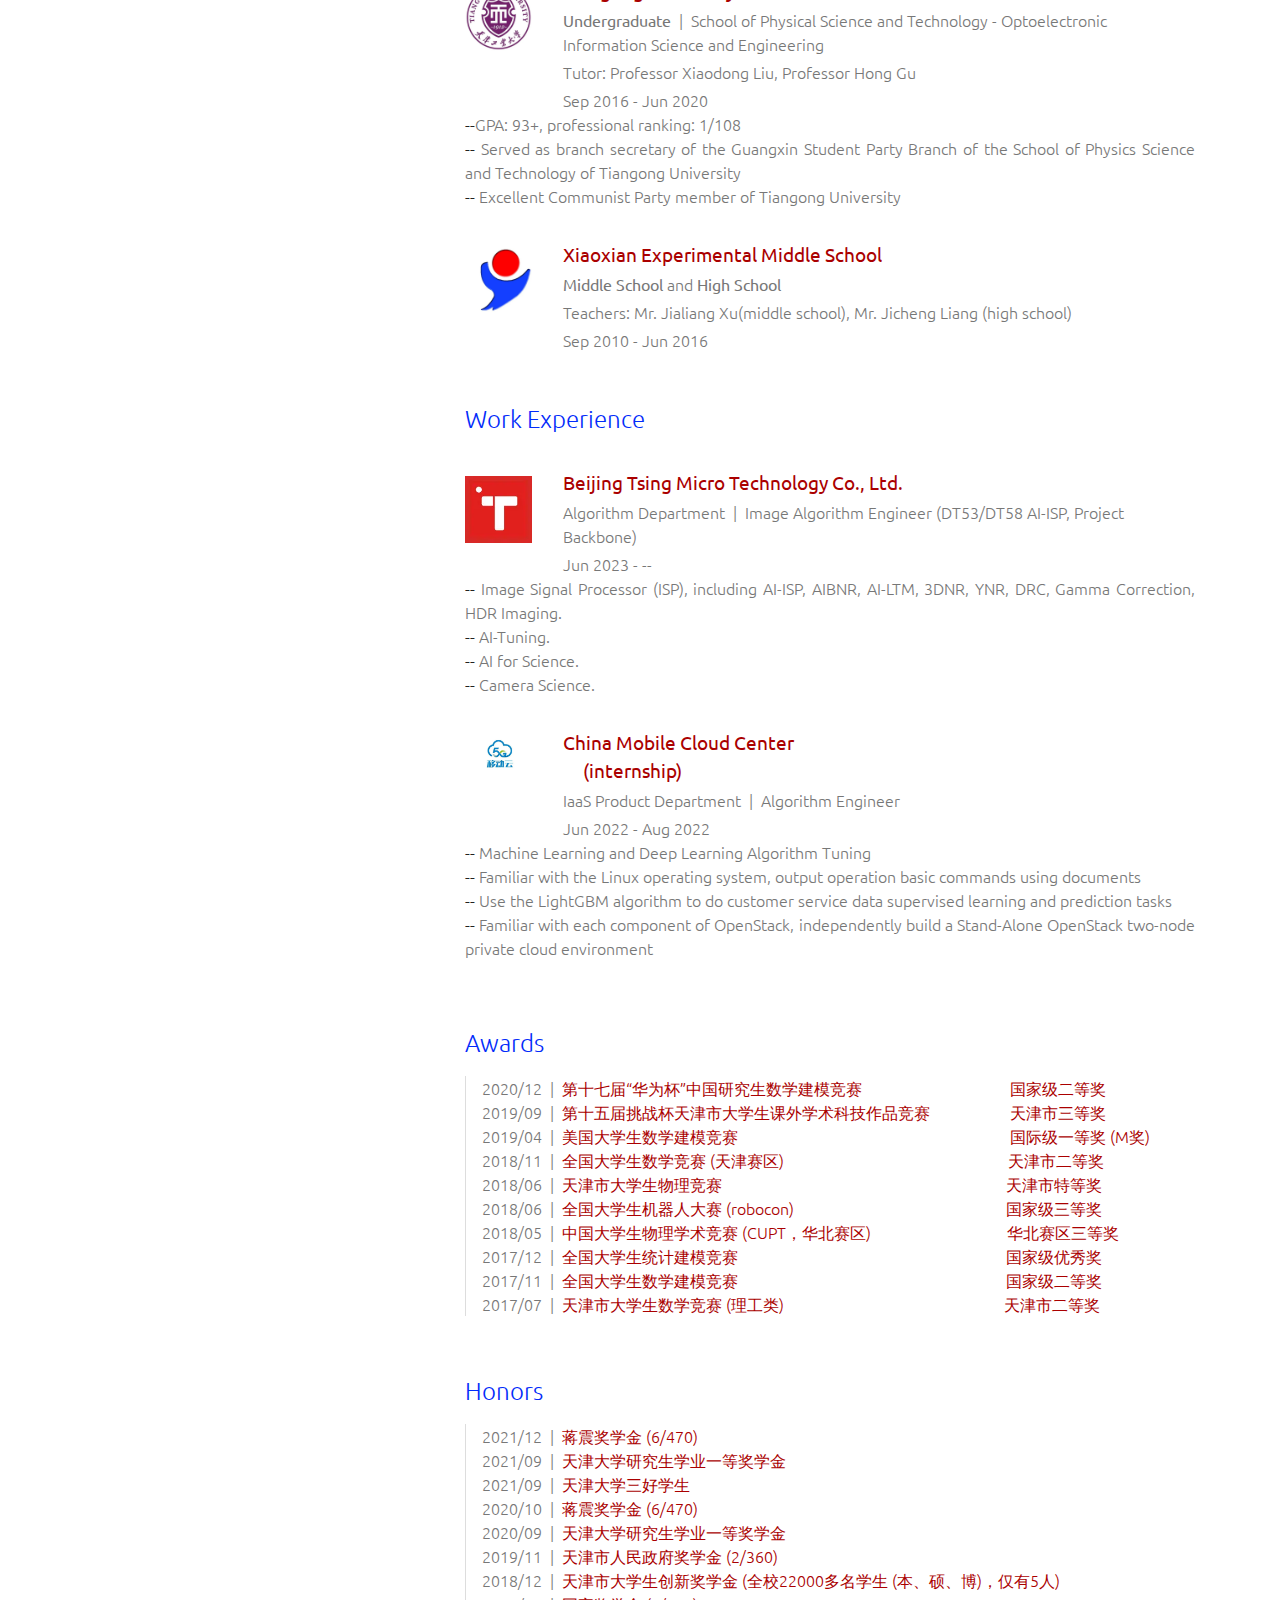
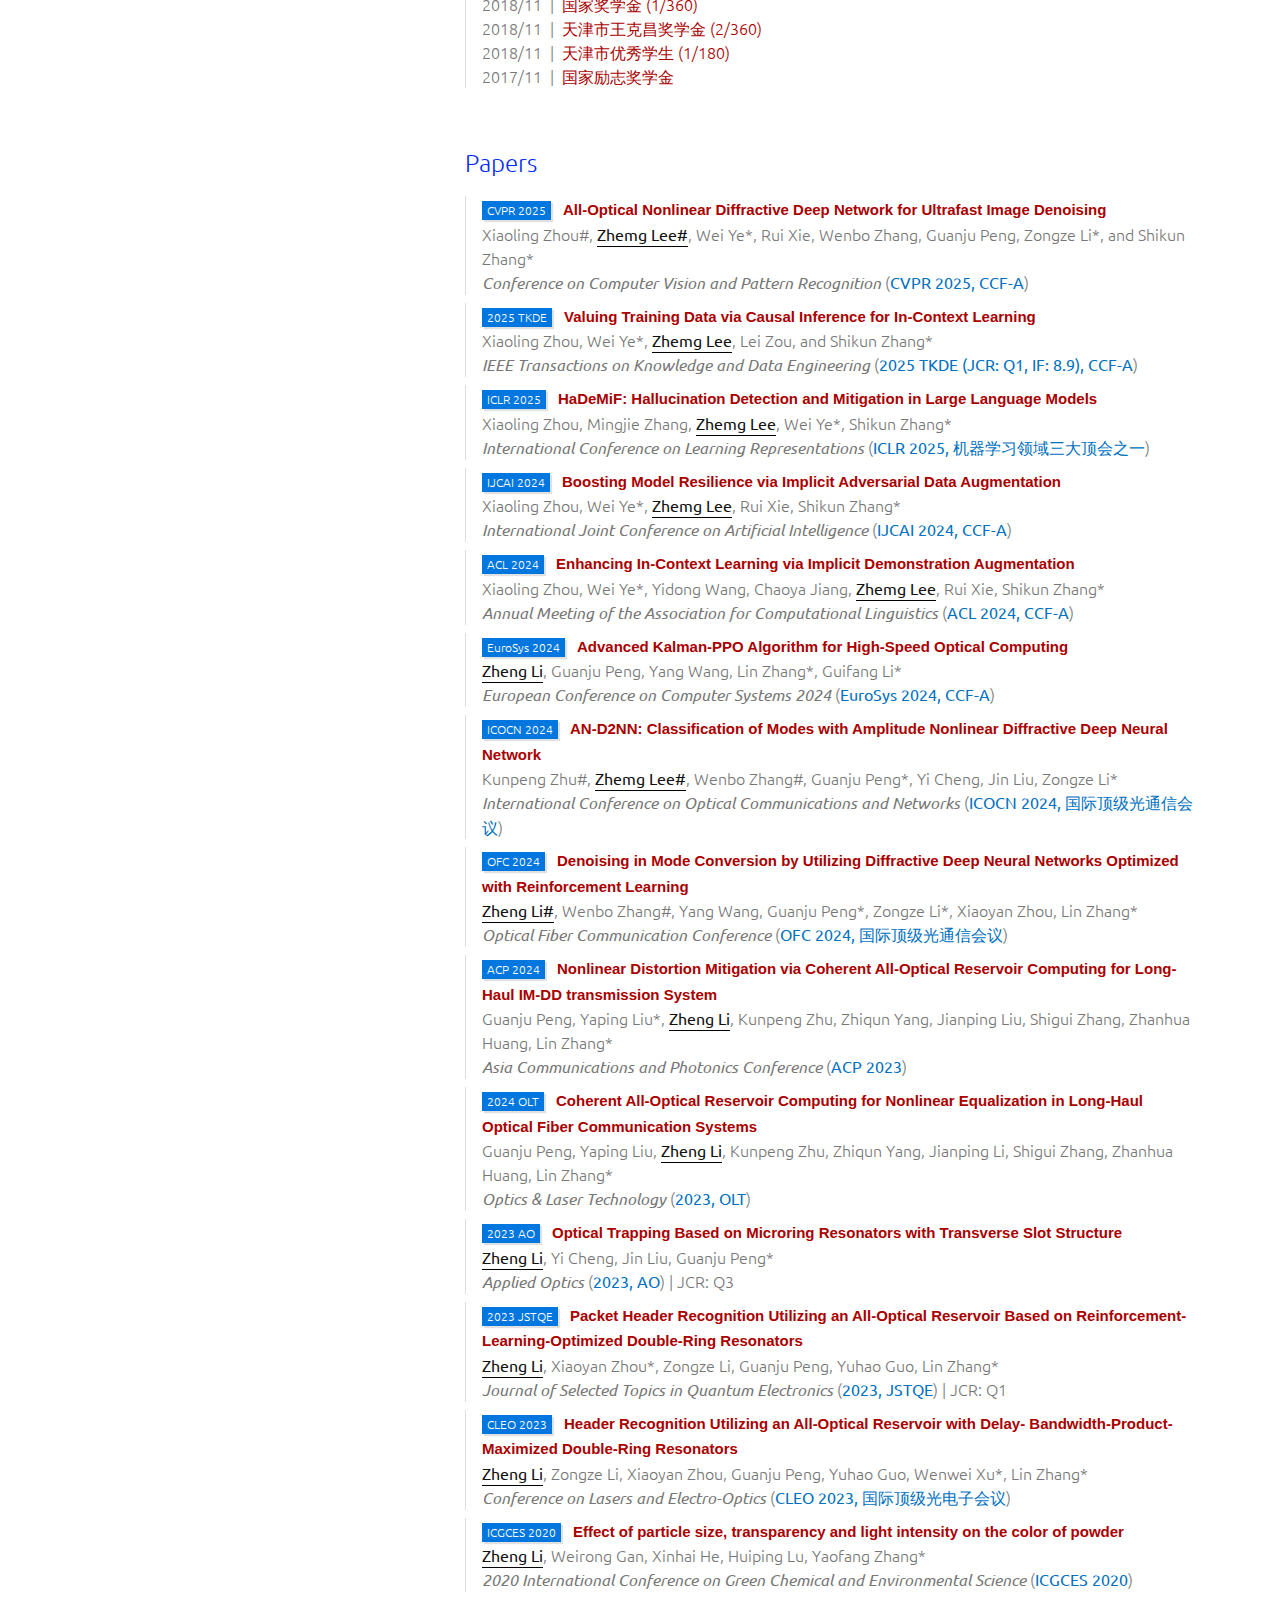
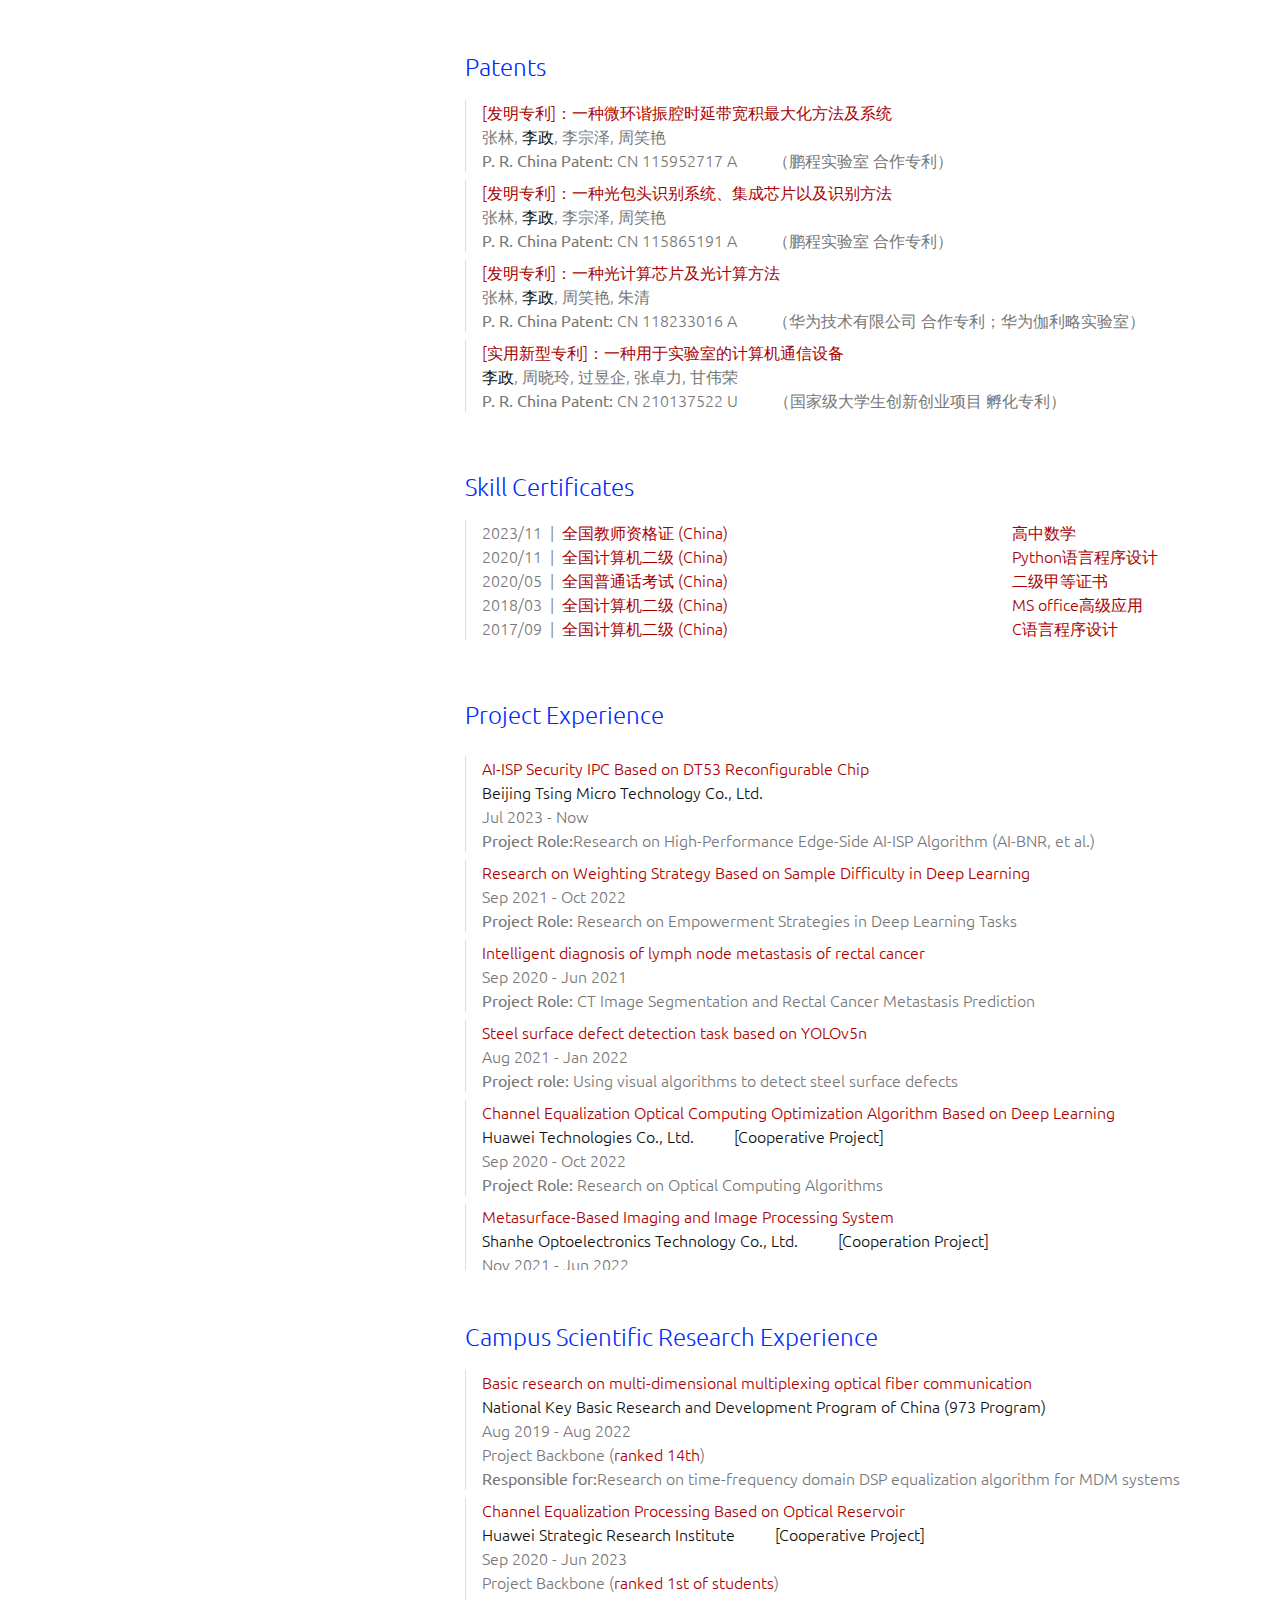
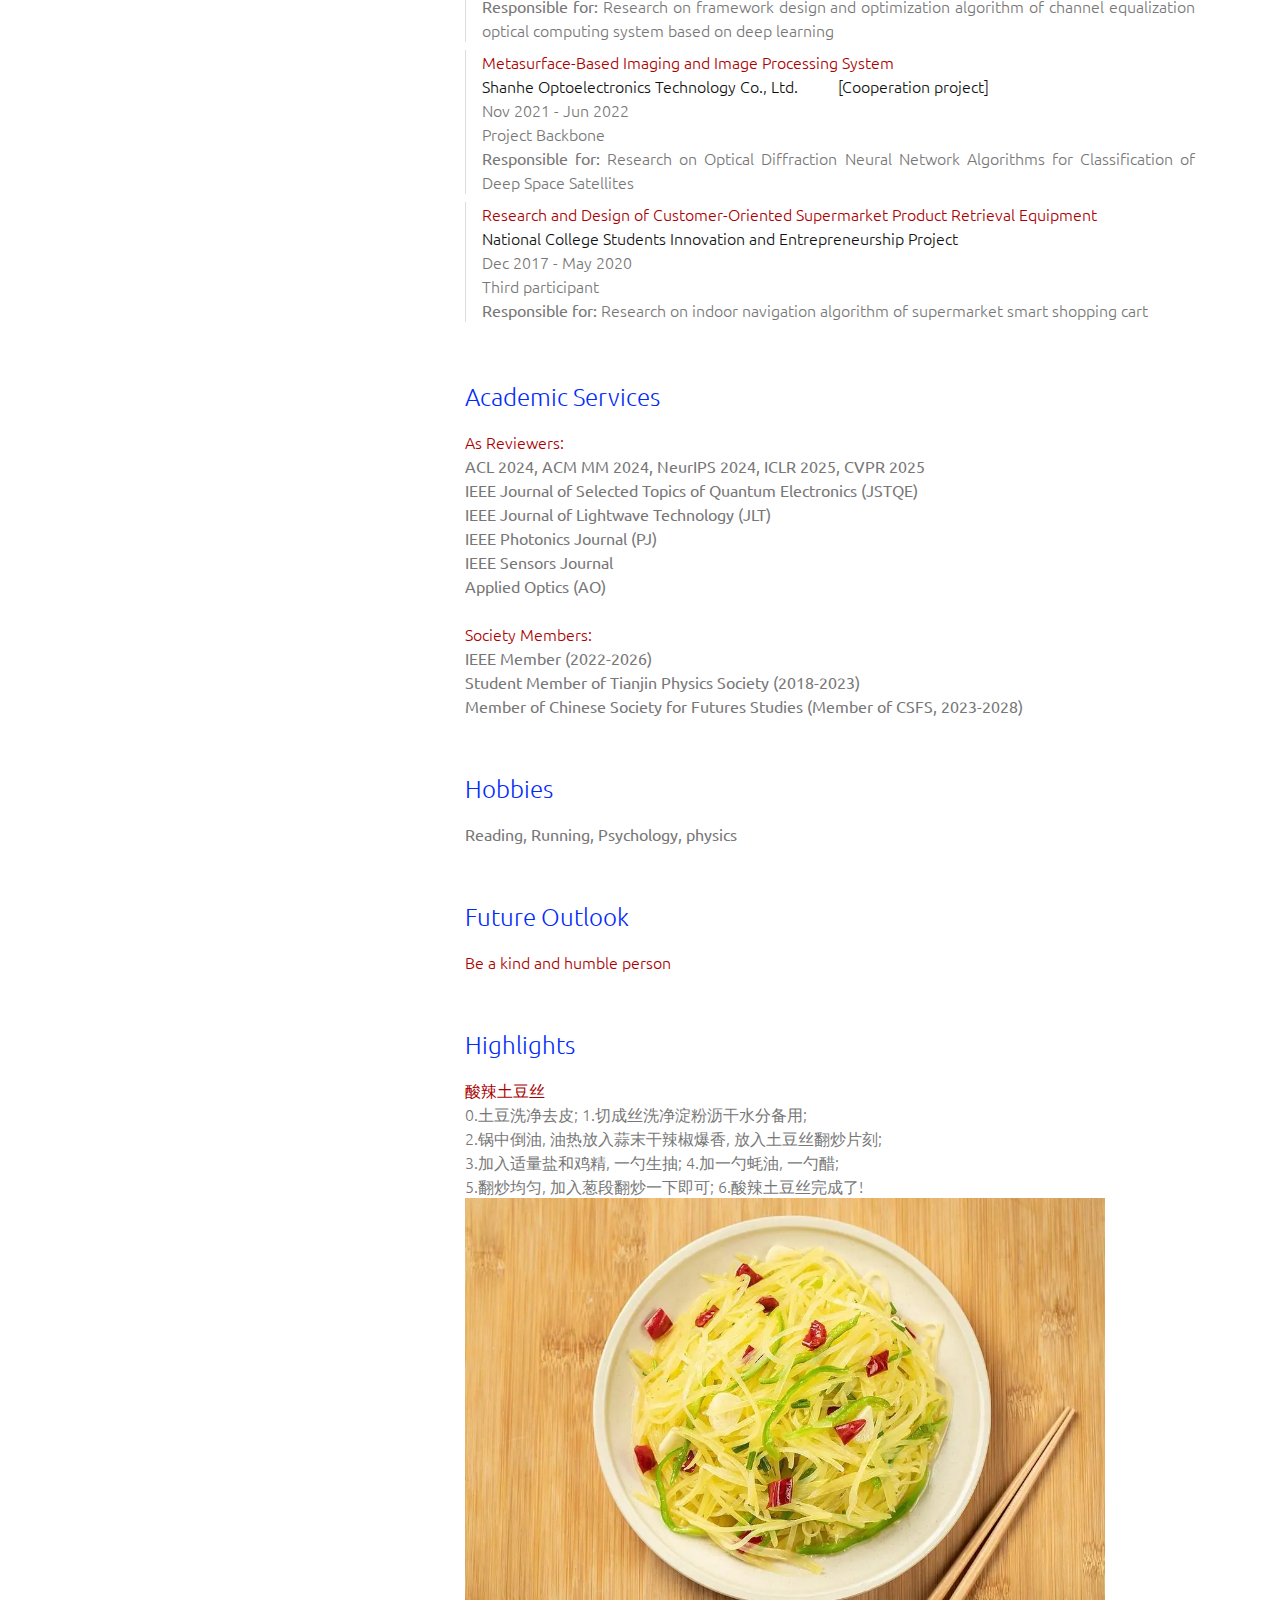
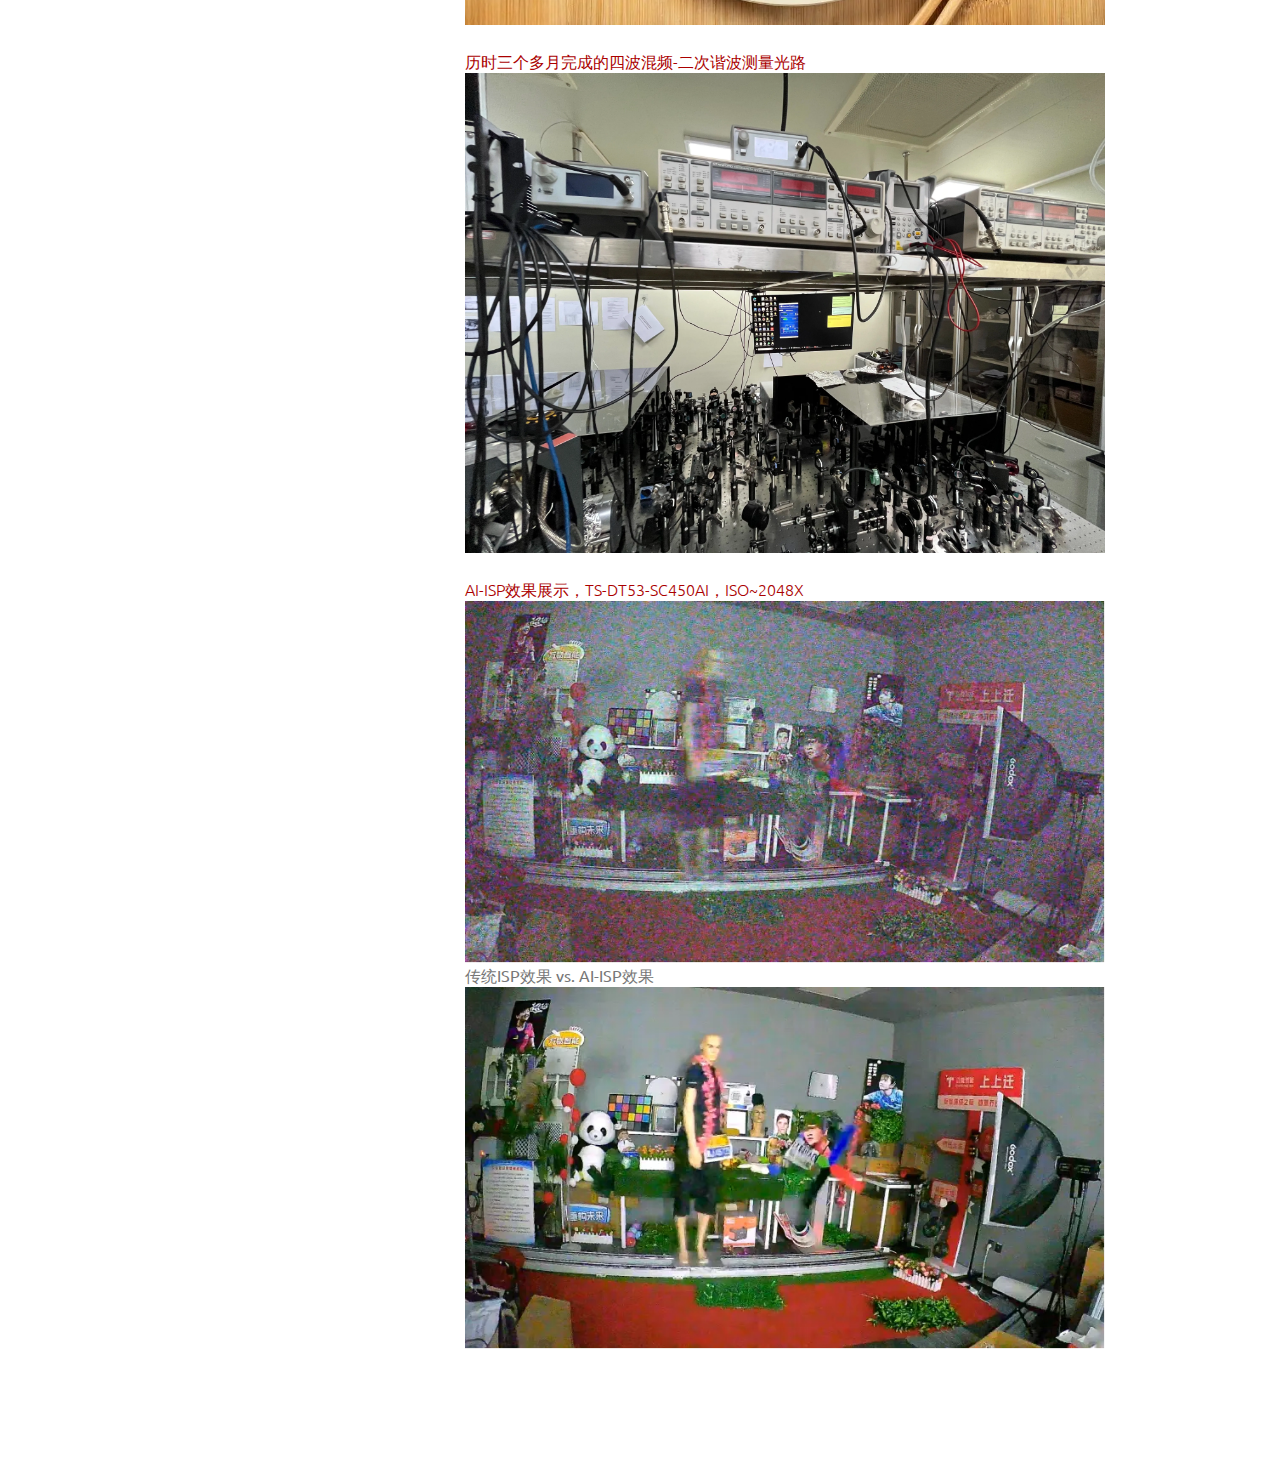
==== commit 18eecc18: "Update index_en.html" ====
--- a/index_en.html
+++ b/index_en.html
@@ -45,7 +45,7 @@
 	             <a href="index.html">Home</a>  | <a href="#awardss">Awards</a> | <a href="#publicationss">Publications</a> | <a href="#projectss">Projects</a> | <a href="index_en.html">English</a>
 	    </div>
              <div class="name pb-4">Qianyu Chu</div>
-             <img src="./images/mes.webp" class="img-fluid profilepic" alt="Pratik profile photo" width="320">
+             <img src="./images/mes.webp" class="img-fluid profilepic" alt="Pratik profile photo" width="220">
              <div class="pt-5">
 <!-- <a id="icon_cv" class="tag had" href="assets/LZCV.pdf" target="_blank" ><i class="had fas fa-file-alt"></i> &nbsp; Resume</a><br>-->
                <a id="icon_email" class="tag had" href="mailto:zhemglee@tju.edu.cn" target="_blank"><i class="fas fa-envelope"></i>&nbsp; Email </a><br>
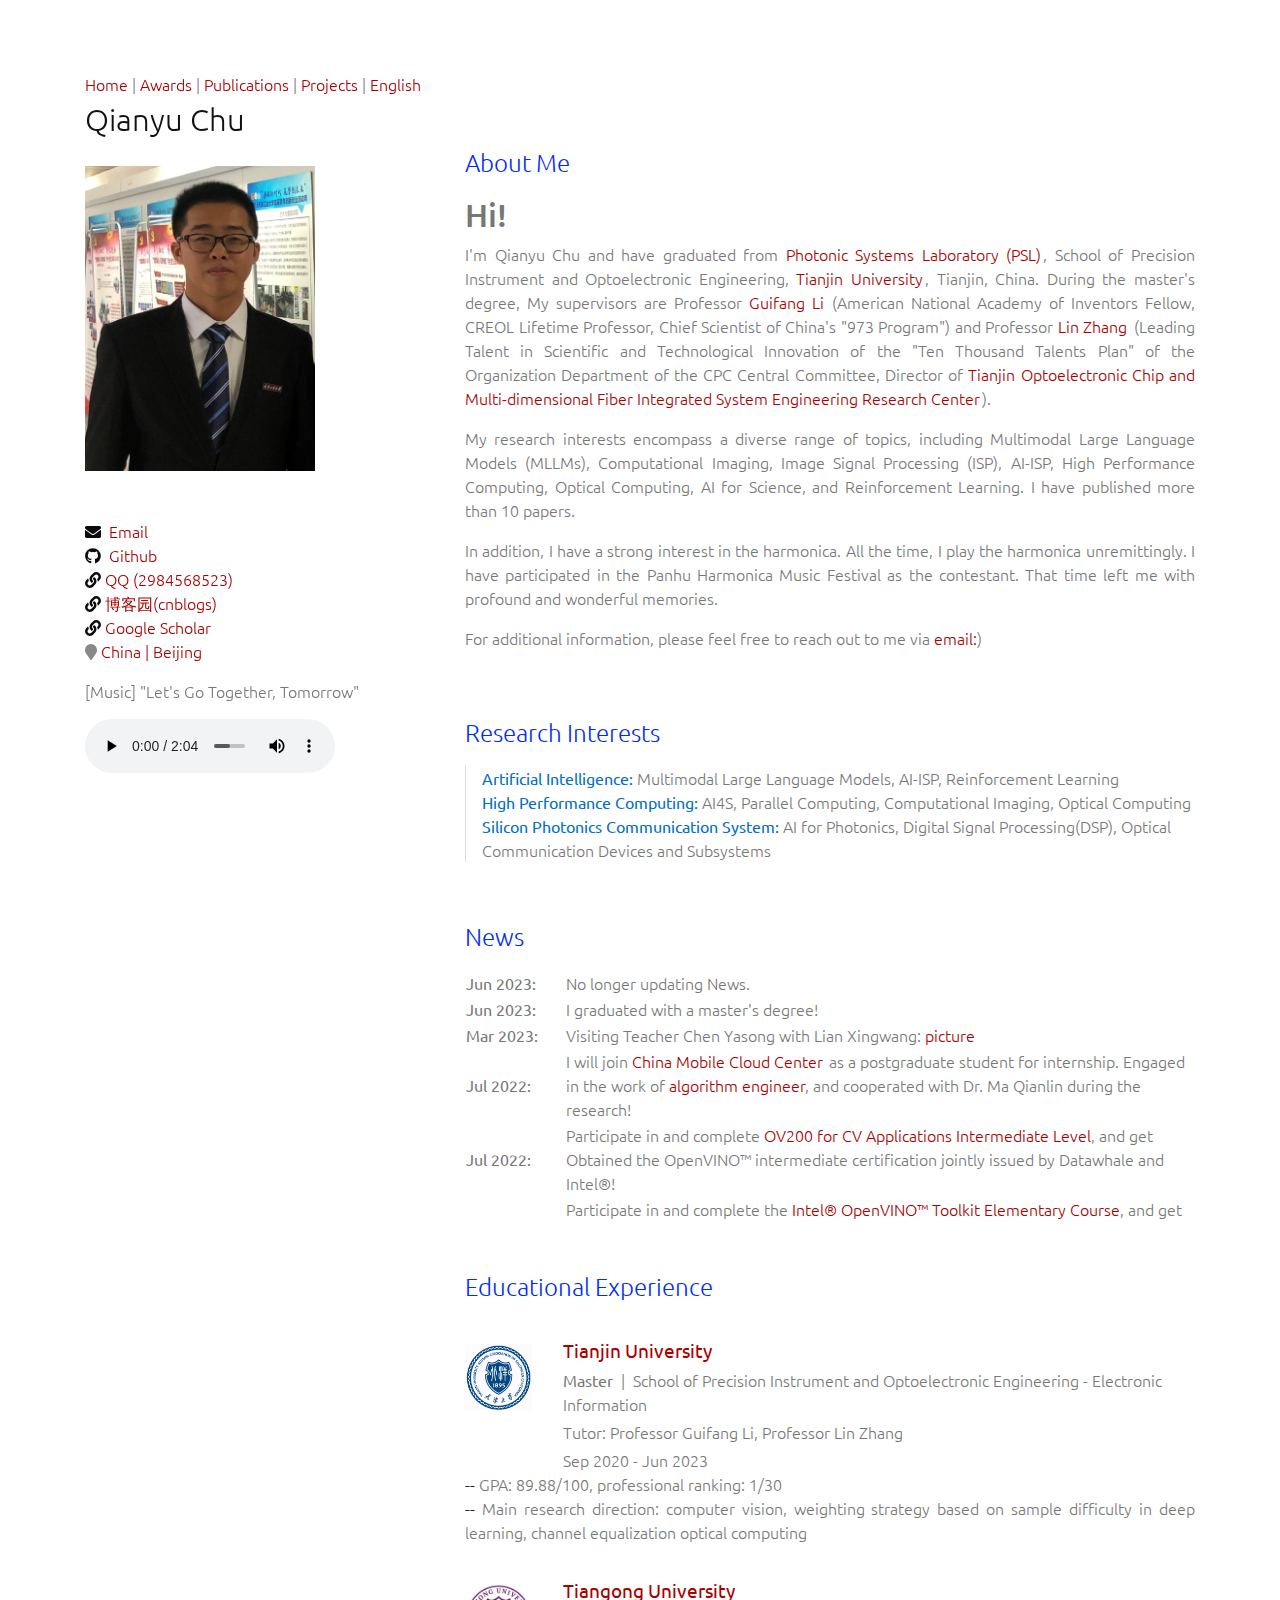
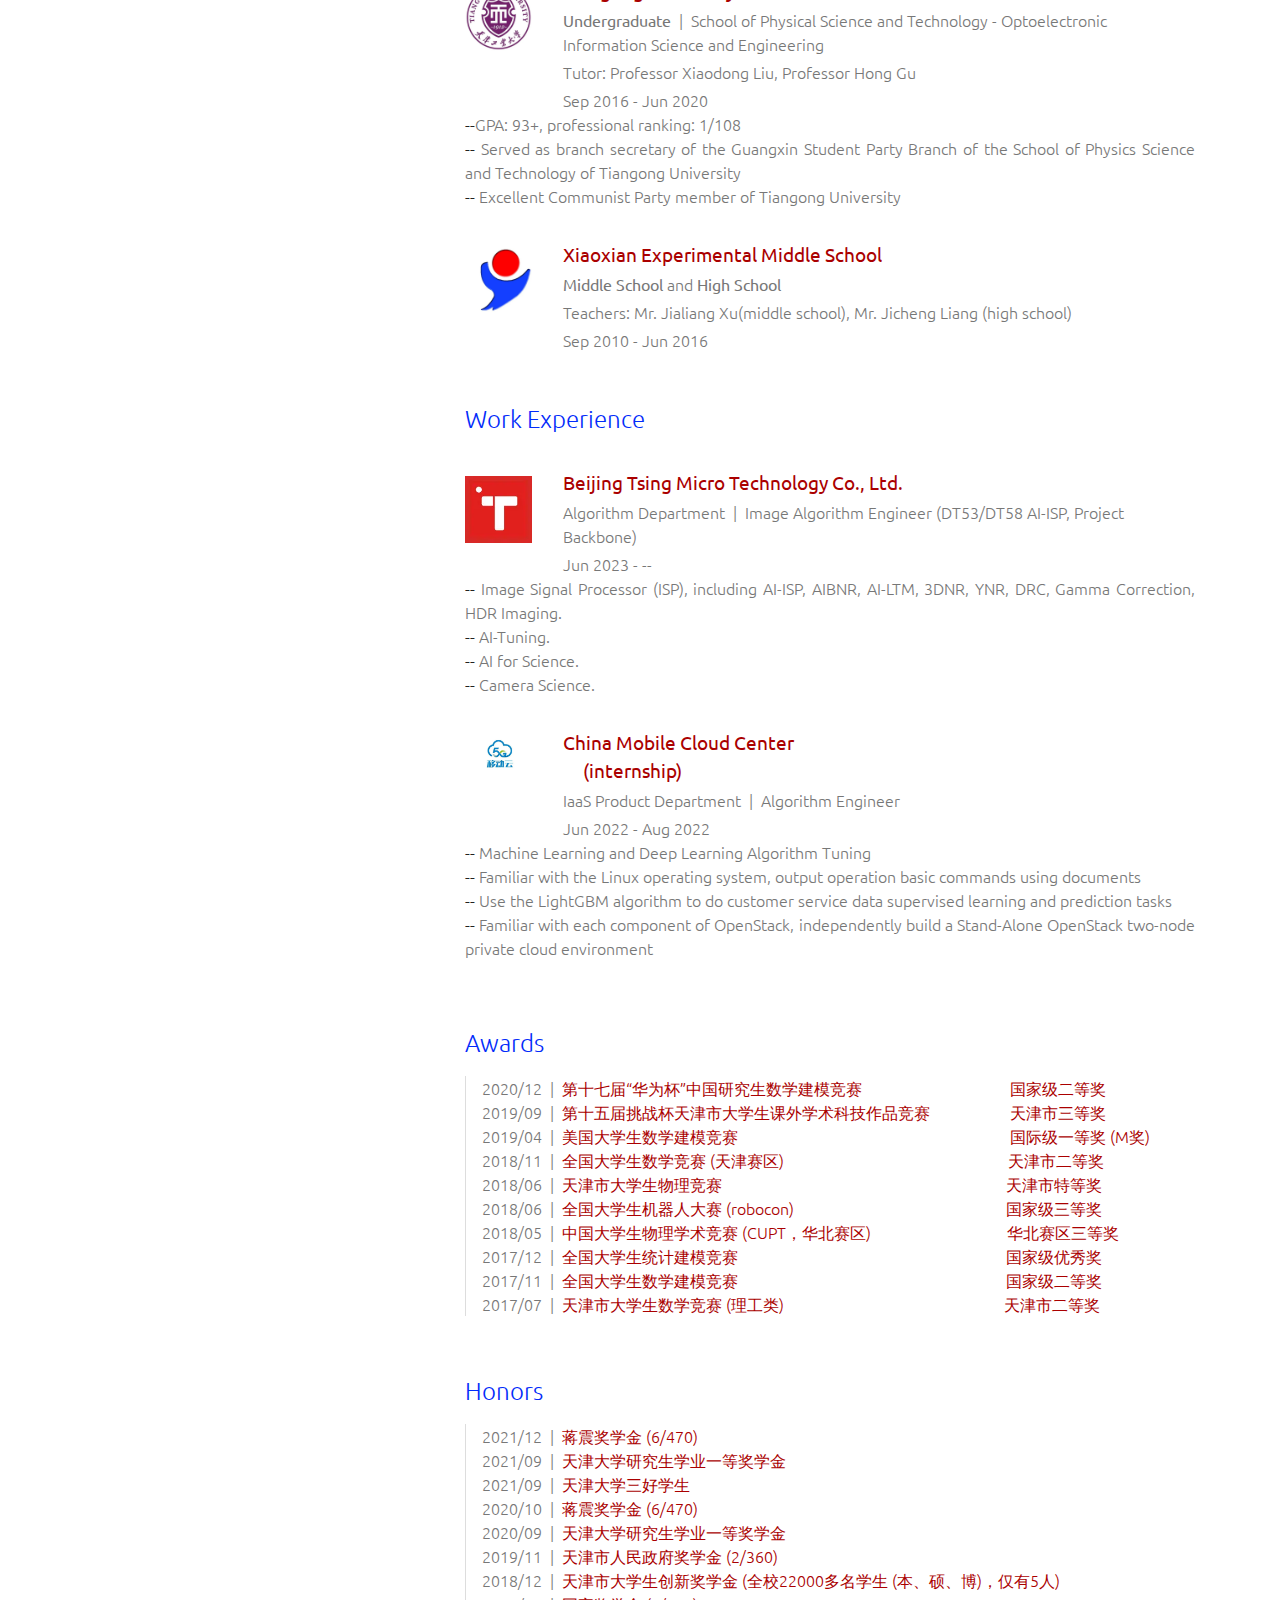
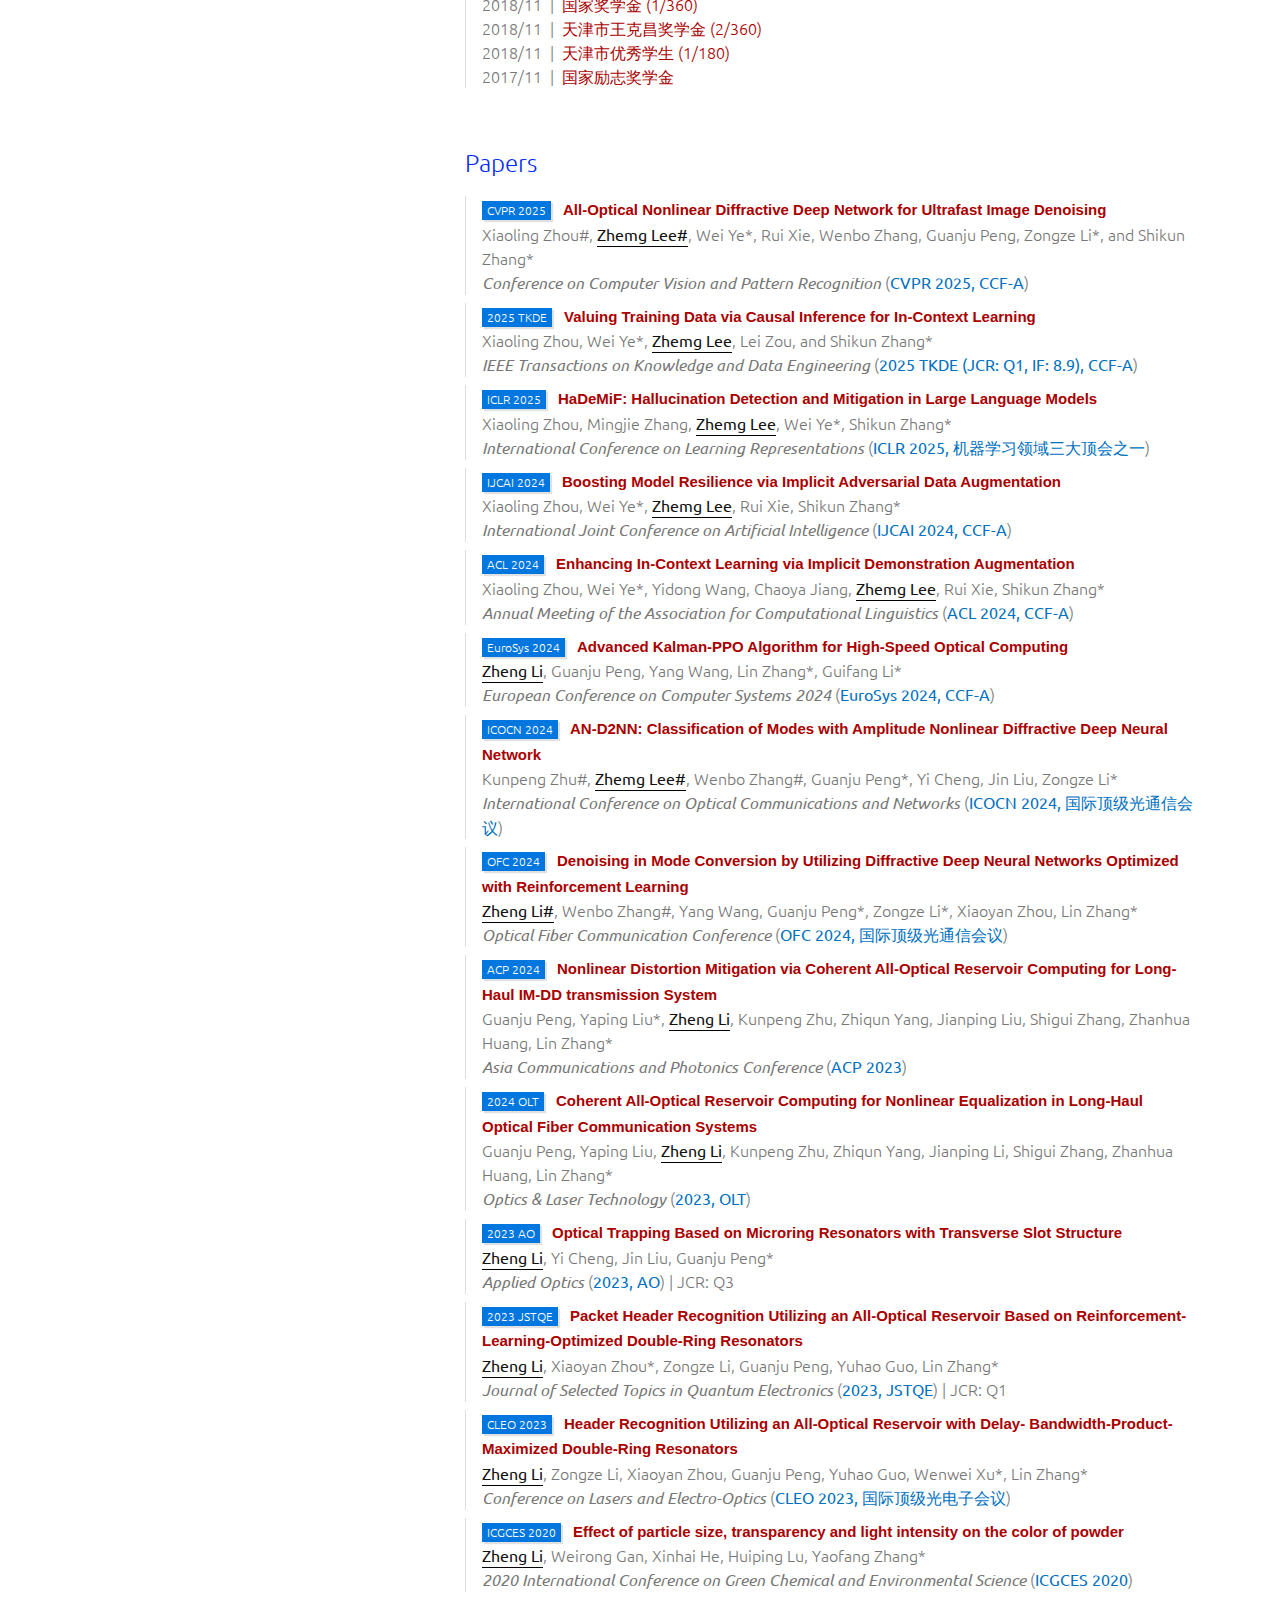
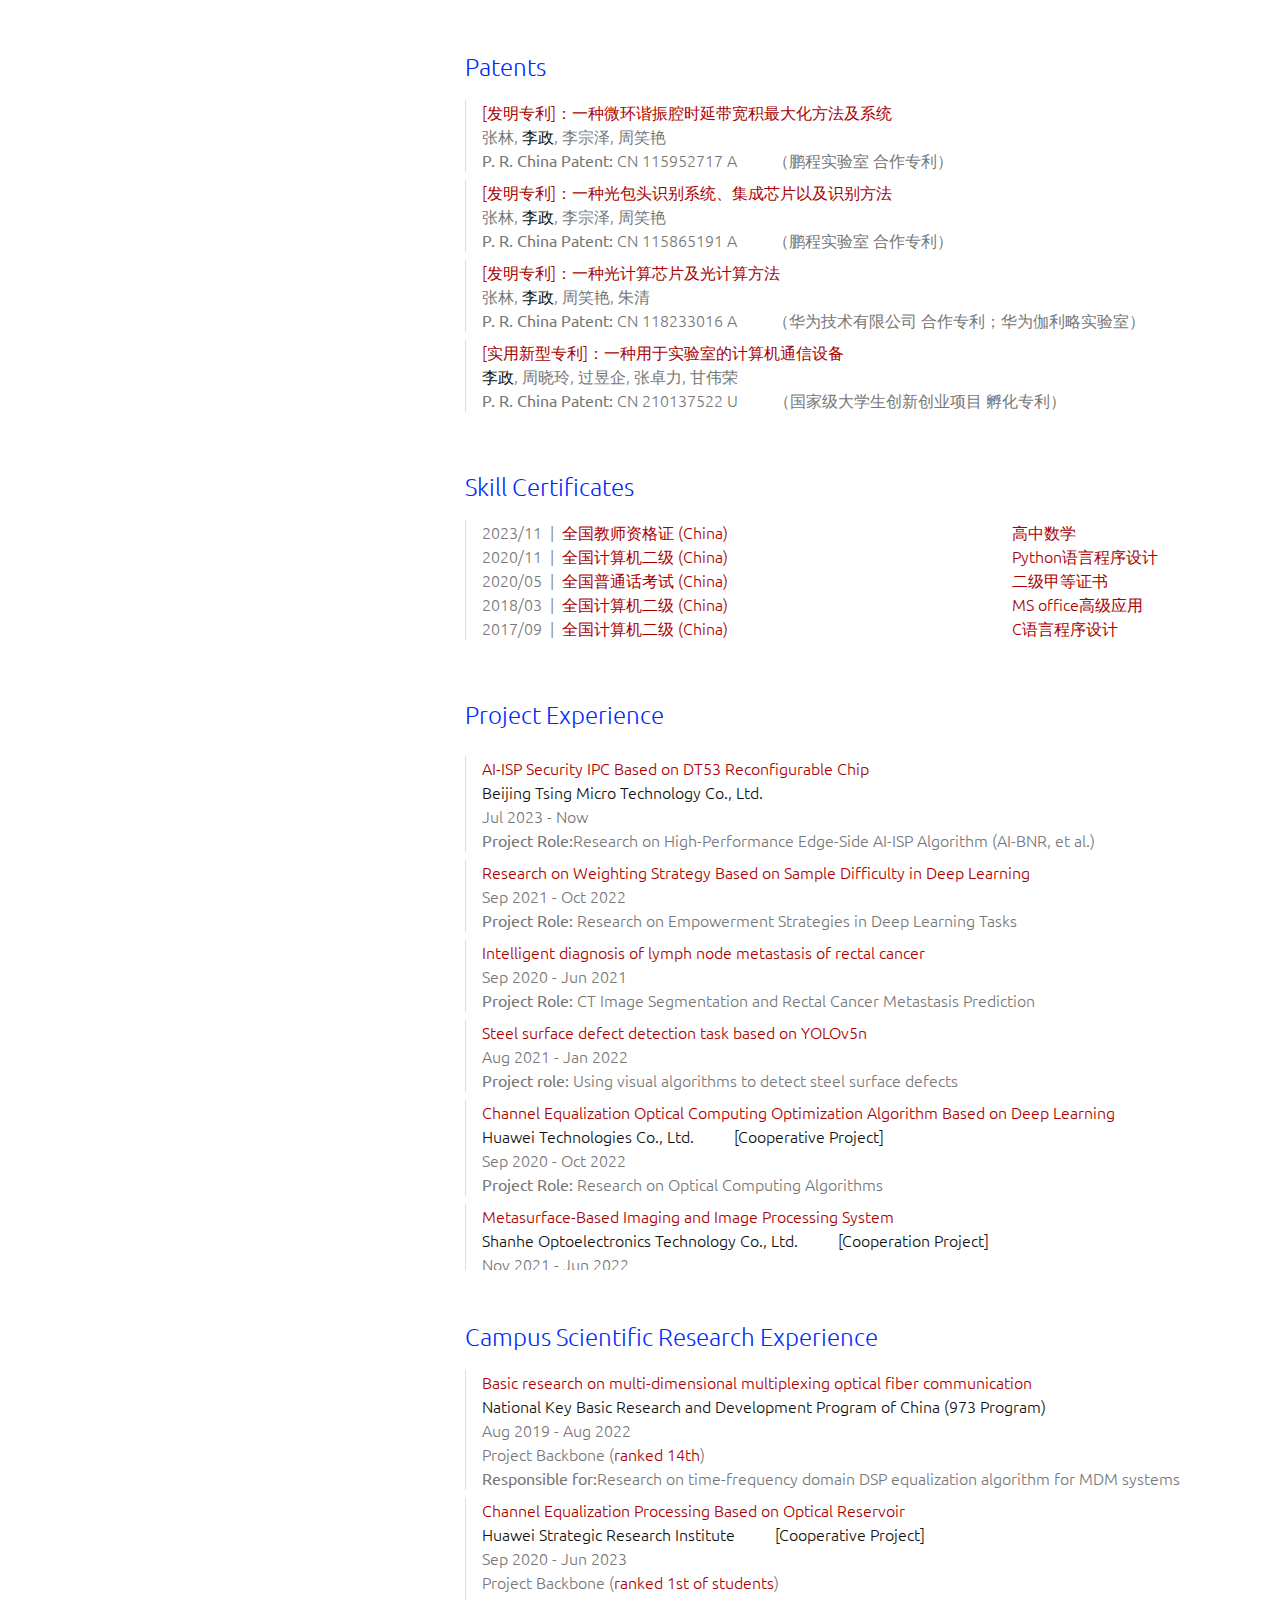
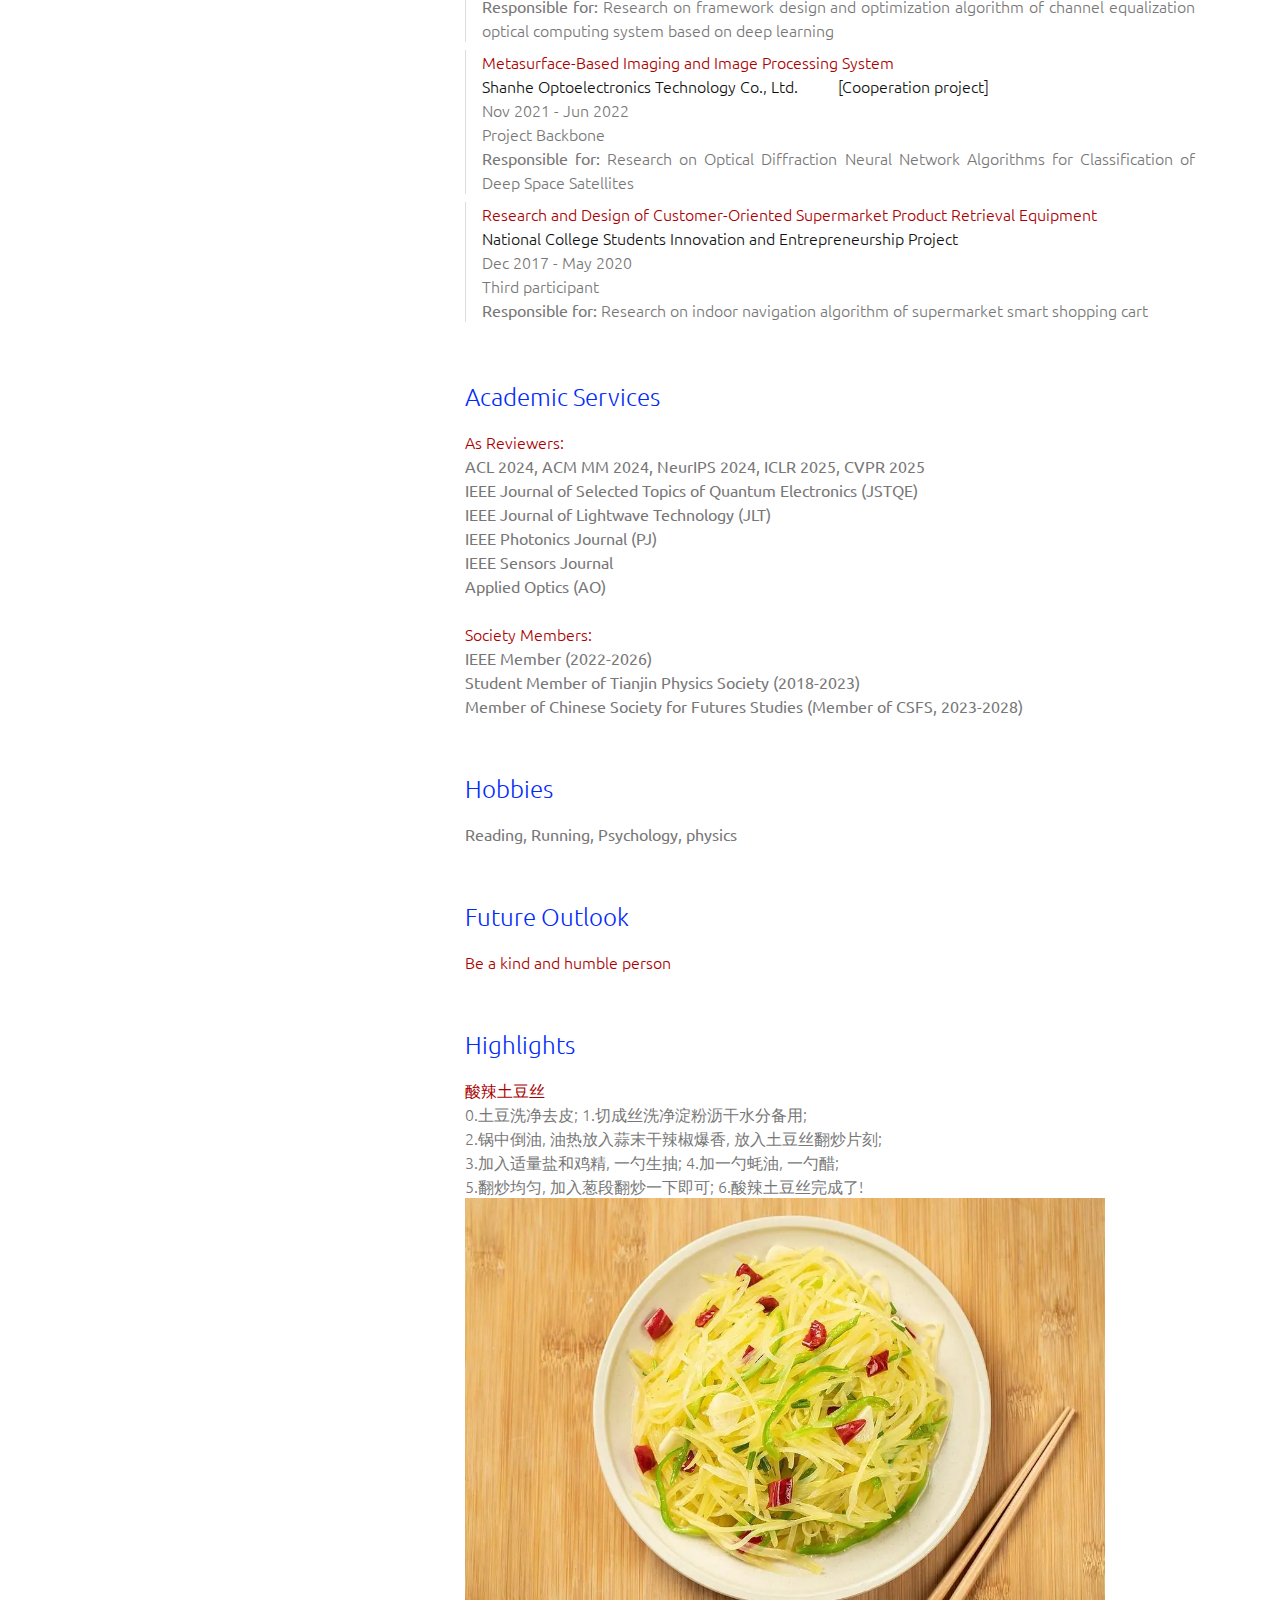
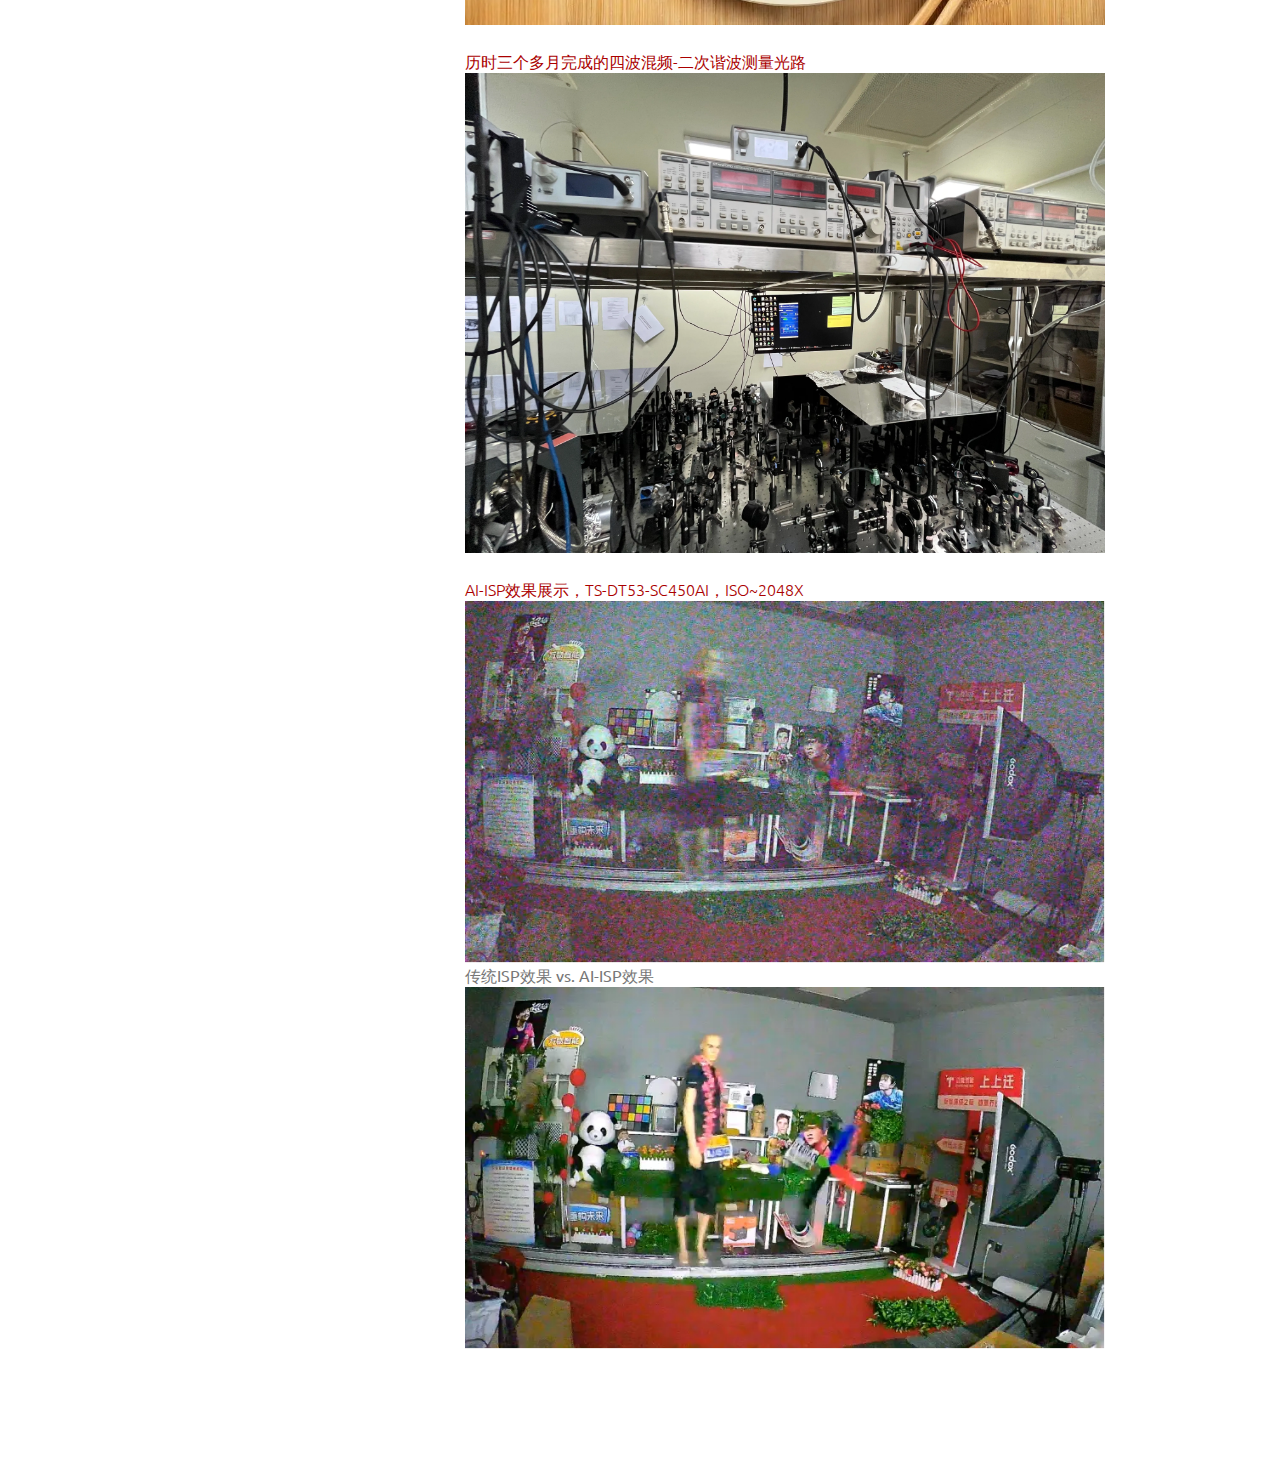
==== commit ce3cef22: "Update index_en.html" ====
--- a/index_en.html
+++ b/index_en.html
@@ -45,7 +45,7 @@
 	             <a href="index.html">Home</a>  | <a href="#awardss">Awards</a> | <a href="#publicationss">Publications</a> | <a href="#projectss">Projects</a> | <a href="index_en.html">English</a>
 	    </div>
              <div class="name pb-4">Qianyu Chu</div>
-             <img src="./images/mes.webp" class="img-fluid profilepic" alt="Pratik profile photo" width="220">
+             <img src="./images/mes2.webp" class="img-fluid profilepic" alt="Pratik profile photo" width="230">
              <div class="pt-5">
 <!-- <a id="icon_cv" class="tag had" href="assets/LZCV.pdf" target="_blank" ><i class="had fas fa-file-alt"></i> &nbsp; Resume</a><br>-->
                <a id="icon_email" class="tag had" href="mailto:zhemglee@tju.edu.cn" target="_blank"><i class="fas fa-envelope"></i>&nbsp; Email </a><br>
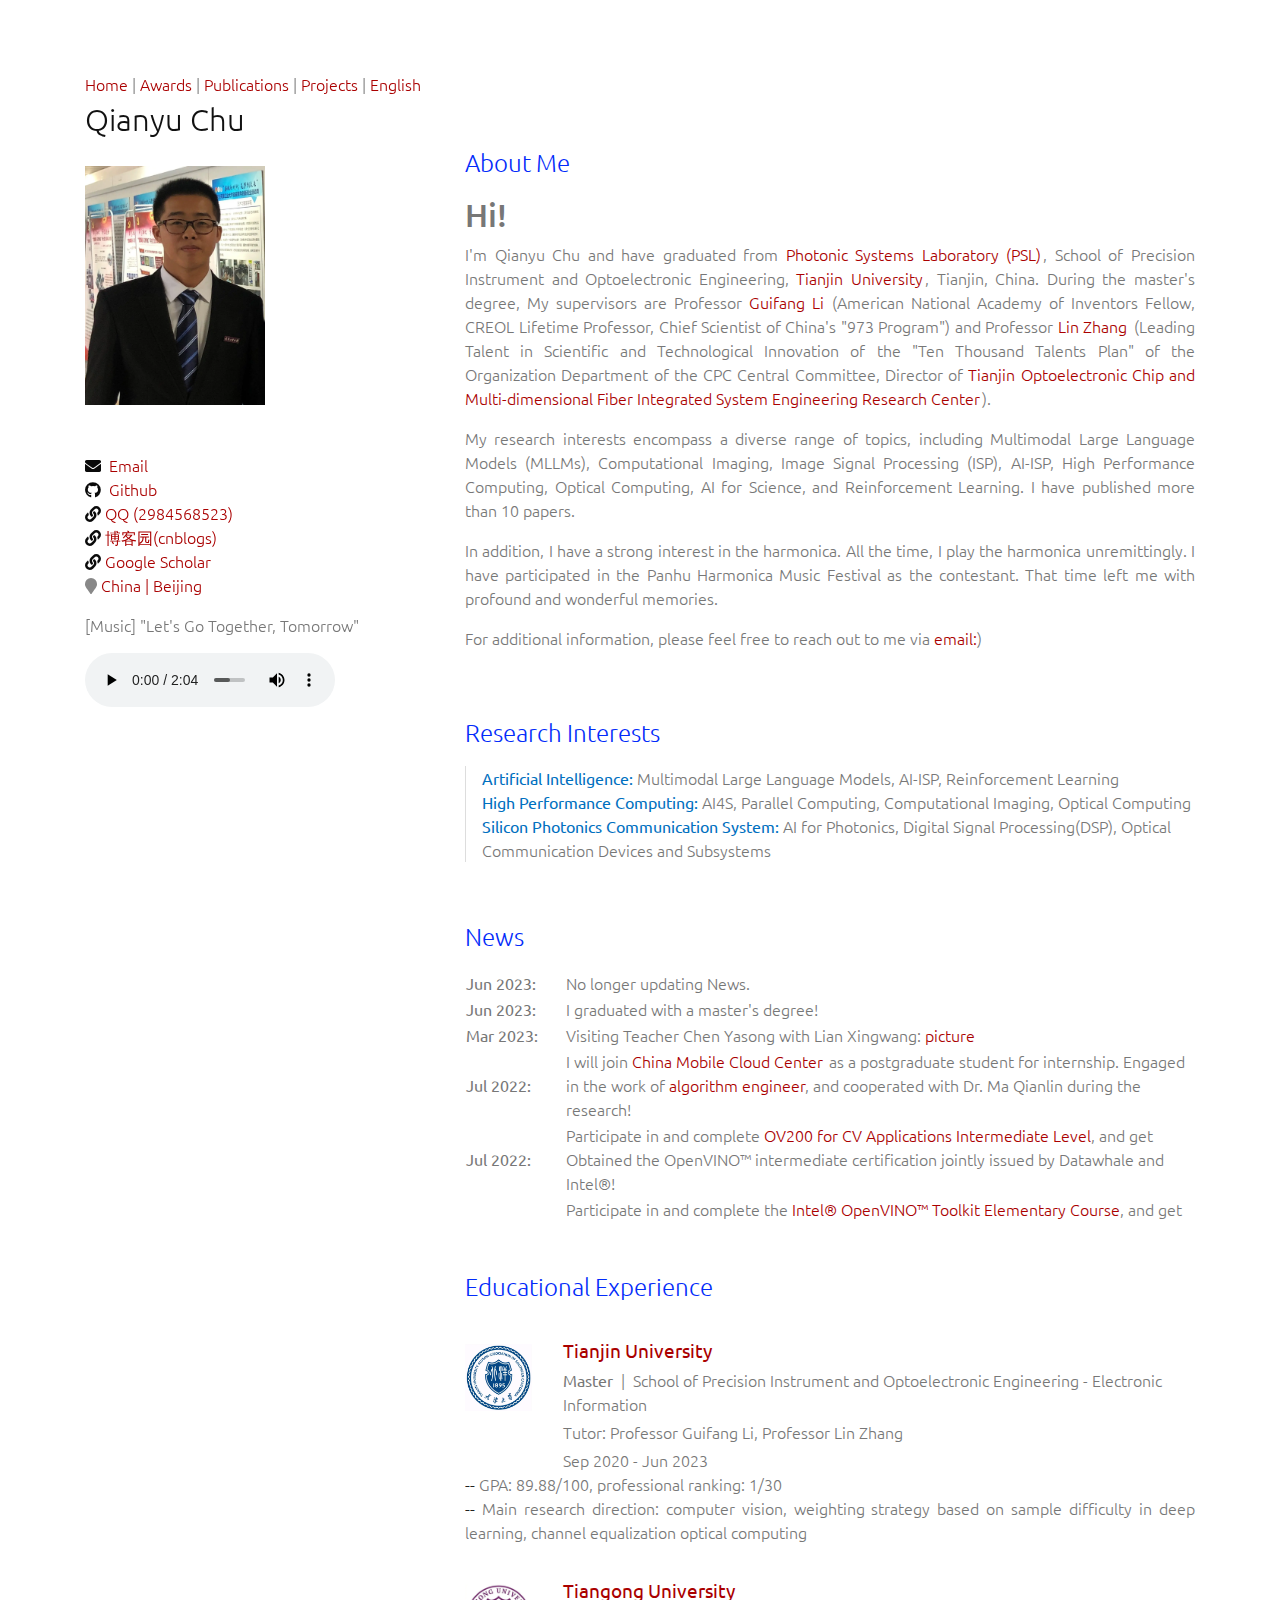
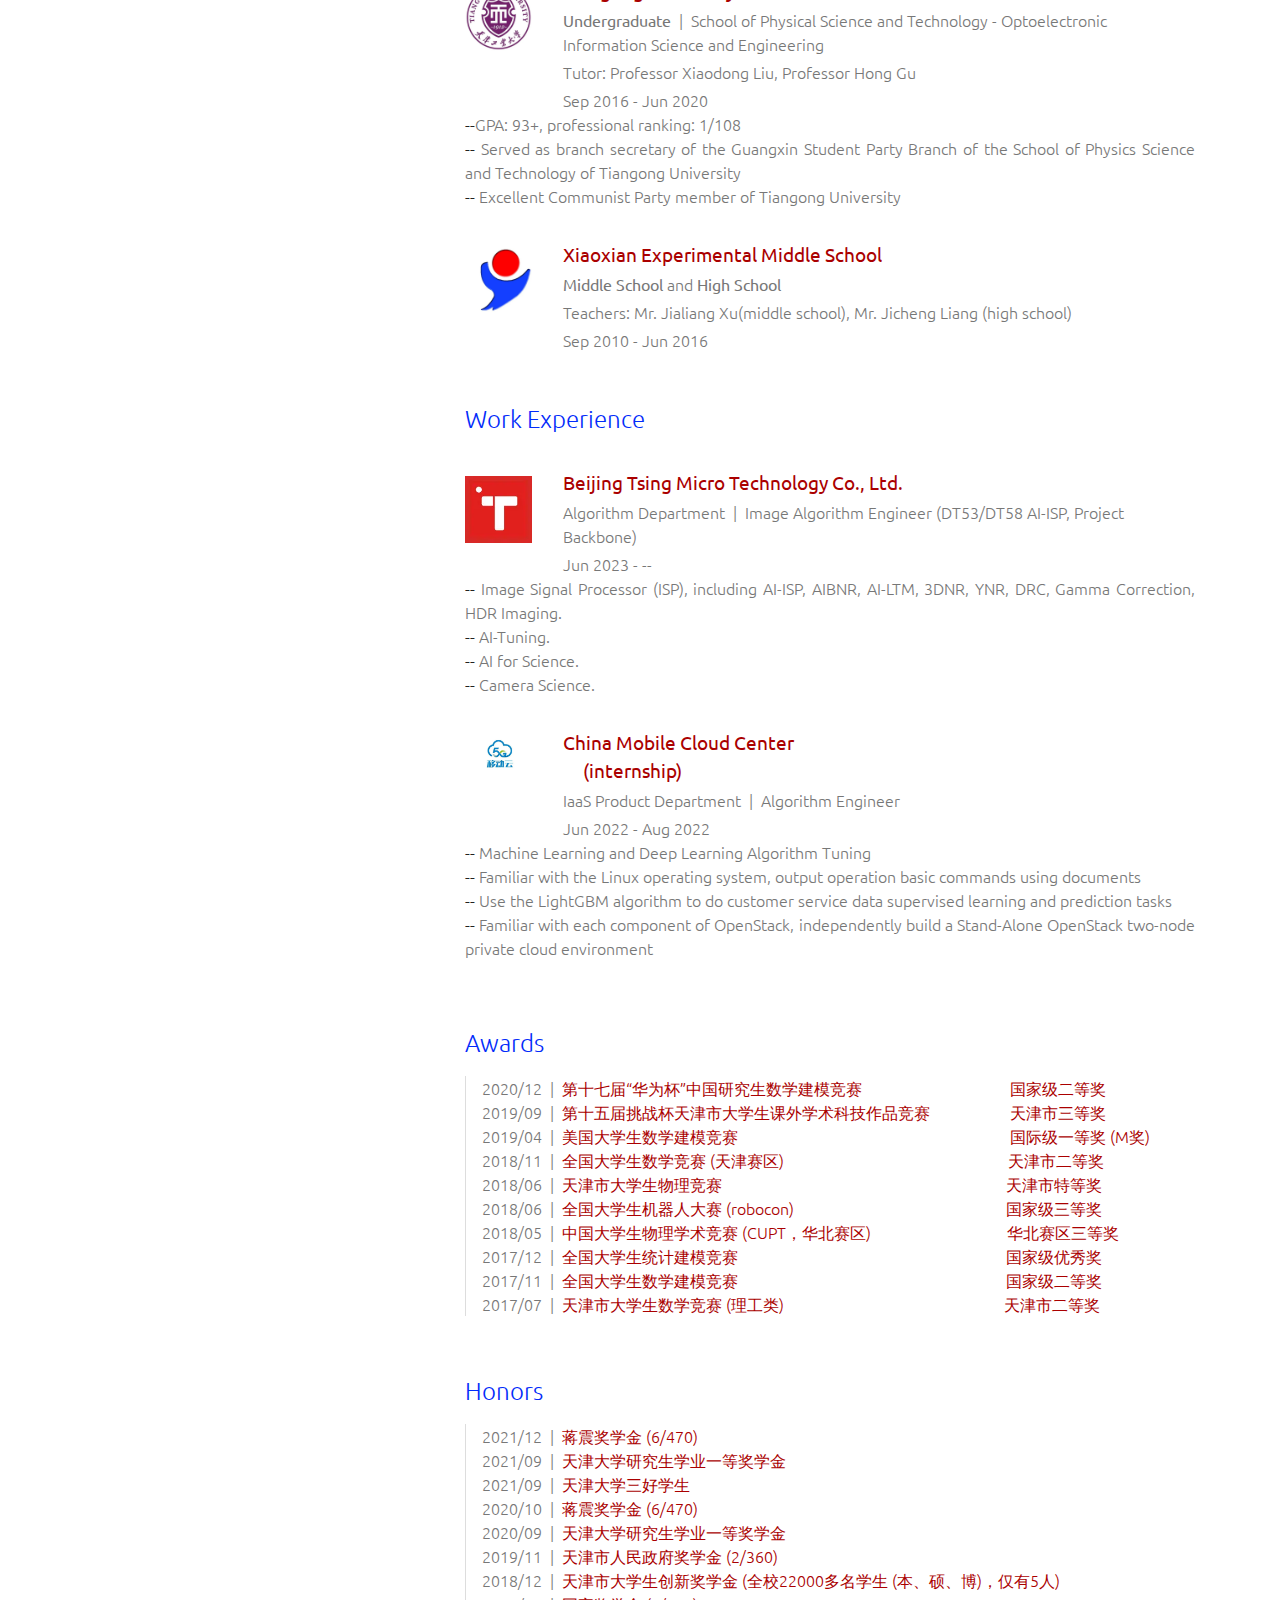
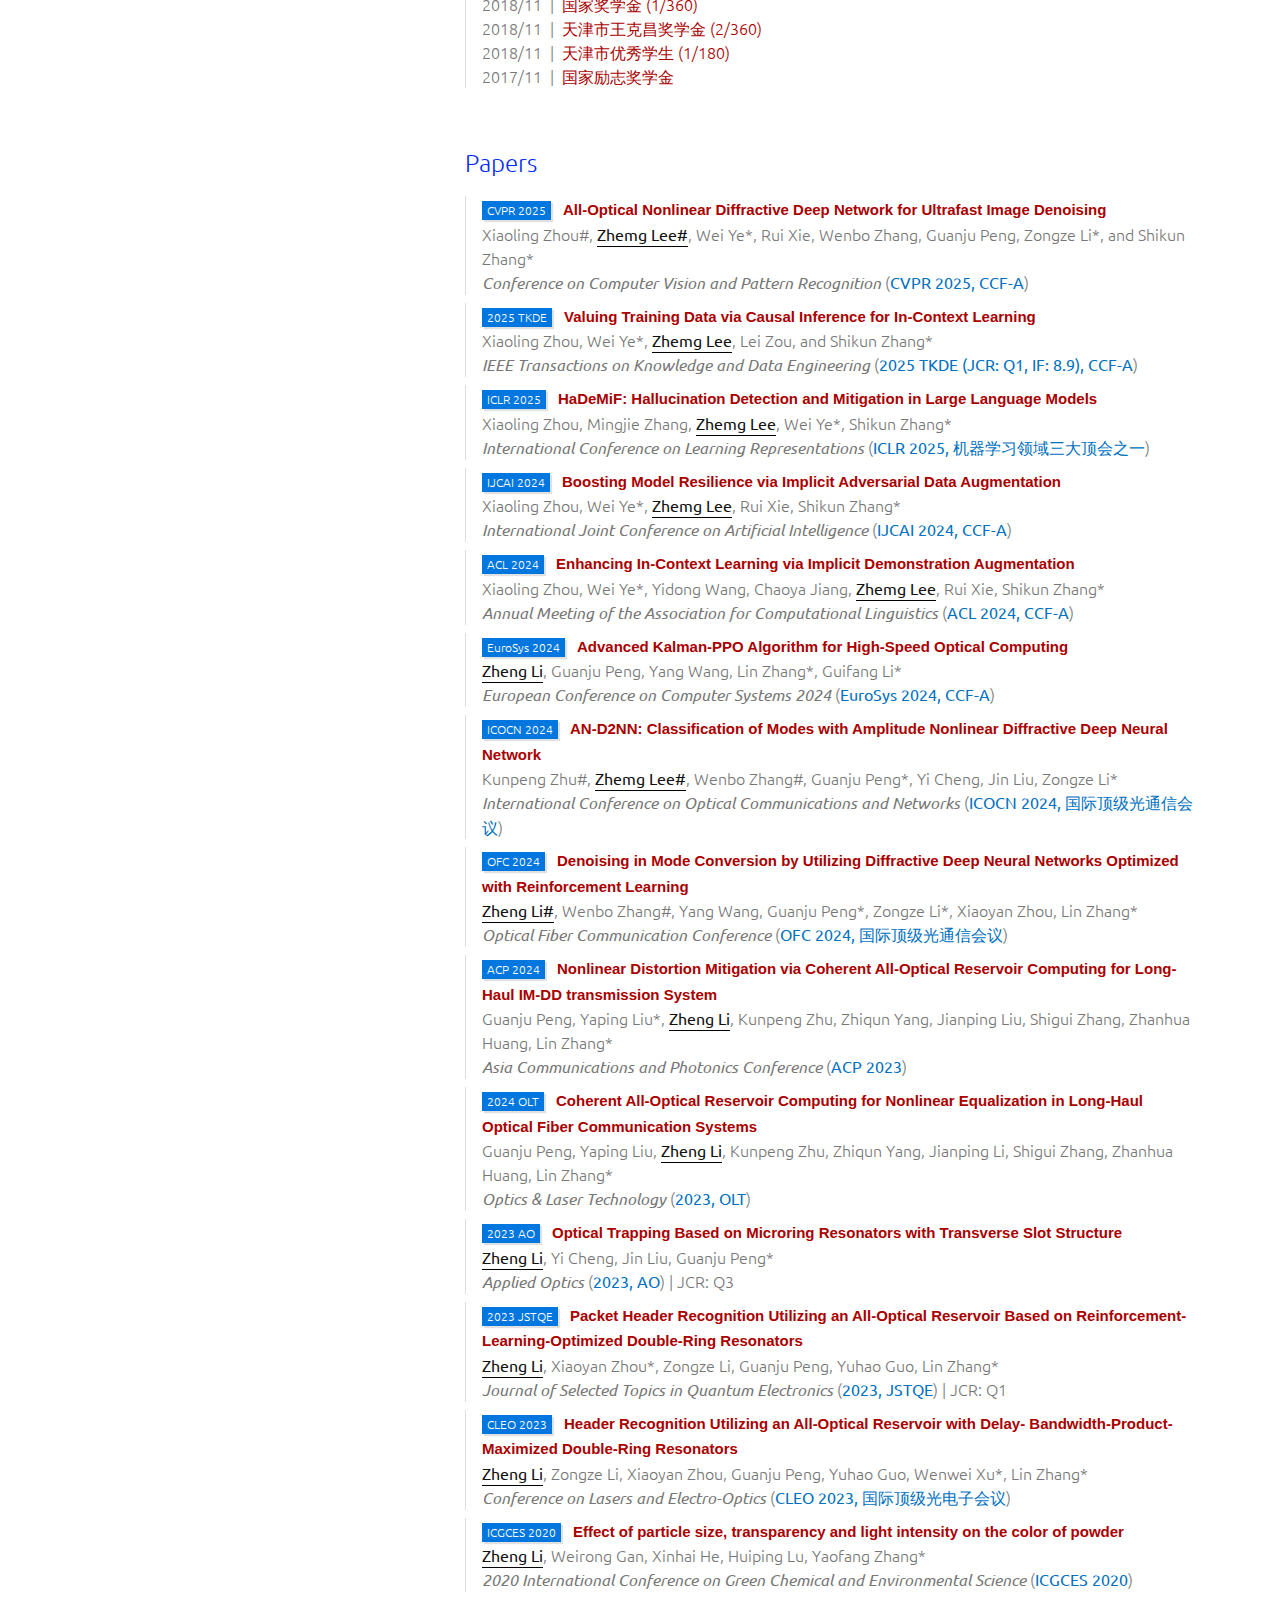
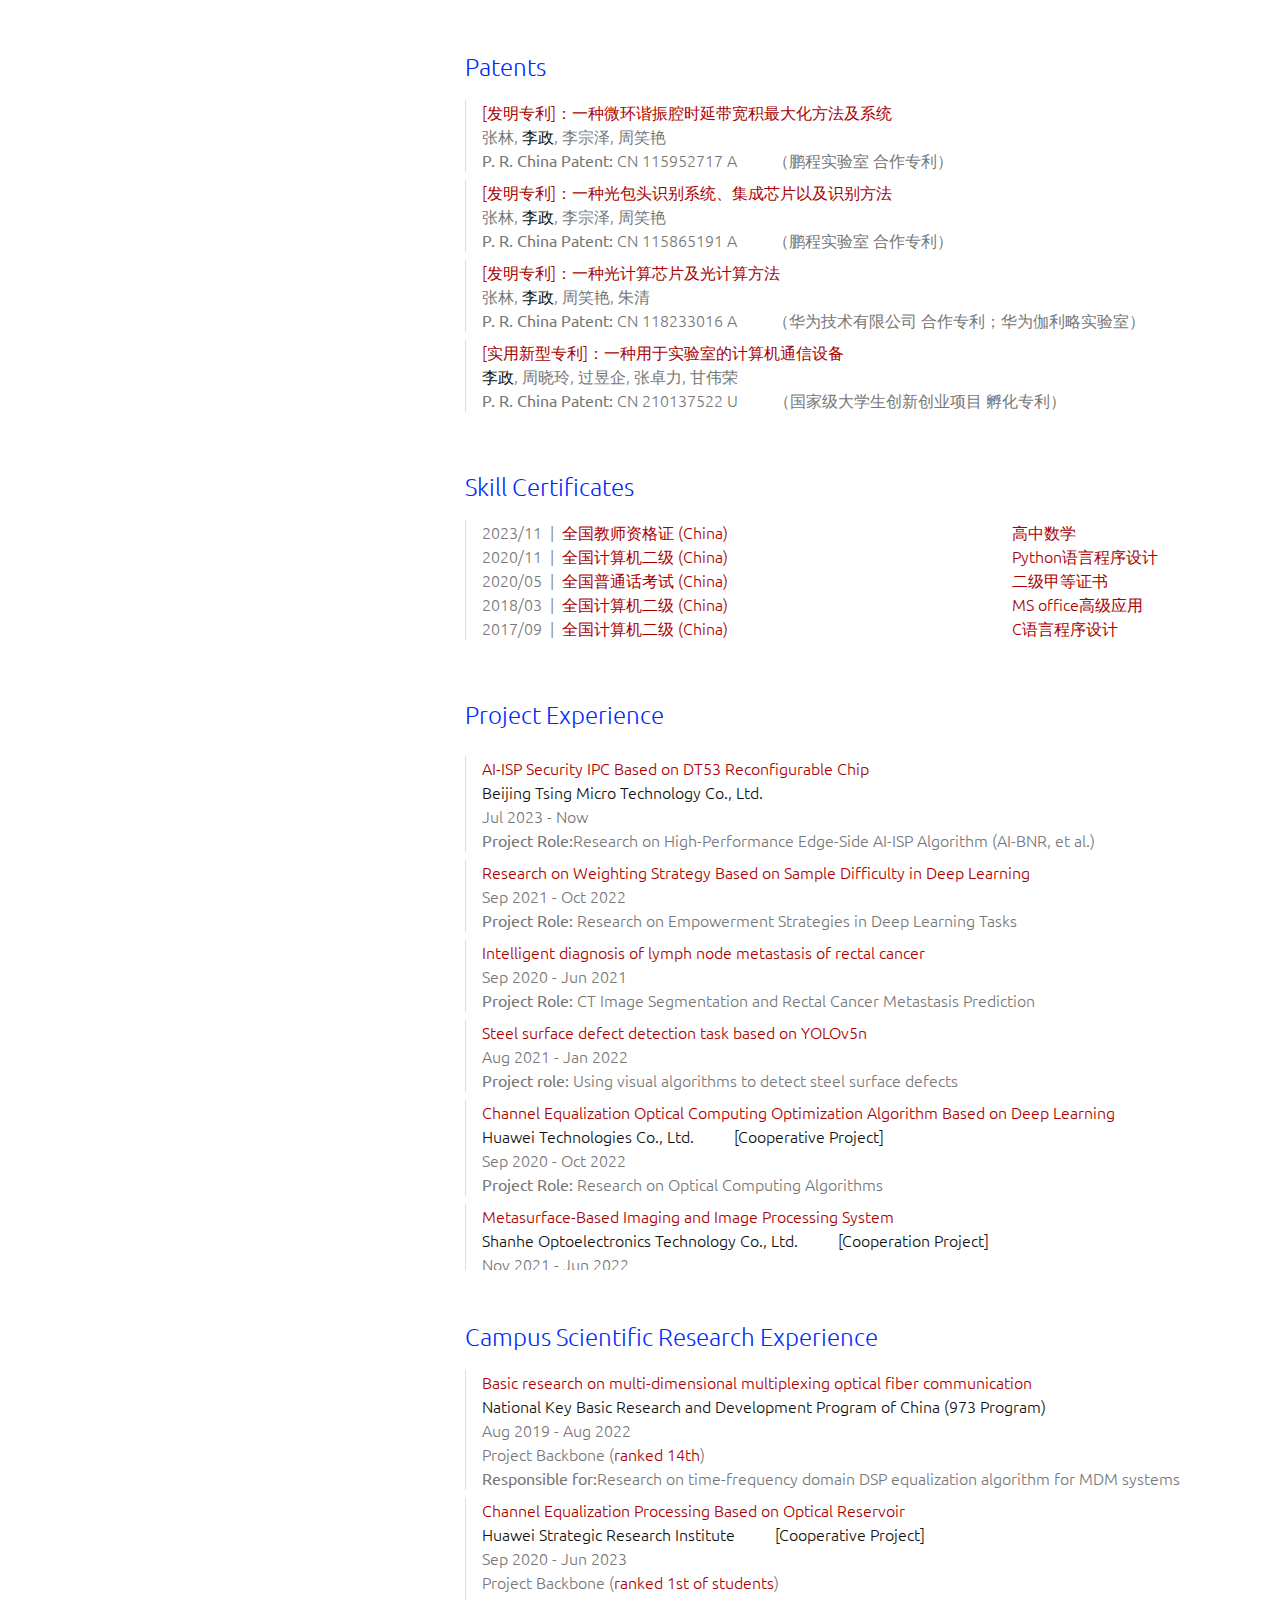
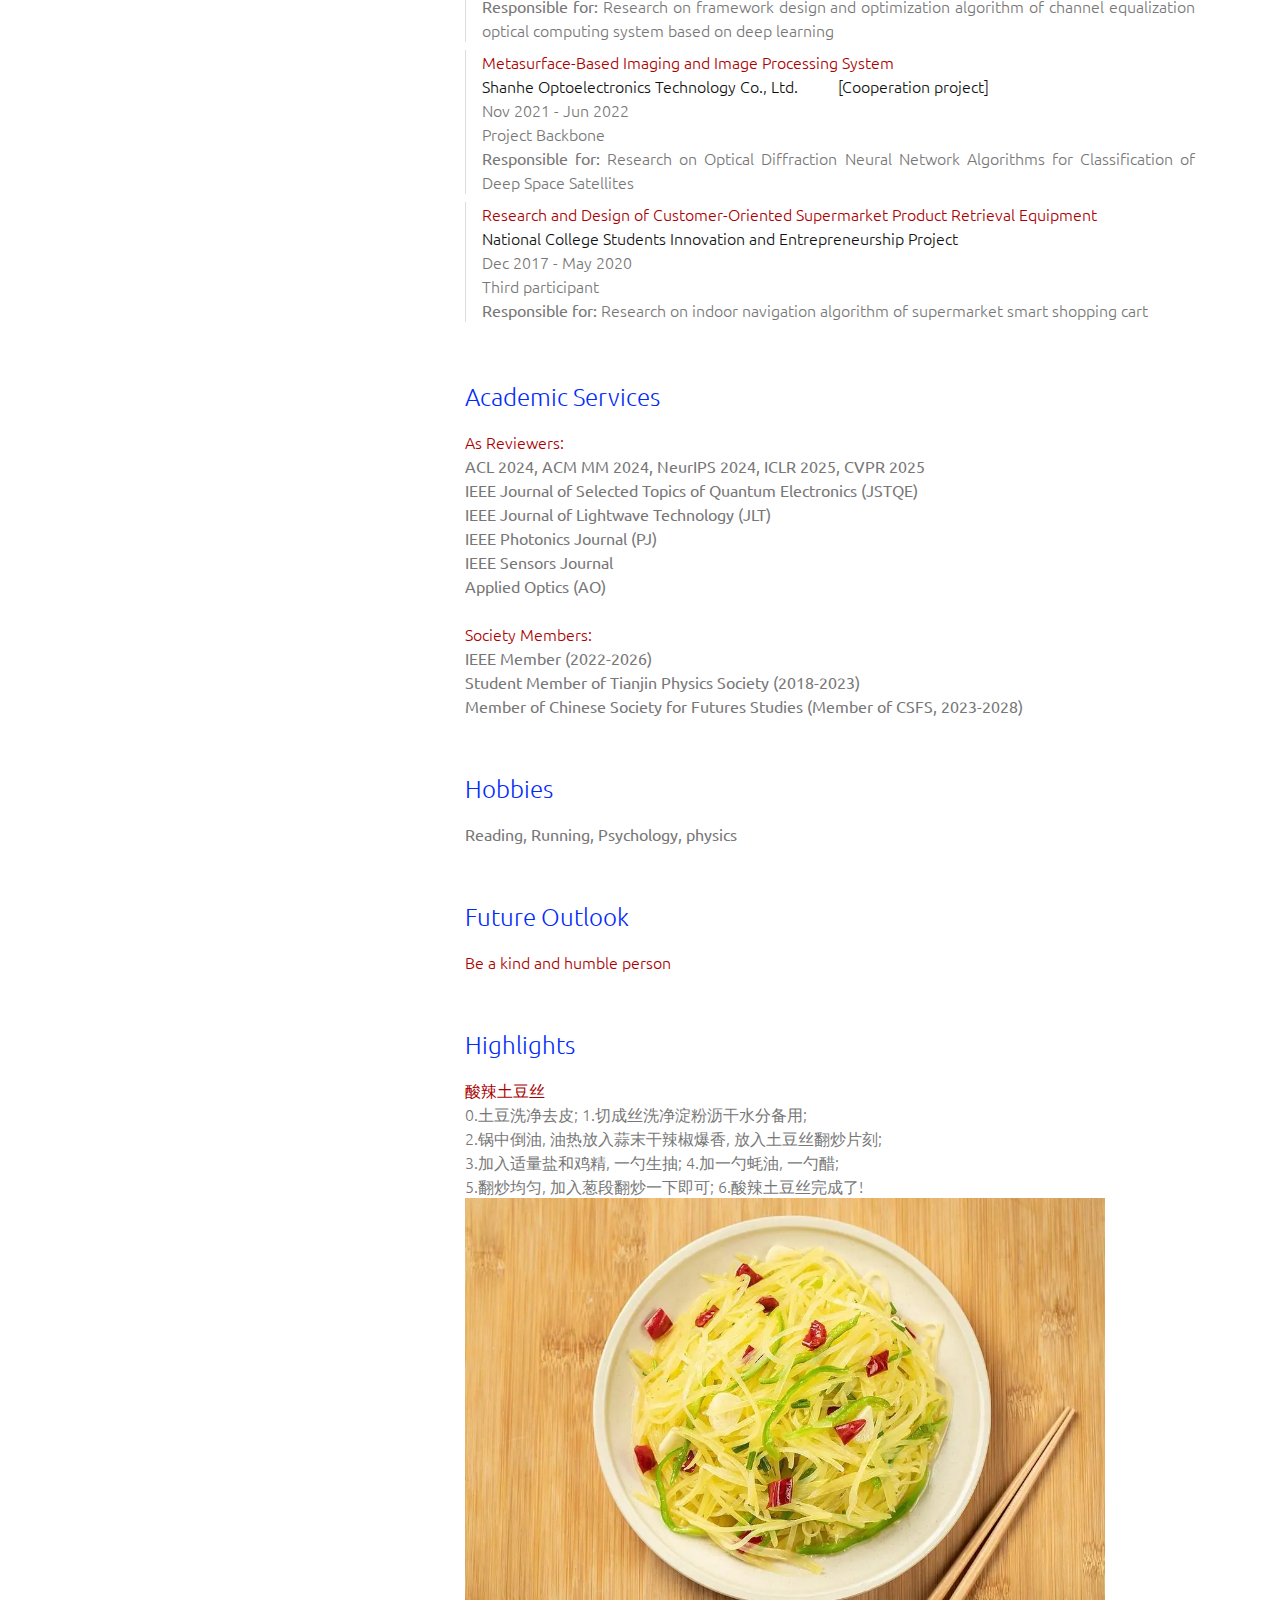
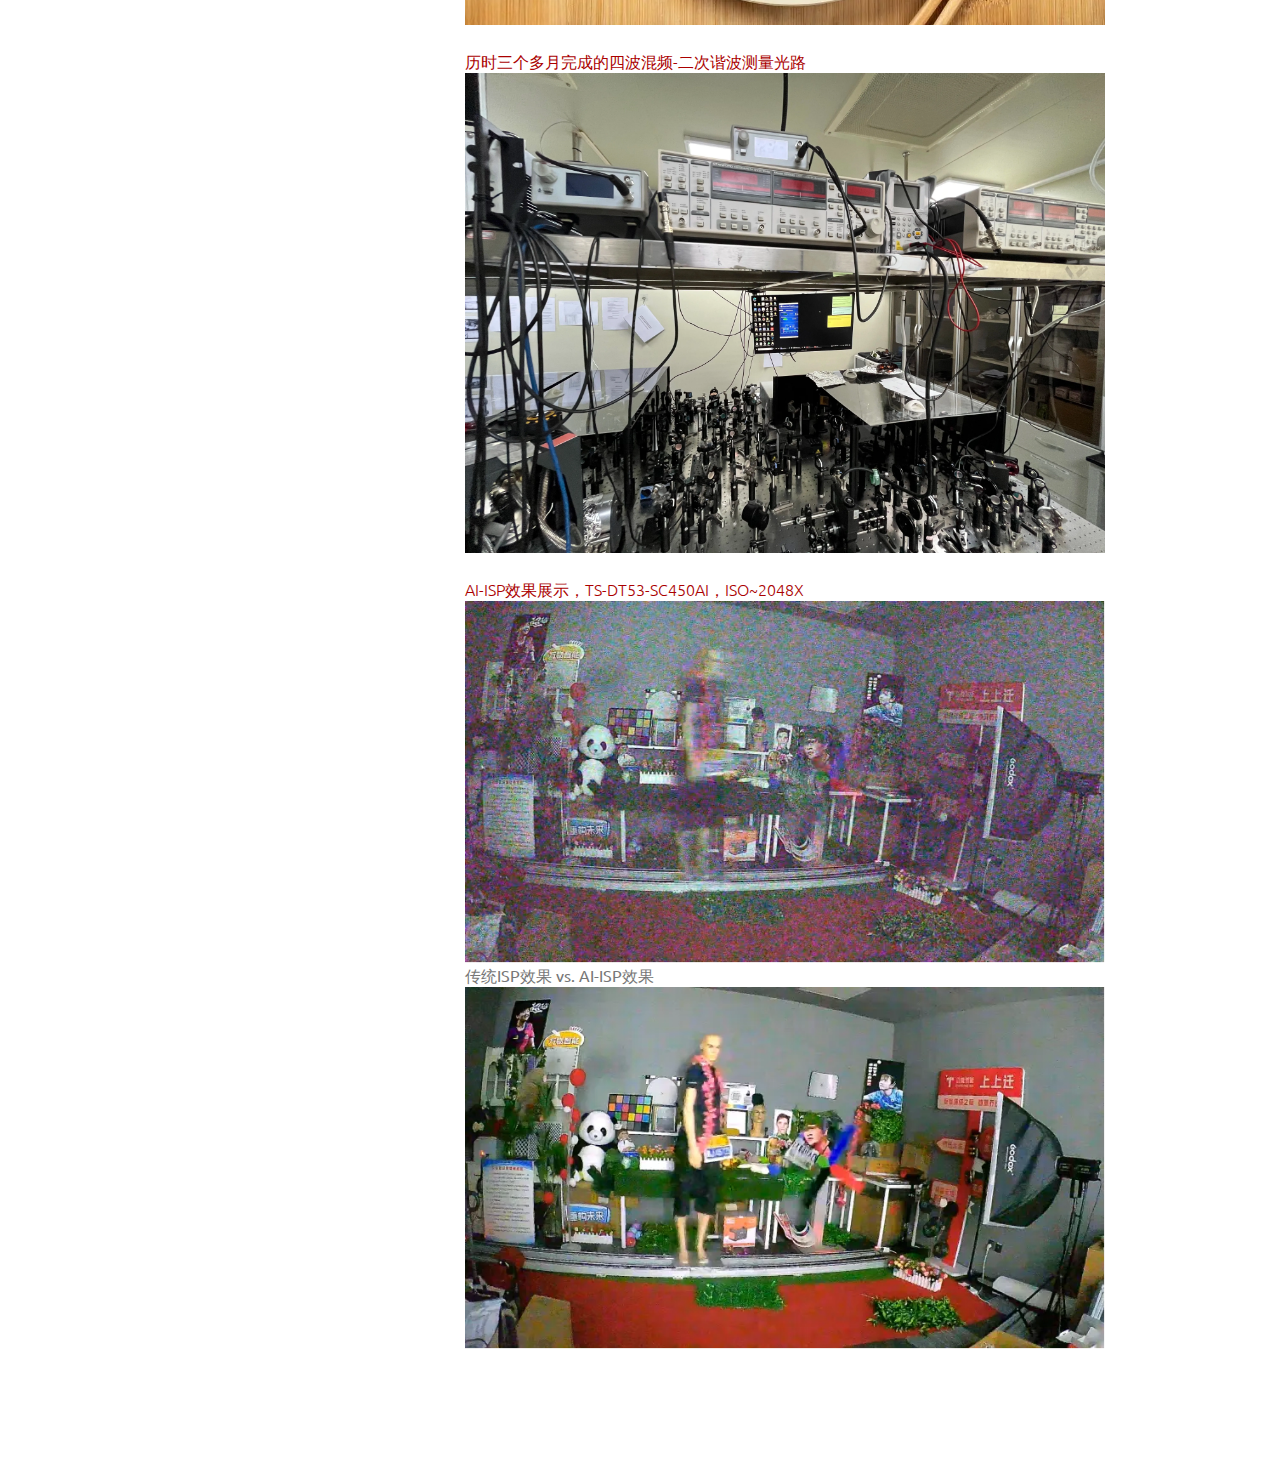
==== commit e93917e2: "Update index_en.html" ====
--- a/index_en.html
+++ b/index_en.html
@@ -45,7 +45,7 @@
 	             <a href="index.html">Home</a>  | <a href="#awardss">Awards</a> | <a href="#publicationss">Publications</a> | <a href="#projectss">Projects</a> | <a href="index_en.html">English</a>
 	    </div>
              <div class="name pb-4">Qianyu Chu</div>
-             <img src="./images/mes2.webp" class="img-fluid profilepic" alt="Pratik profile photo" width="230">
+             <img src="./images/mes2.webp" class="img-fluid profilepic" alt="Pratik profile photo" width="180">
              <div class="pt-5">
 <!-- <a id="icon_cv" class="tag had" href="assets/LZCV.pdf" target="_blank" ><i class="had fas fa-file-alt"></i> &nbsp; Resume</a><br>-->
                <a id="icon_email" class="tag had" href="mailto:zhemglee@tju.edu.cn" target="_blank"><i class="fas fa-envelope"></i>&nbsp; Email </a><br>
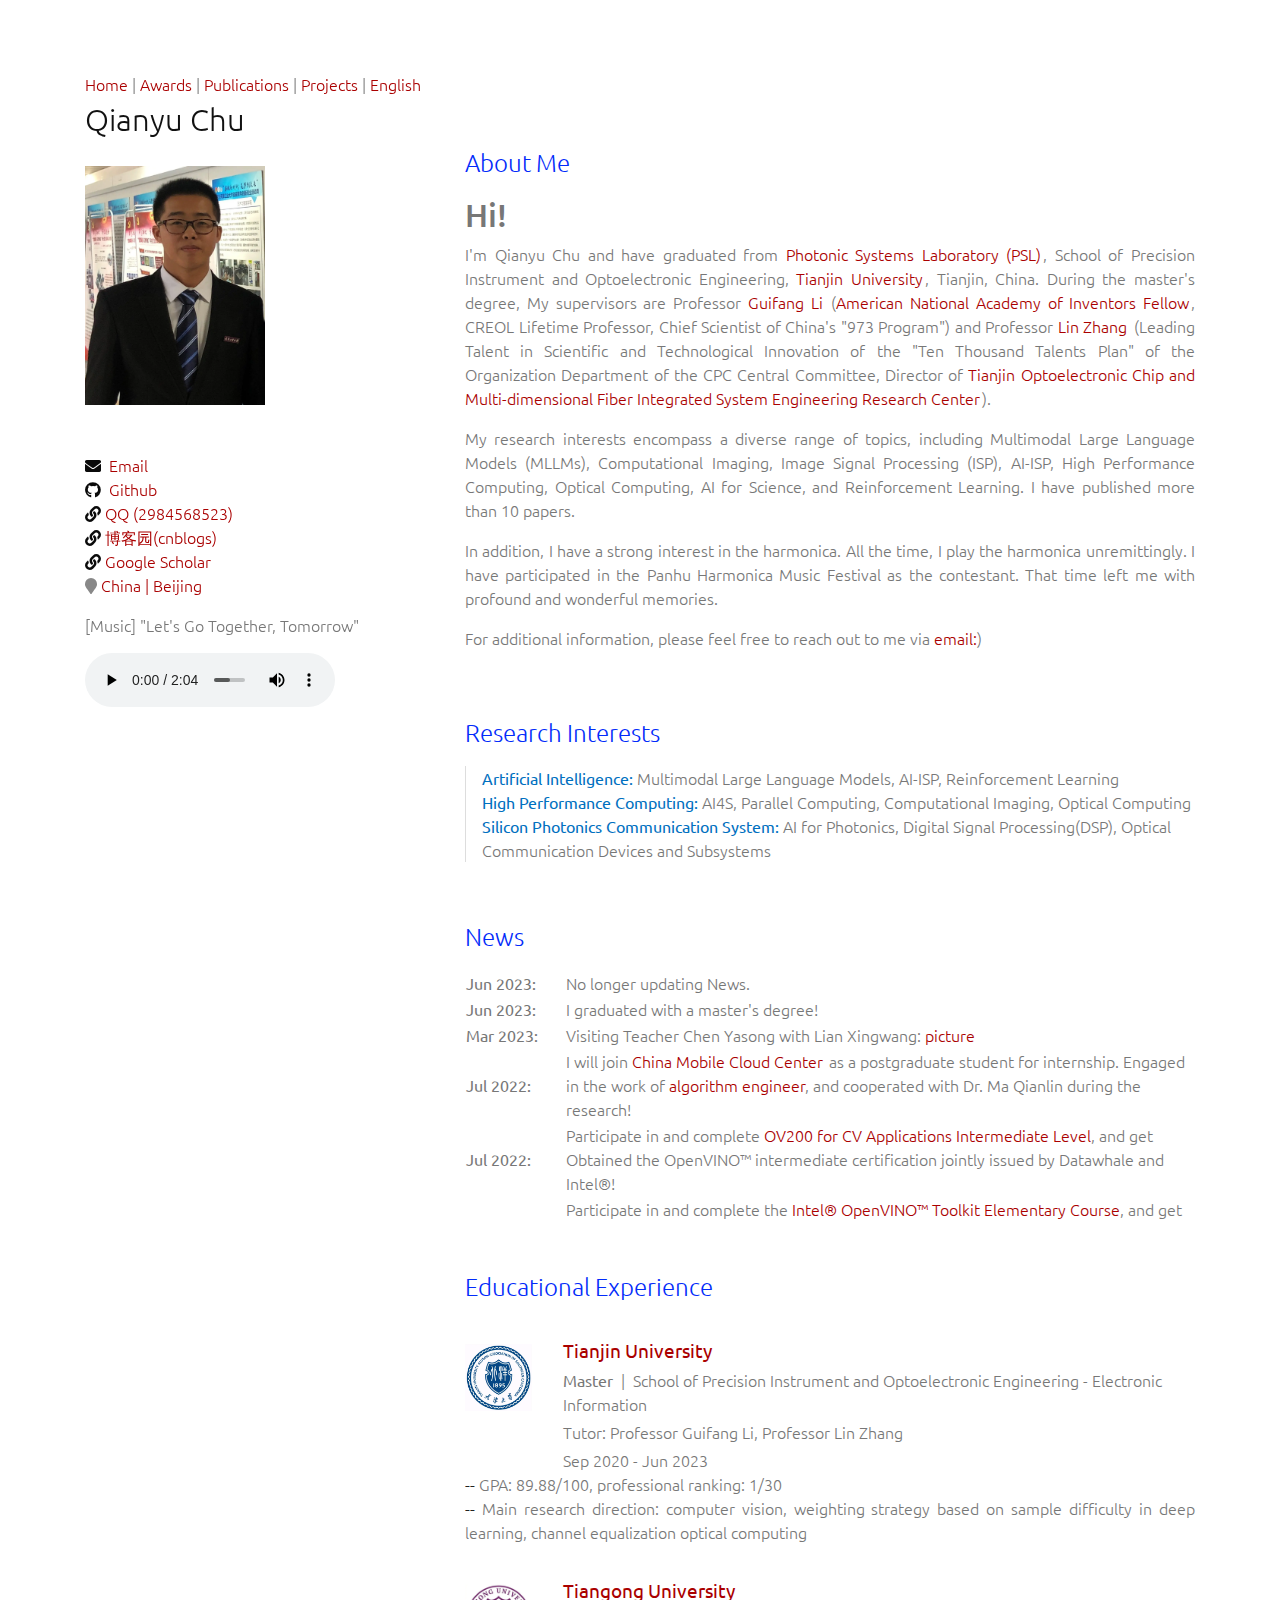
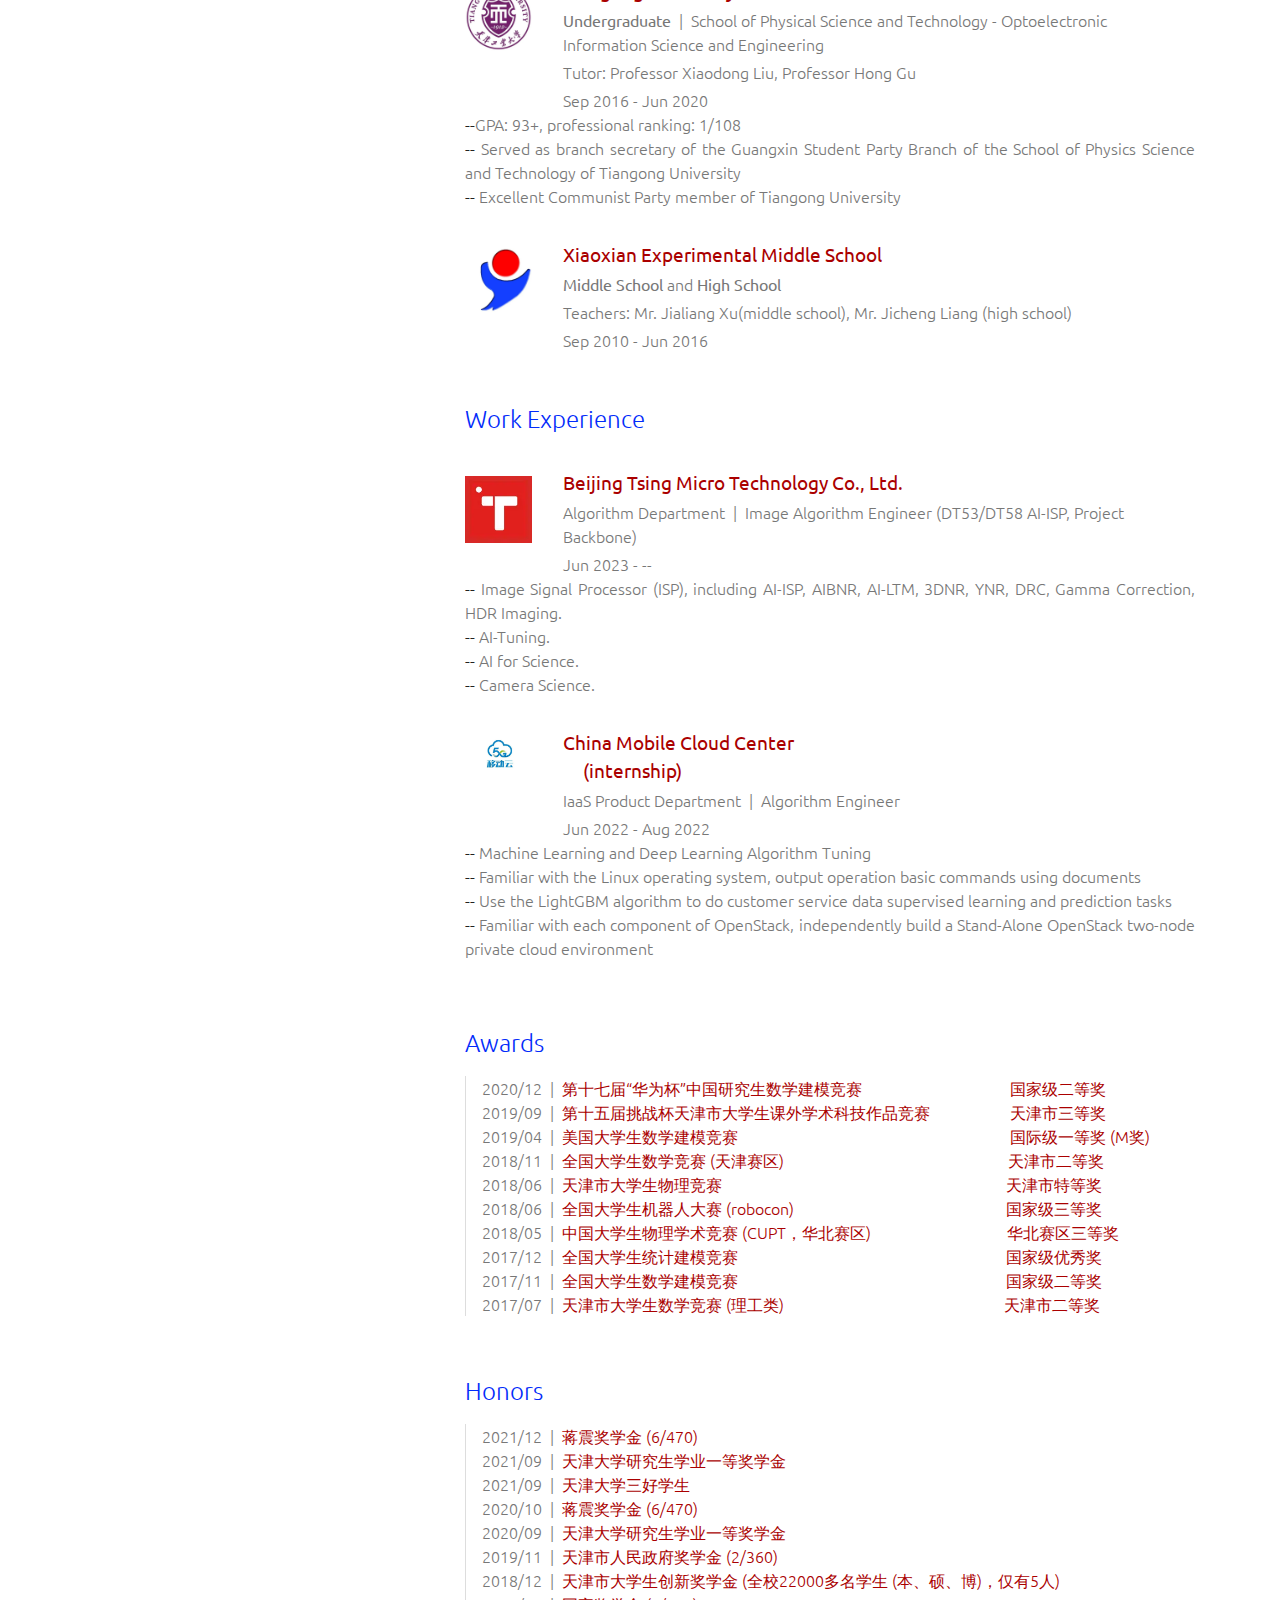
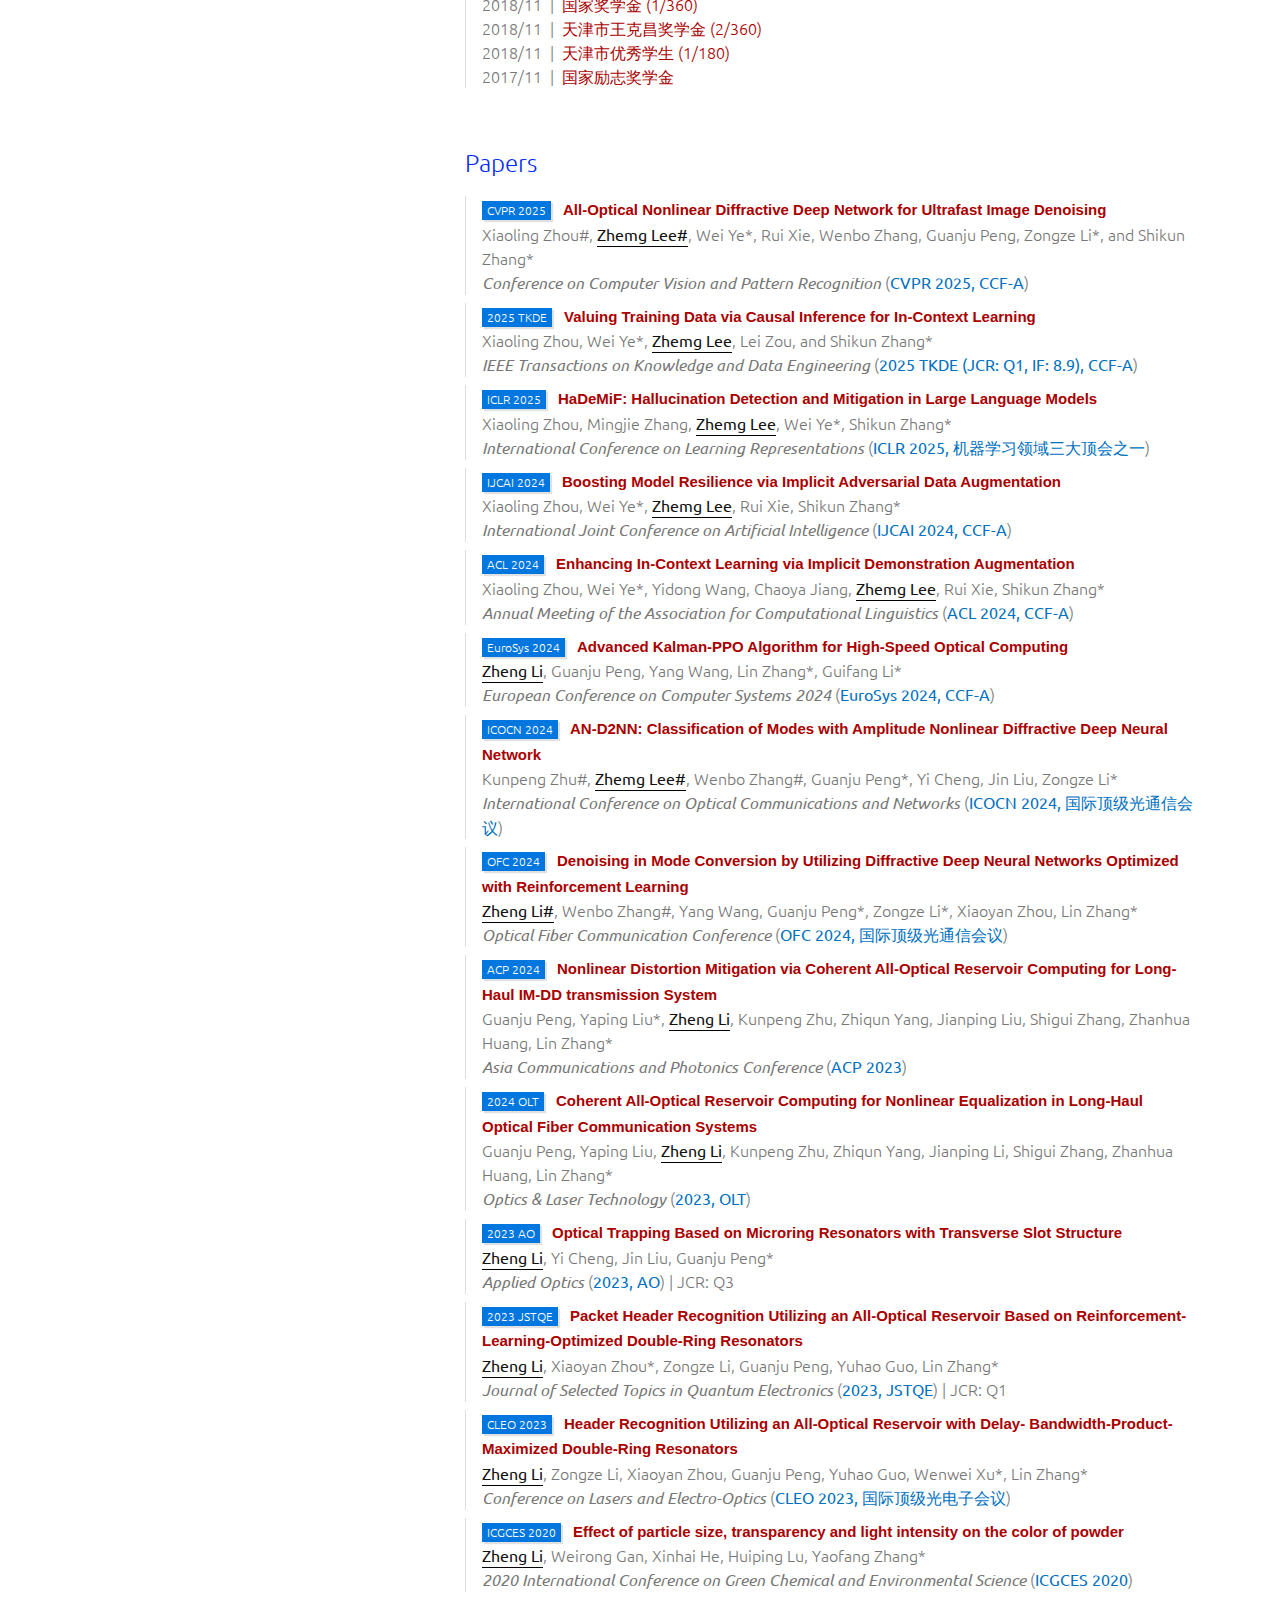
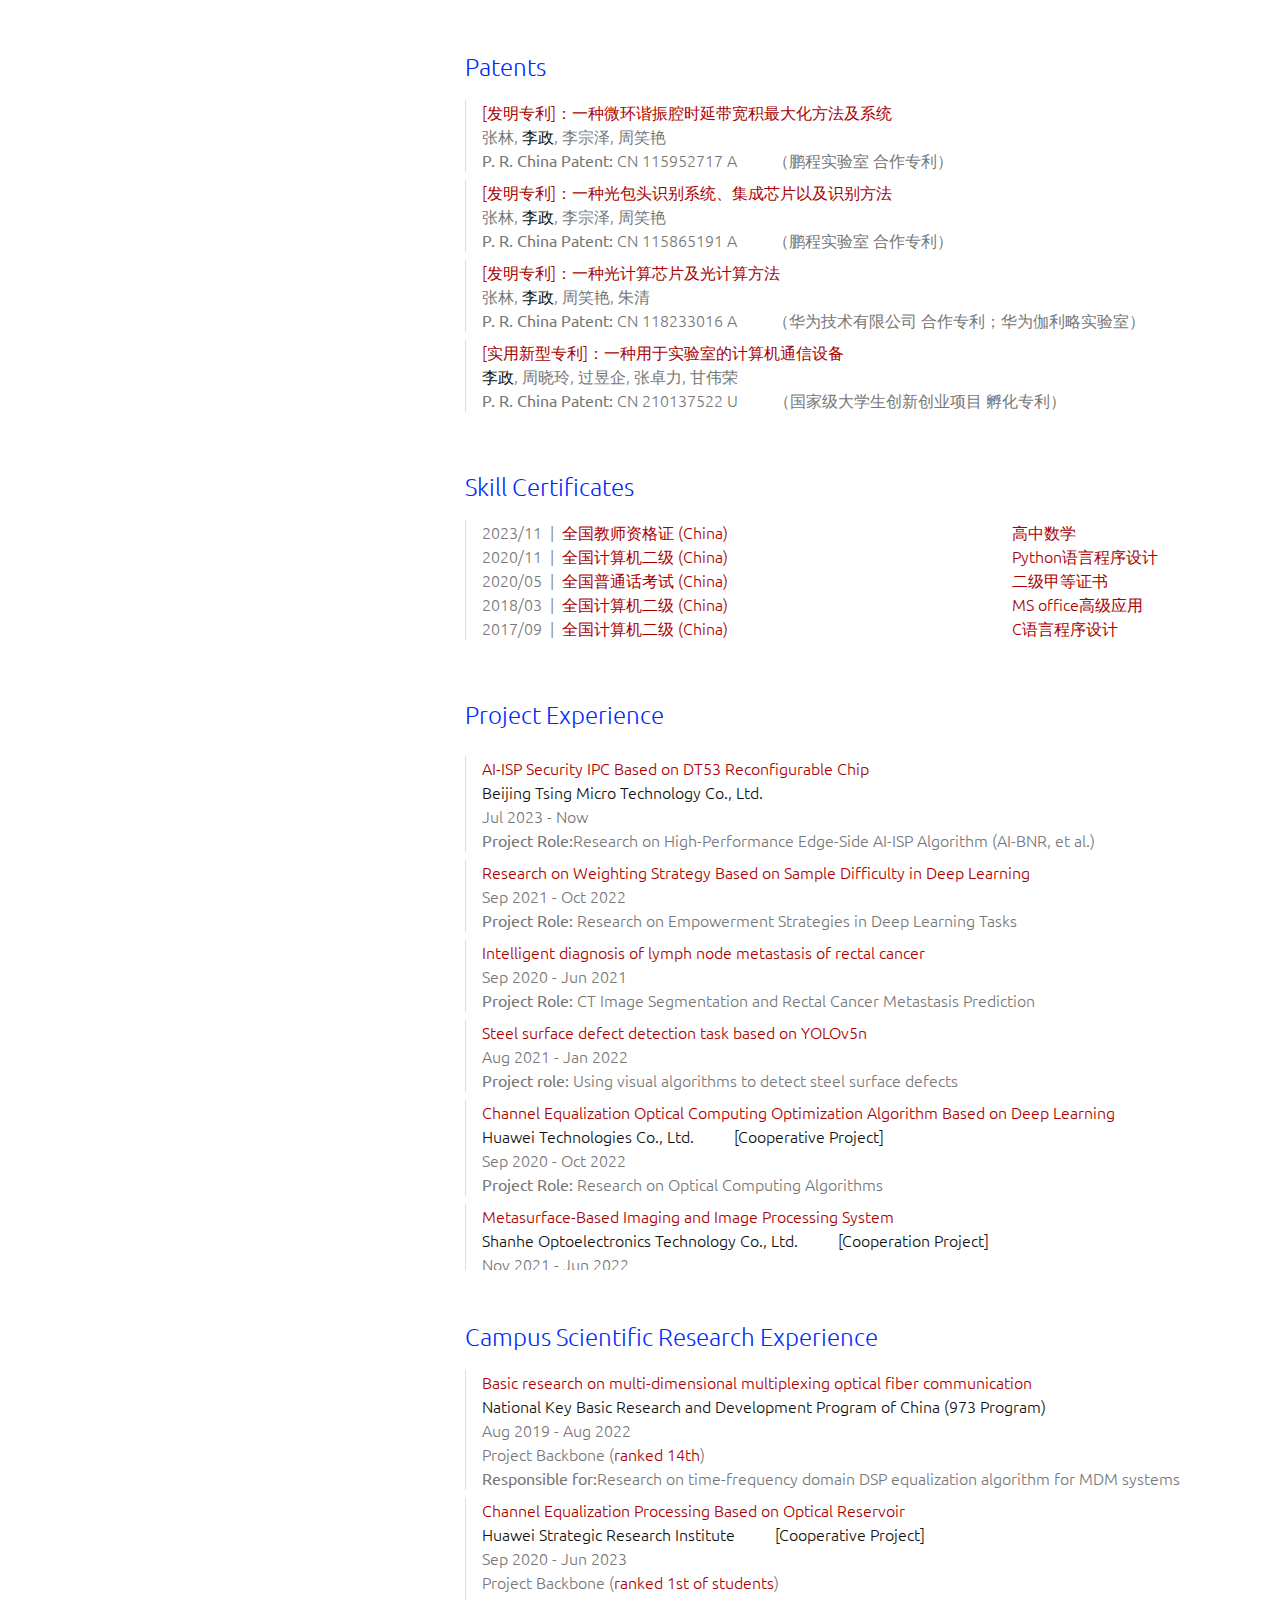
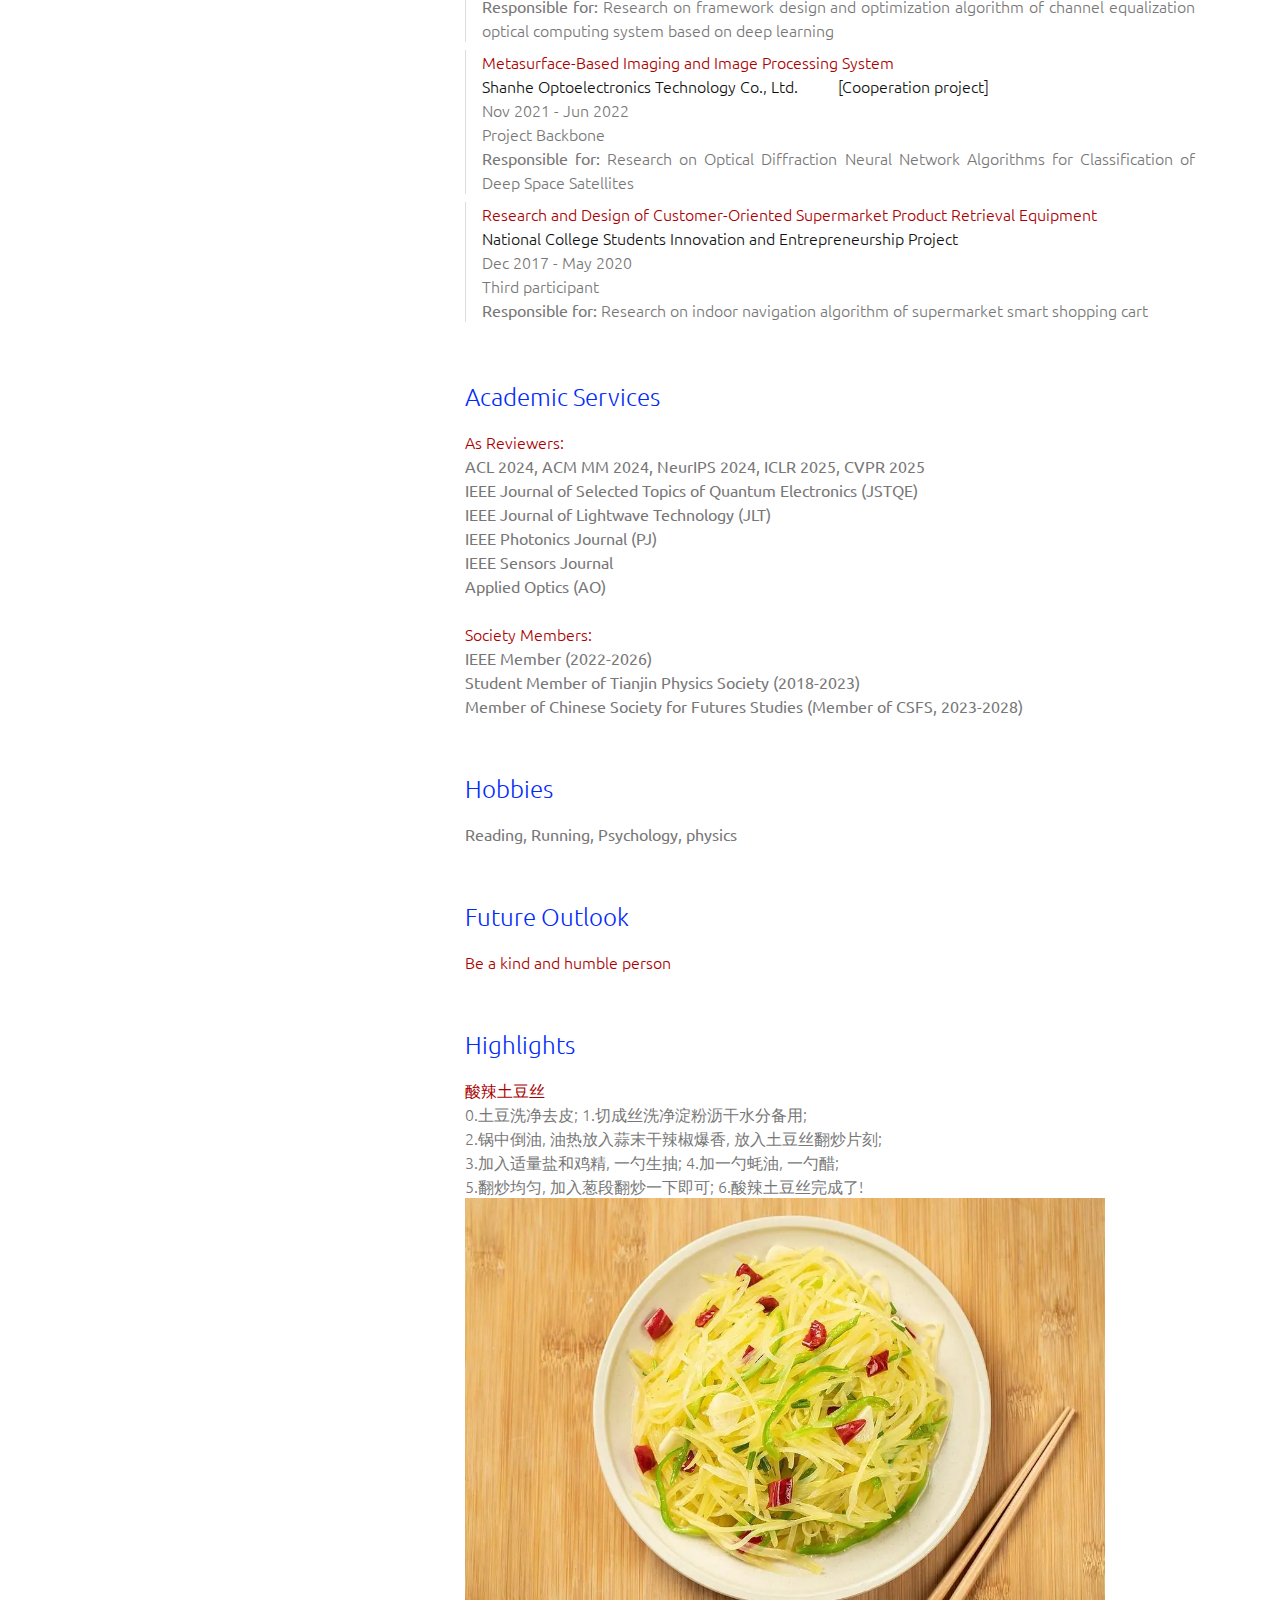
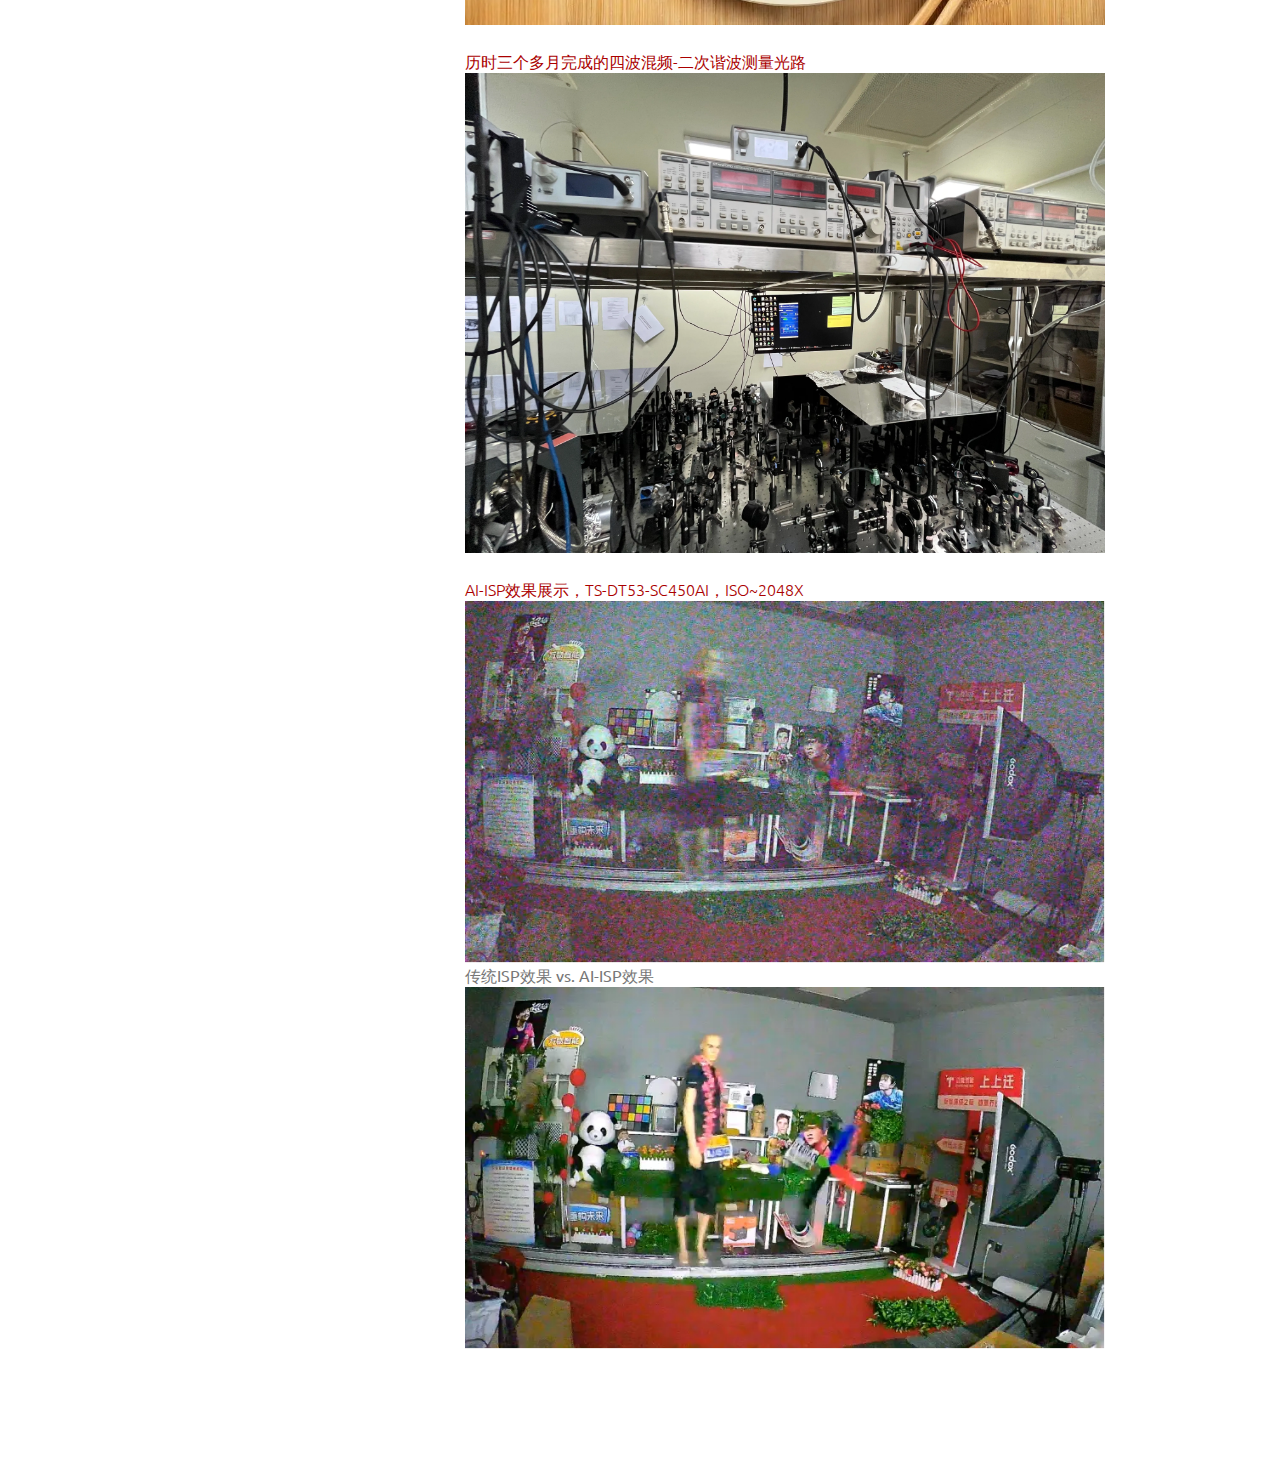
==== commit f653e05c: "Update index_en.html" ====
--- a/index_en.html
+++ b/index_en.html
@@ -70,7 +70,8 @@
            <h2 class="pt-6">Hi!</h2>
            <p style="text-align: justify">I'm Qianyu Chu and have graduated from <a class="tag" href="http://photonsys.tju.edu.cn/examples/jumbotron/index.html" target="_blank">Photonic Systems Laboratory (PSL)</a>, School of Precision Instrument and Optoelectronic Engineering, <a class="tag" href="http://www.tju.edu.cn/"
            target="_blank">Tianjin University</a>, Tianjin, China. During the master's degree, My supervisors are Professor <a class="tag"
-           href="https://creol.ucf.edu/person/guifang-li/" target="_blank">Guifang Li</a> (American National Academy of Inventors Fellow, CREOL Lifetime Professor, Chief Scientist of China's "973 Program") and Professor <a class="tag"
+           href="https://creol.ucf.edu/person/guifang-li/" target="_blank">Guifang Li</a> (<a class="tag"
+           href="https://creol.ucf.edu/person/guifang-li/" target="_blank">American National Academy of Inventors Fellow</a>, CREOL Lifetime Professor, Chief Scientist of China's "973 Program") and Professor <a class="tag"
            href="http://faculty.tju.edu.cn/156015/zh_CN/index.htm" target="_blank">Lin Zhang</a> (Leading Talent in Scientific and Technological Innovation of the "Ten Thousand Talents Plan" of the Organization Department of the CPC Central Committee, Director of <a class="tag" href="https://aiof.tju.edu.cn/" target="_blank">Tianjin Optoelectronic Chip and Multi-dimensional Fiber Integrated System Engineering Research Center</a>). </p>
            <p style="text-align: justify">My research interests encompass a diverse range of topics, including Multimodal Large Language Models (MLLMs), Computational Imaging, Image Signal Processing (ISP), AI-ISP, High Performance Computing, Optical Computing, AI for Science, and Reinforcement Learning. I have published more than 10 papers. </p>
 	   <p style="text-align: justify">In addition, I have a strong interest in the harmonica. All the time, I play the harmonica unremittingly. I have participated in the Panhu Harmonica Music Festival as the contestant. That time left me with profound and wonderful memories. </p>
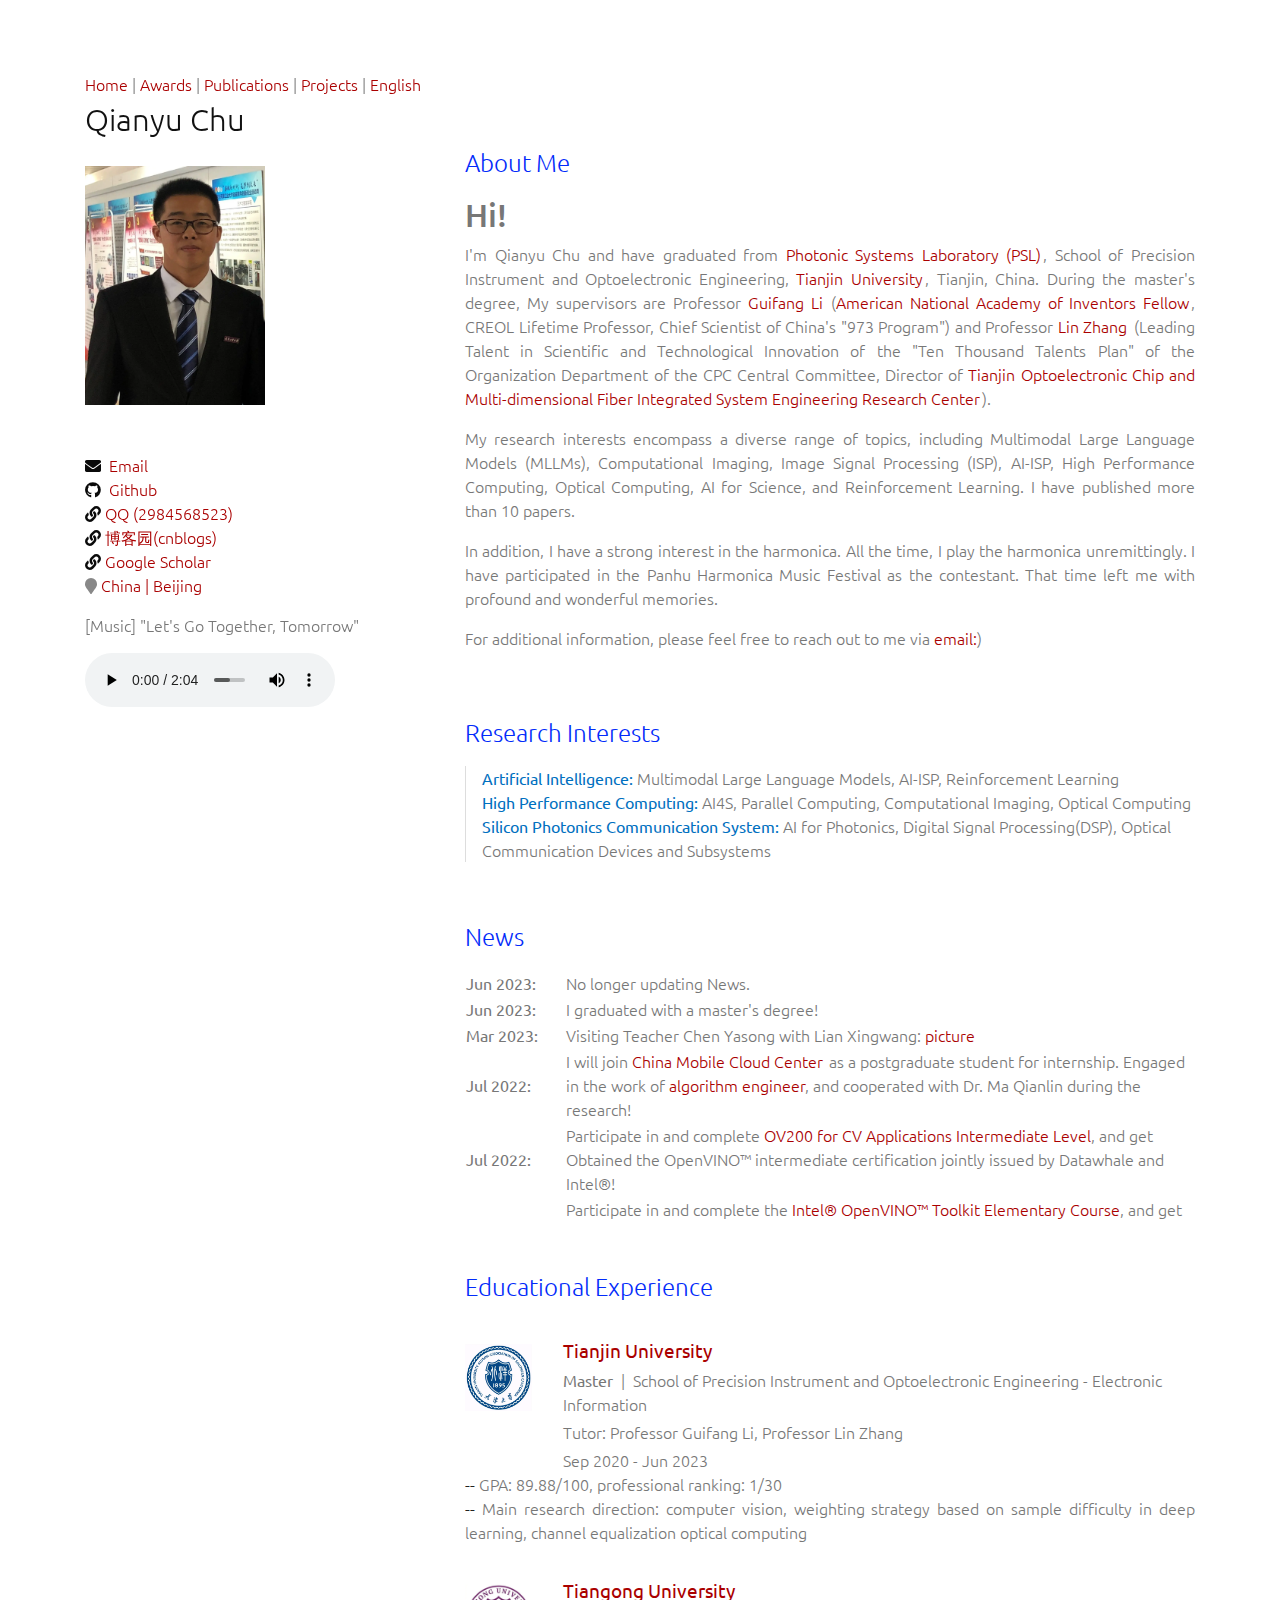
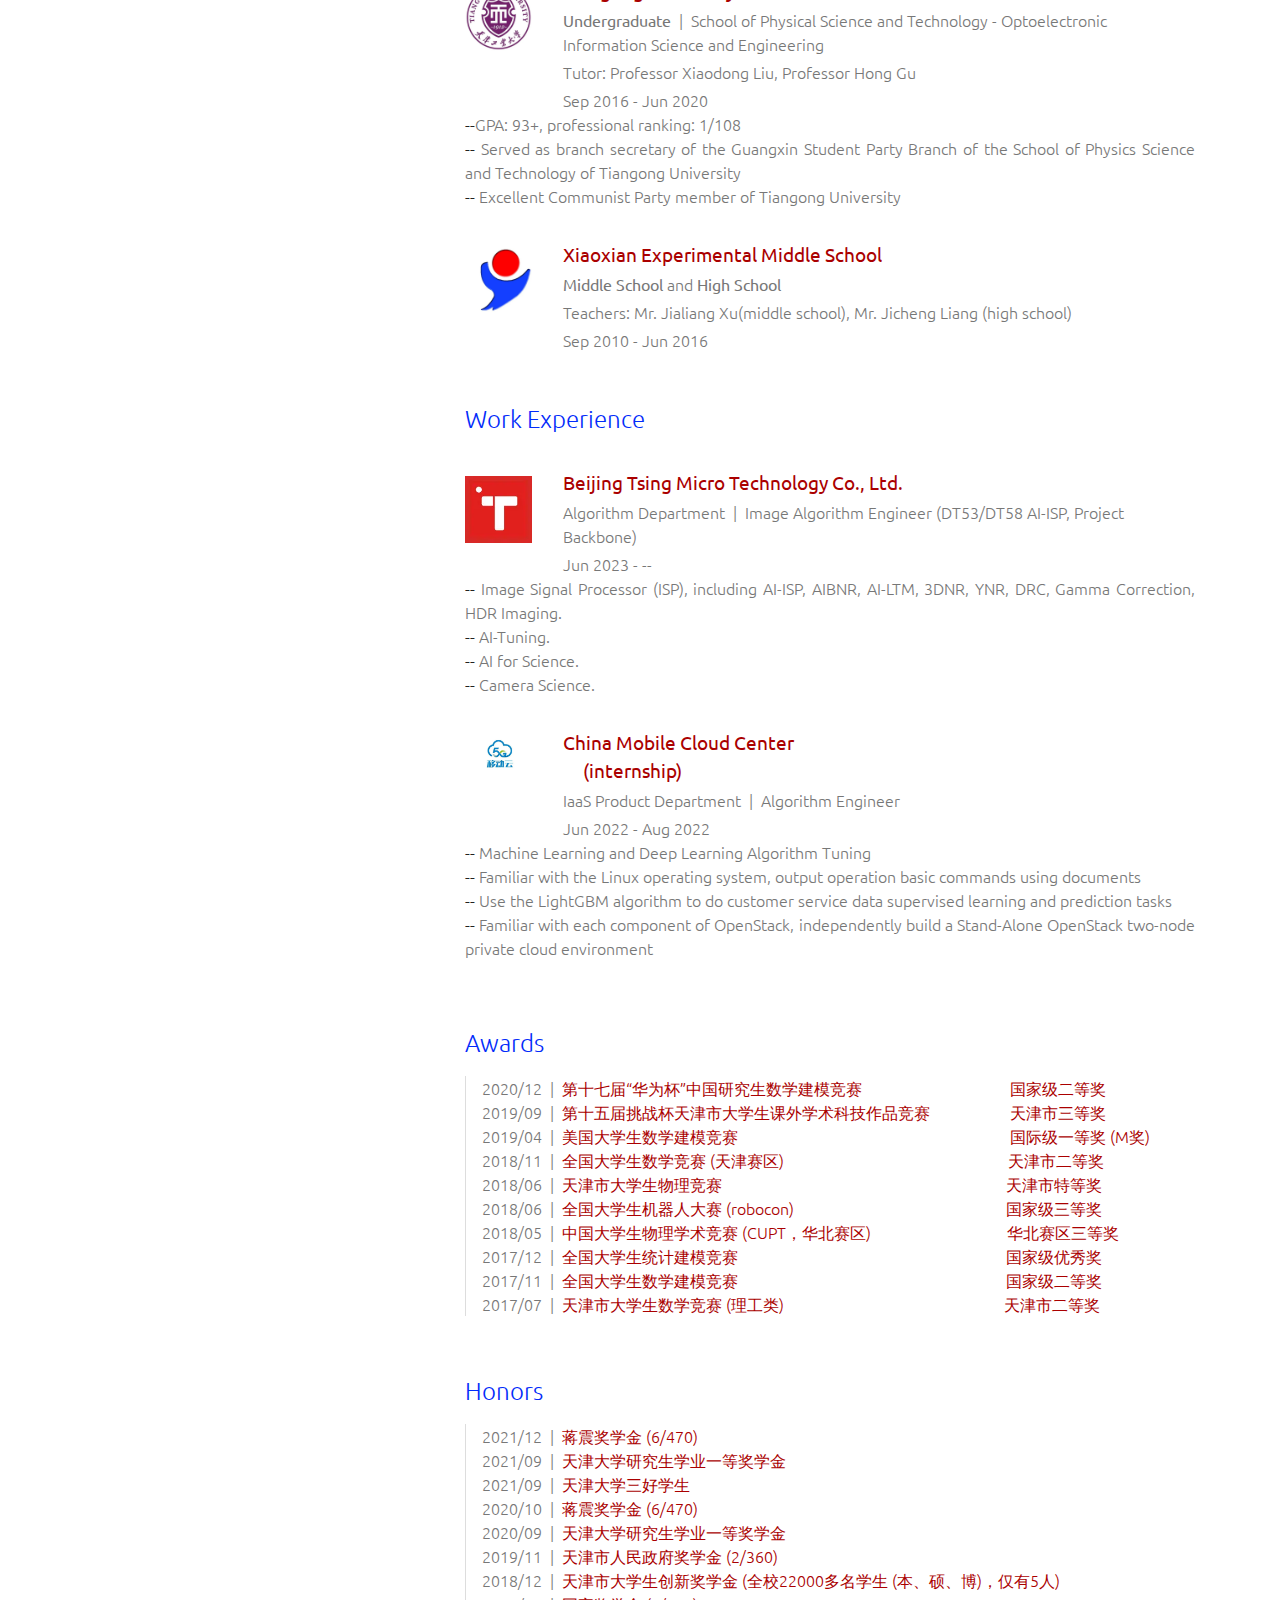
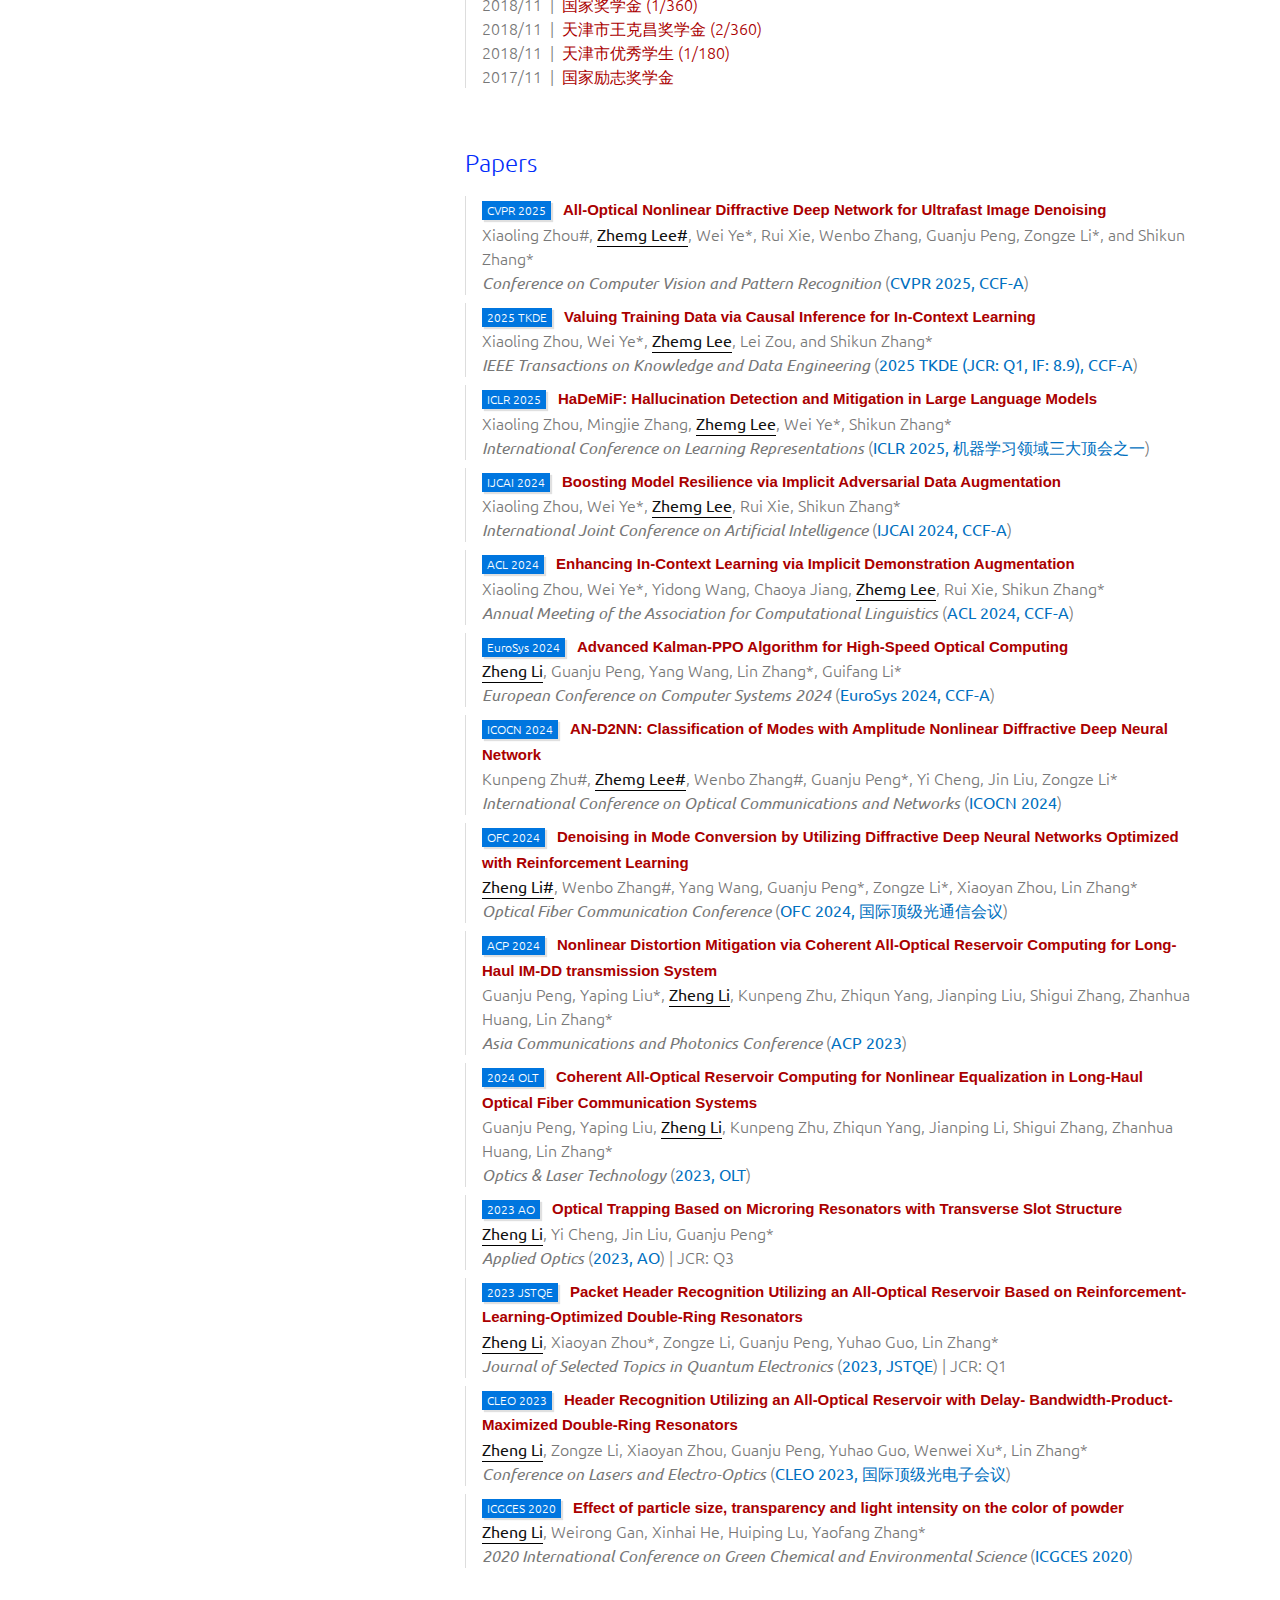
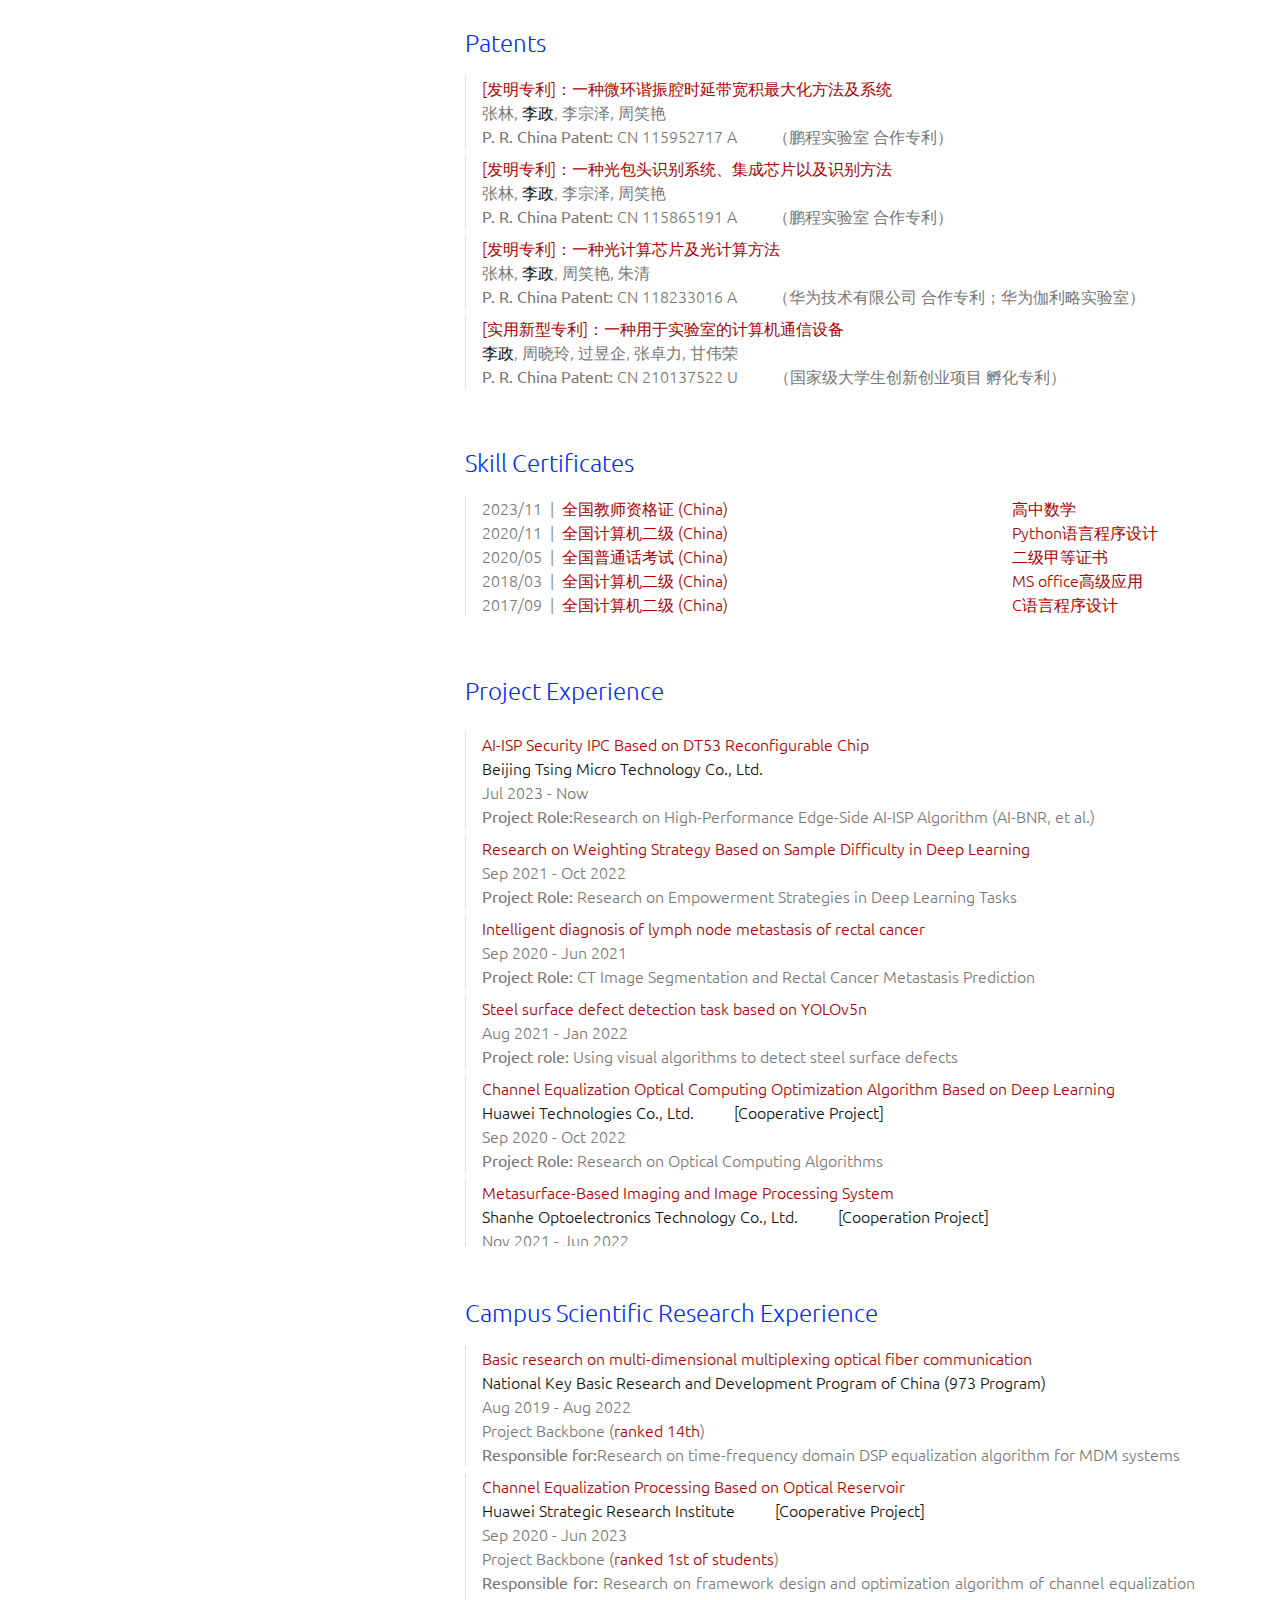
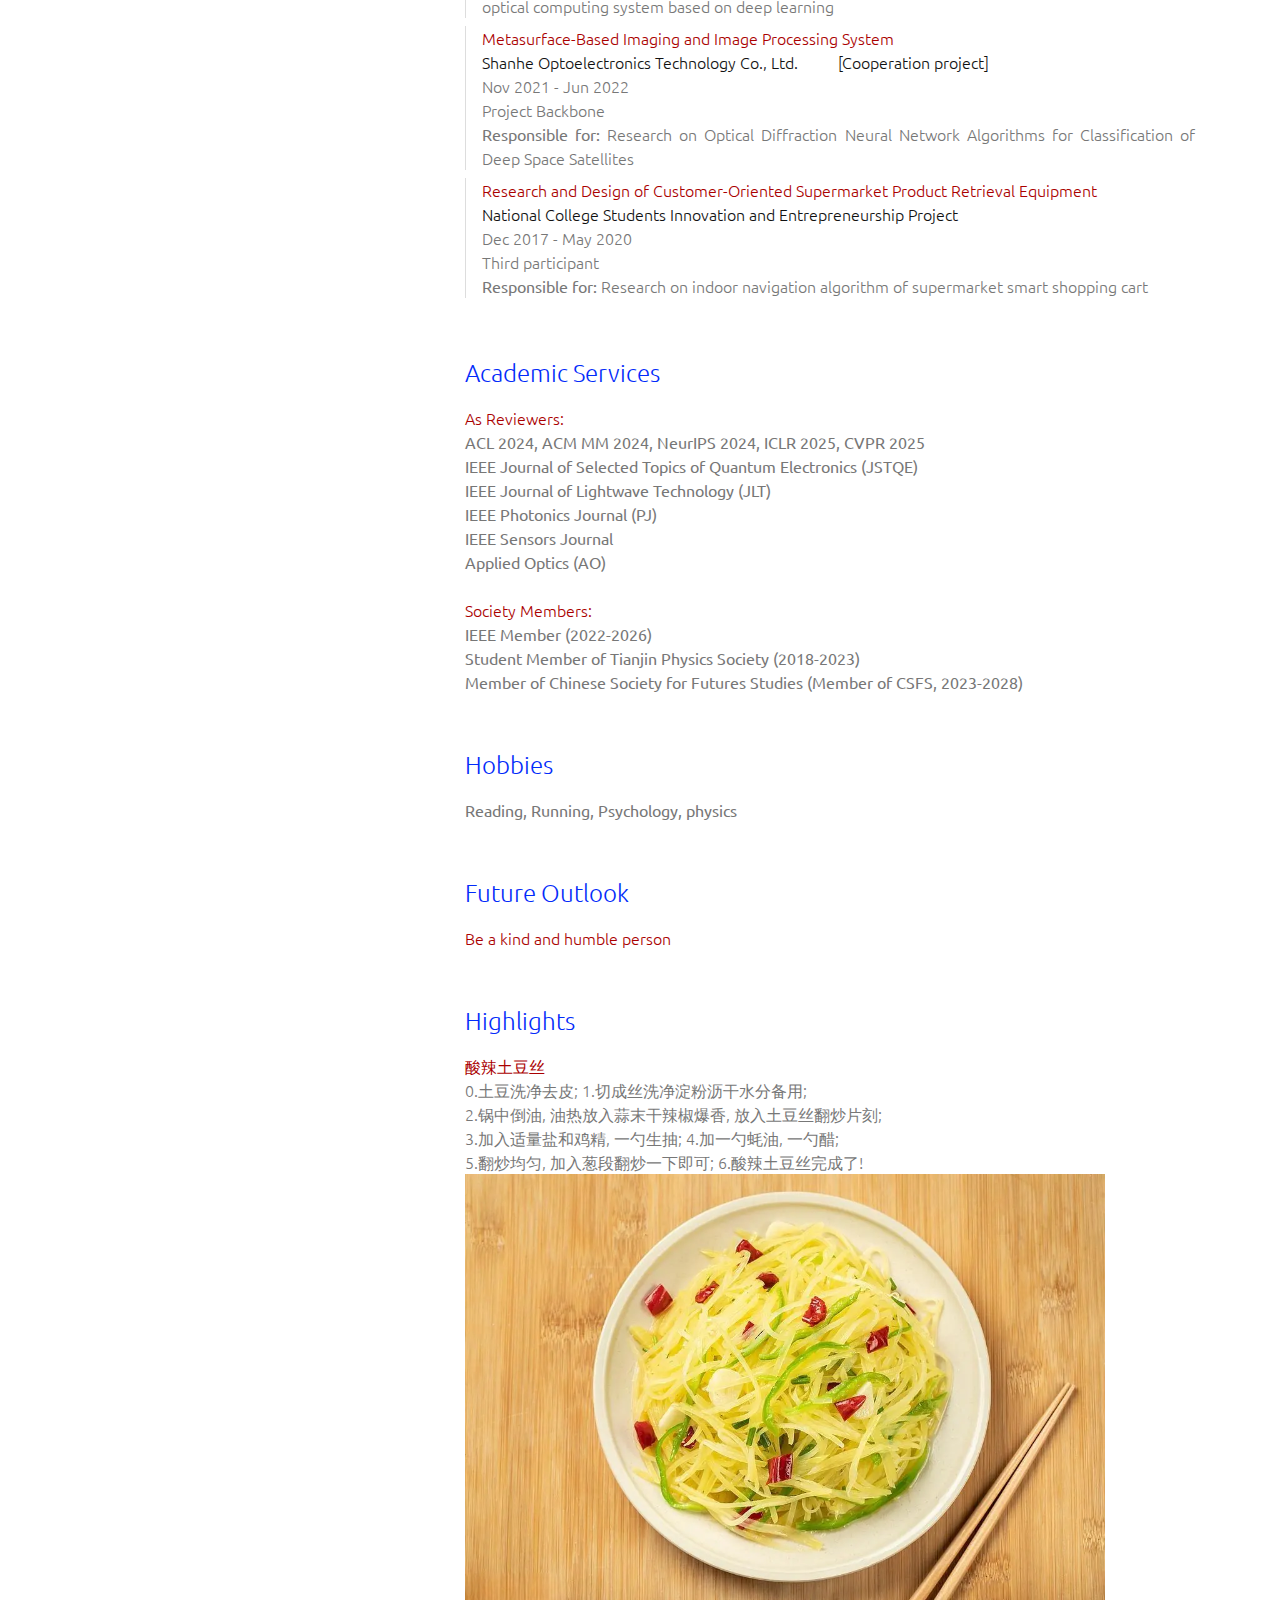
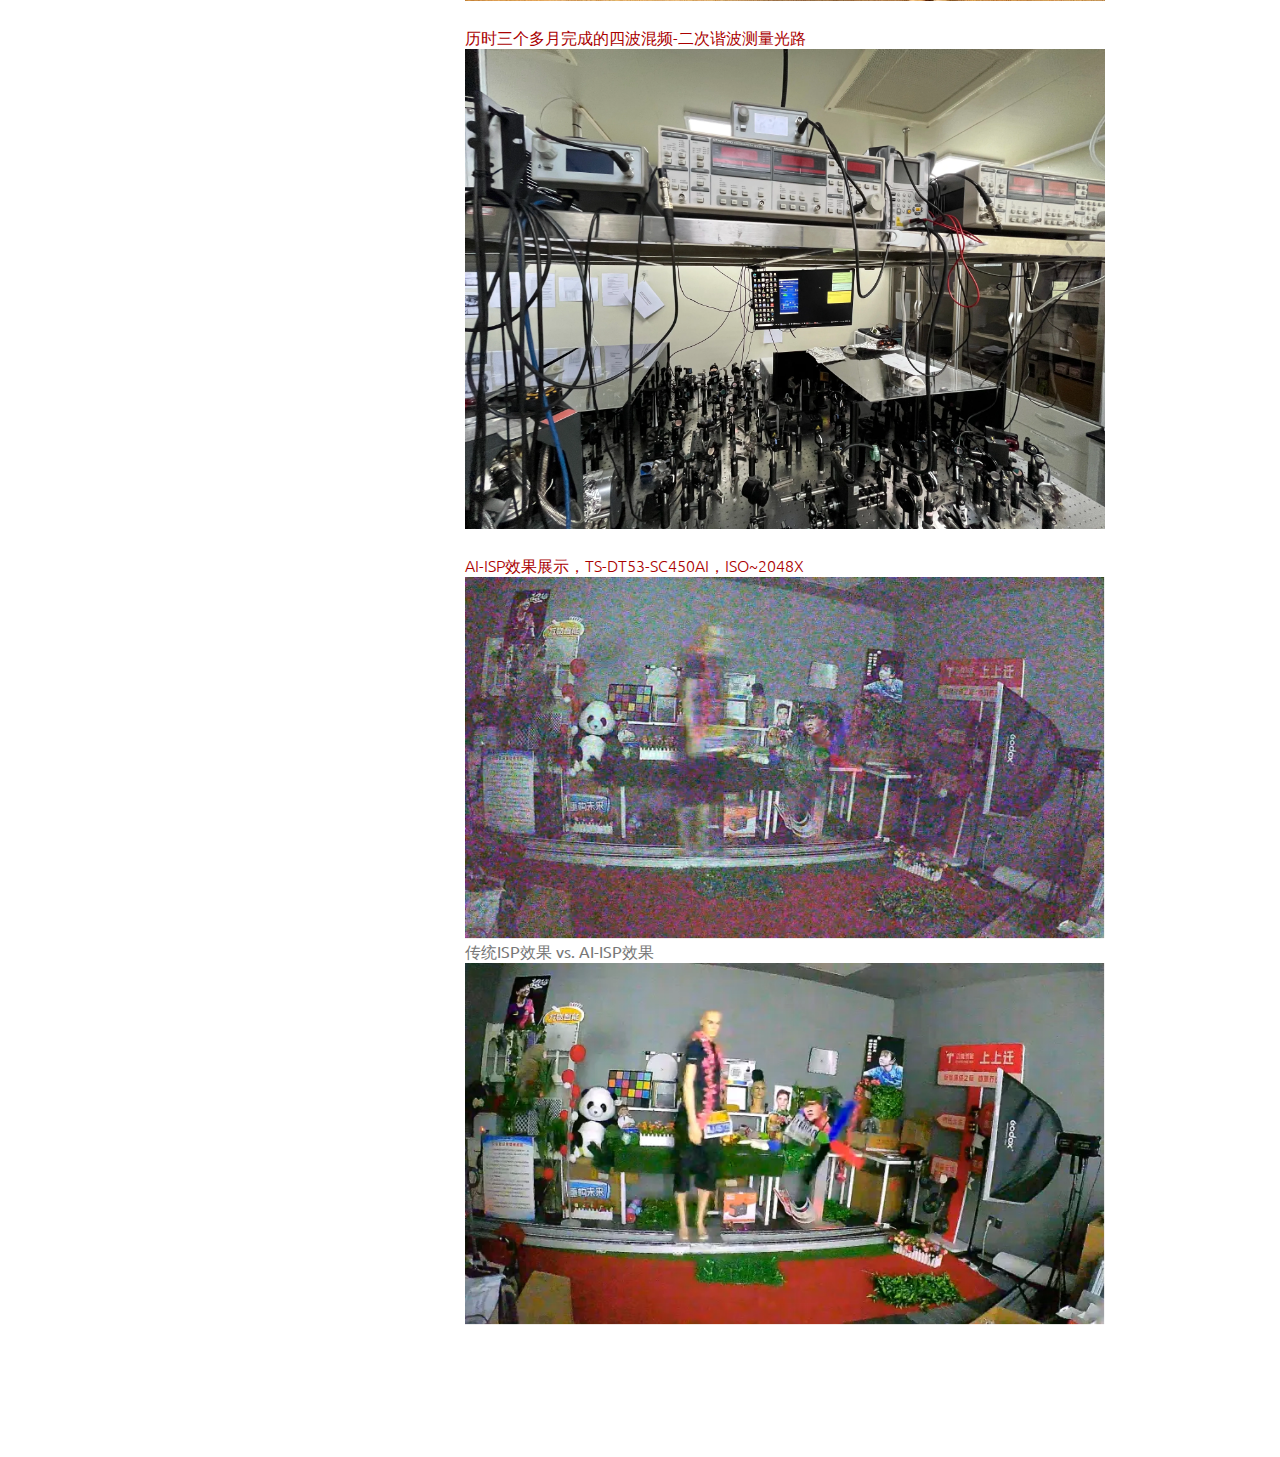
==== commit 3aea233c: "Update index_en.html" ====
--- a/index_en.html
+++ b/index_en.html
@@ -420,7 +420,7 @@
 	      <span class="tag">ICOCN 2024</span>&nbsp;&nbsp;
               <a class="tag" href="https://ieeexplore.ieee.org/document/10648527" target="_blank"><papertitle>AN-D2NN: Classification of Modes with Amplitude Nonlinear Diffractive Deep Neural Network</papertitle></a> <br>
 	      Kunpeng Zhu#, <span class="thisauthor"><span class="underline"><b>Zhemg Lee#</b></span></span>, Wenbo Zhang#, Guanju Peng*, Yi Cheng, Jin Liu, Zongze Li*<br>
-              <i>International Conference on Optical Communications and Networks</i> (<b style="color: #0070C0;">ICOCN 2024, 国际顶级光通信会议</b>) <br>
+              <i>International Conference on Optical Communications and Networks</i> (<b style="color: #0070C0;">ICOCN 2024</b>) <br>
             </p>
 		    
 	     <p class="paper my-2 pl-3">
